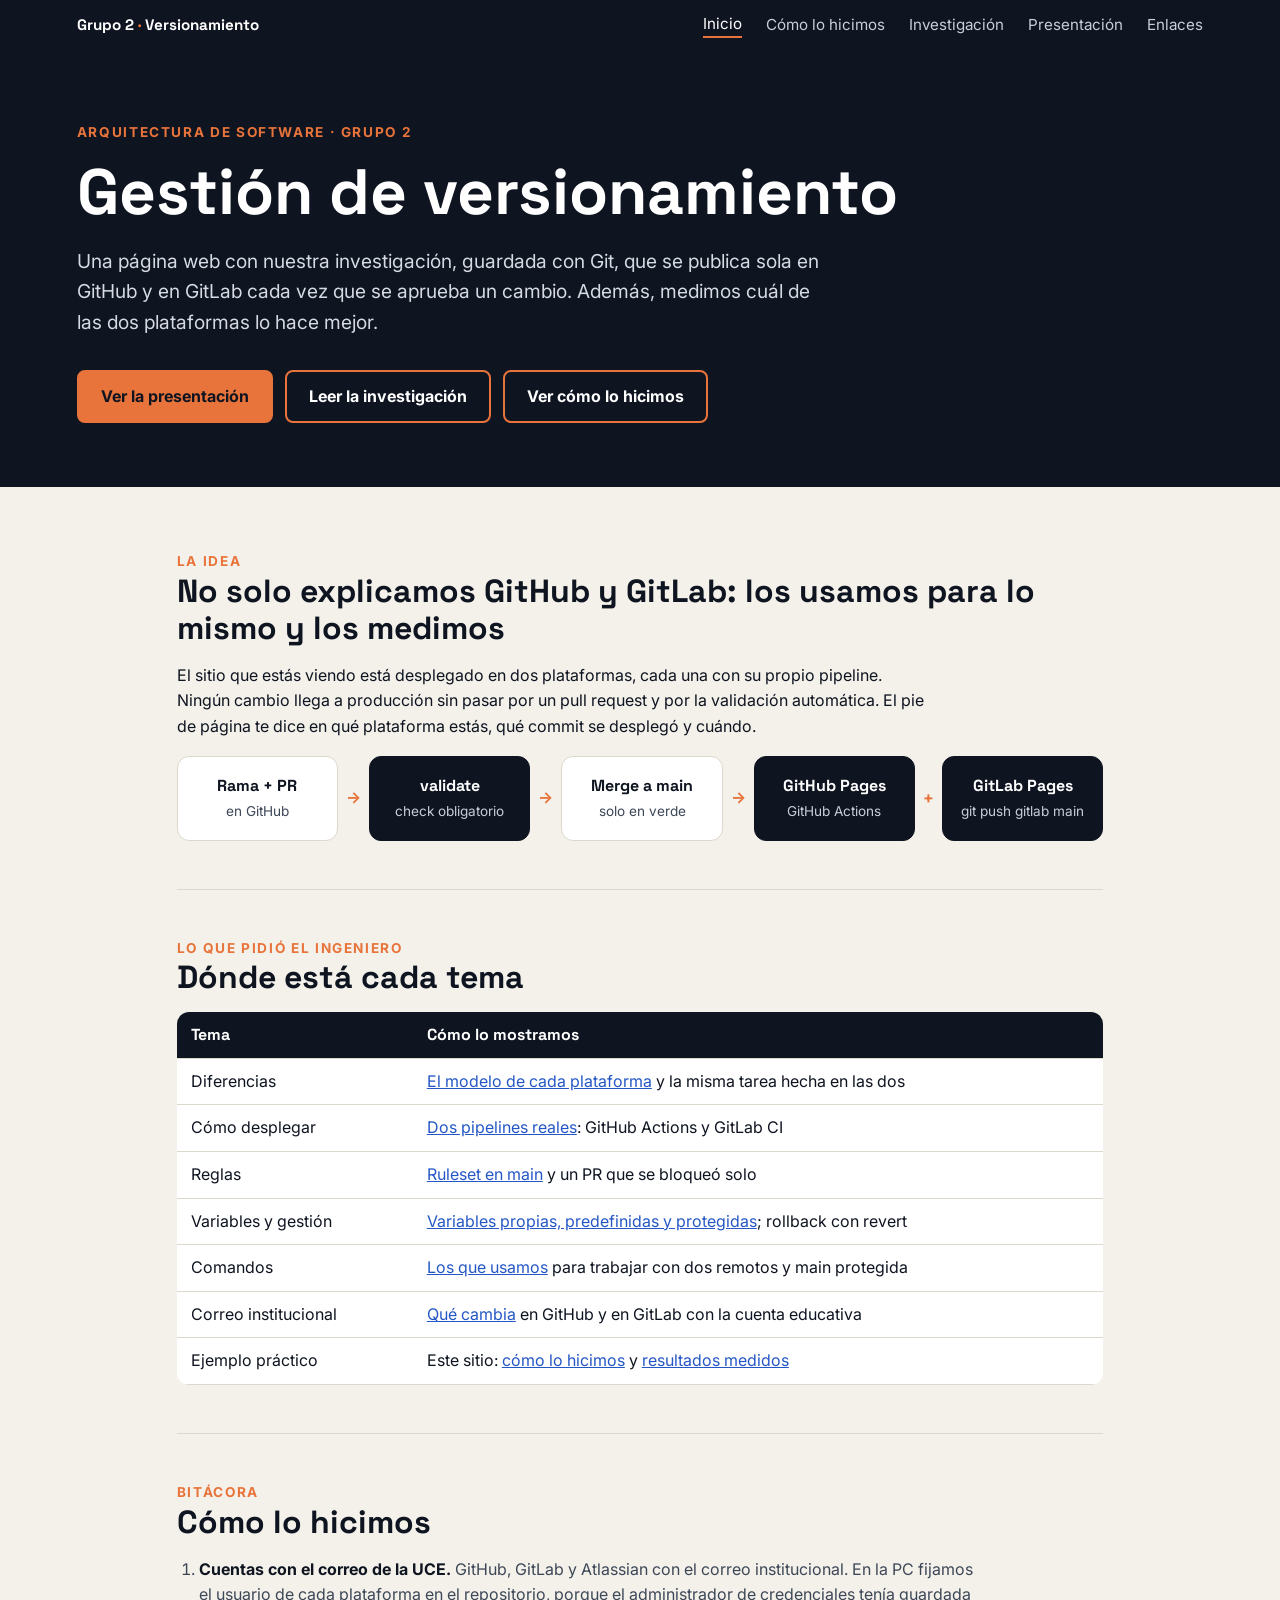
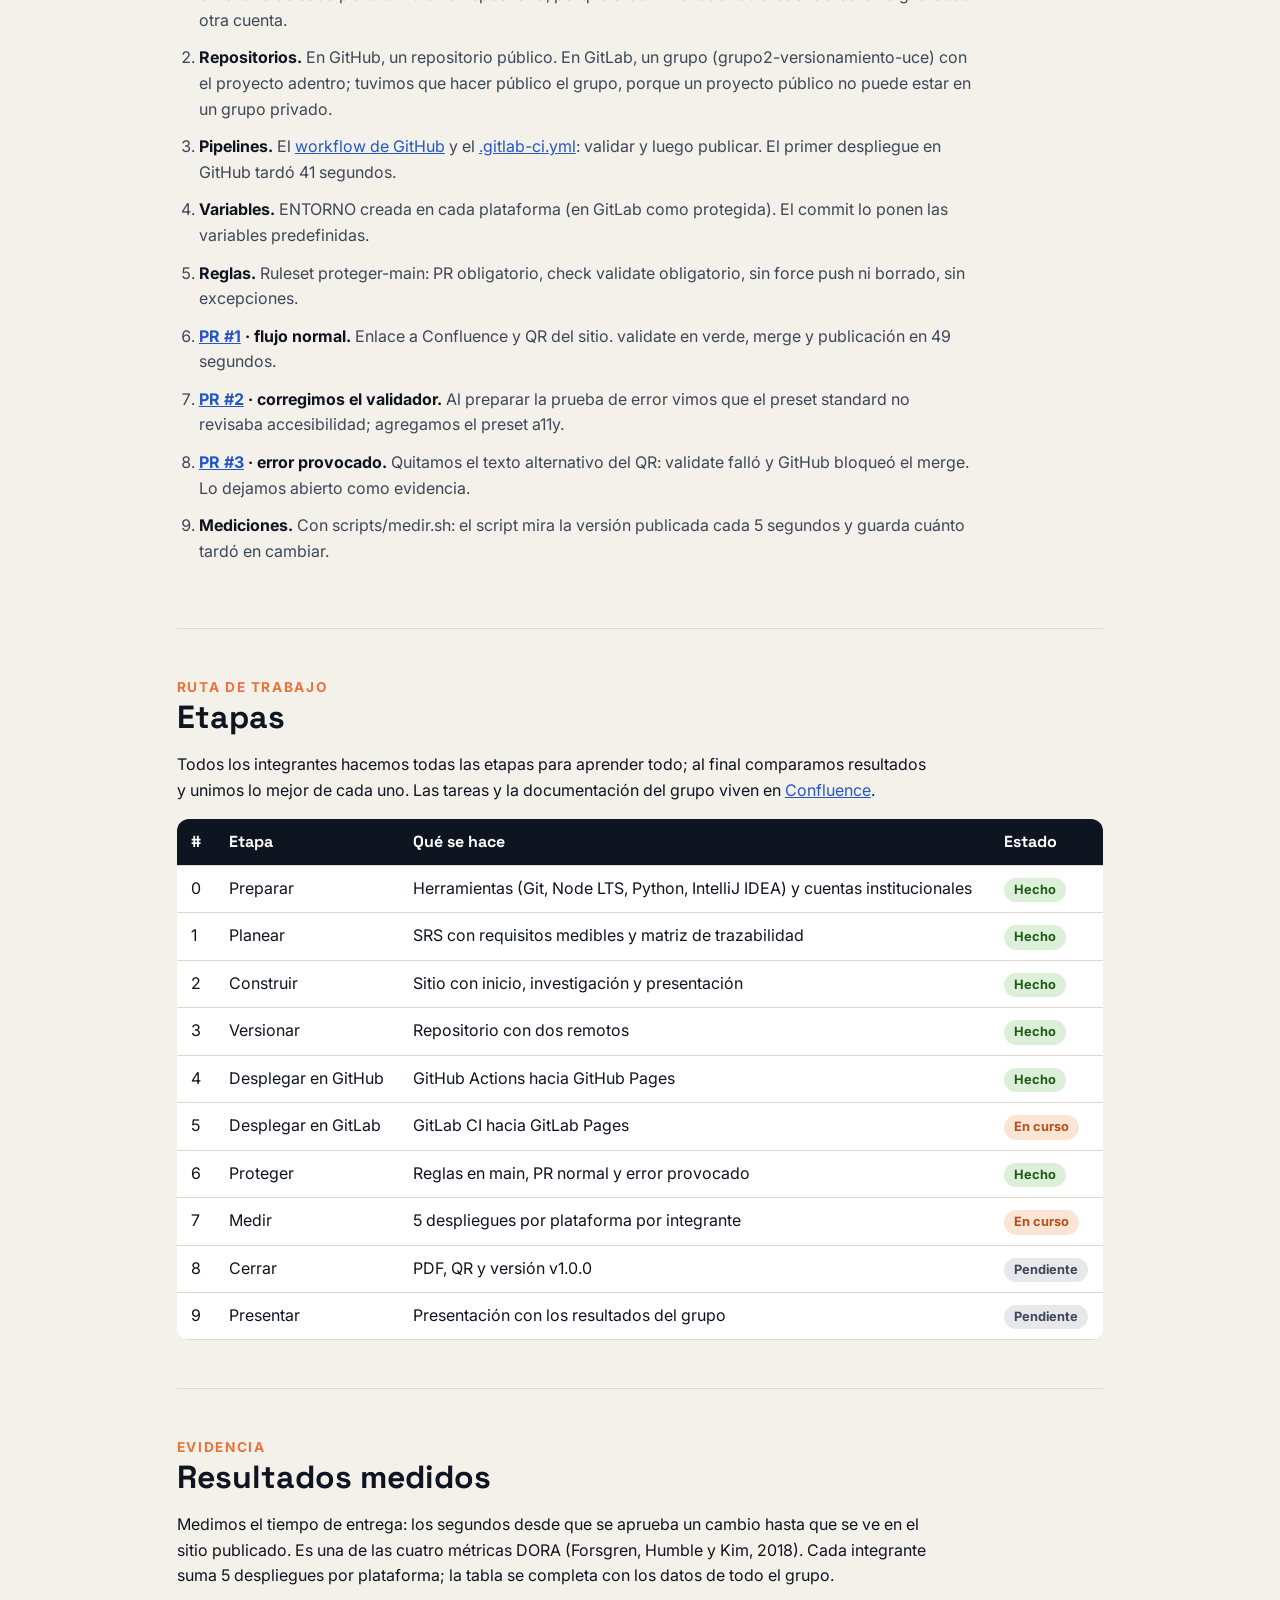
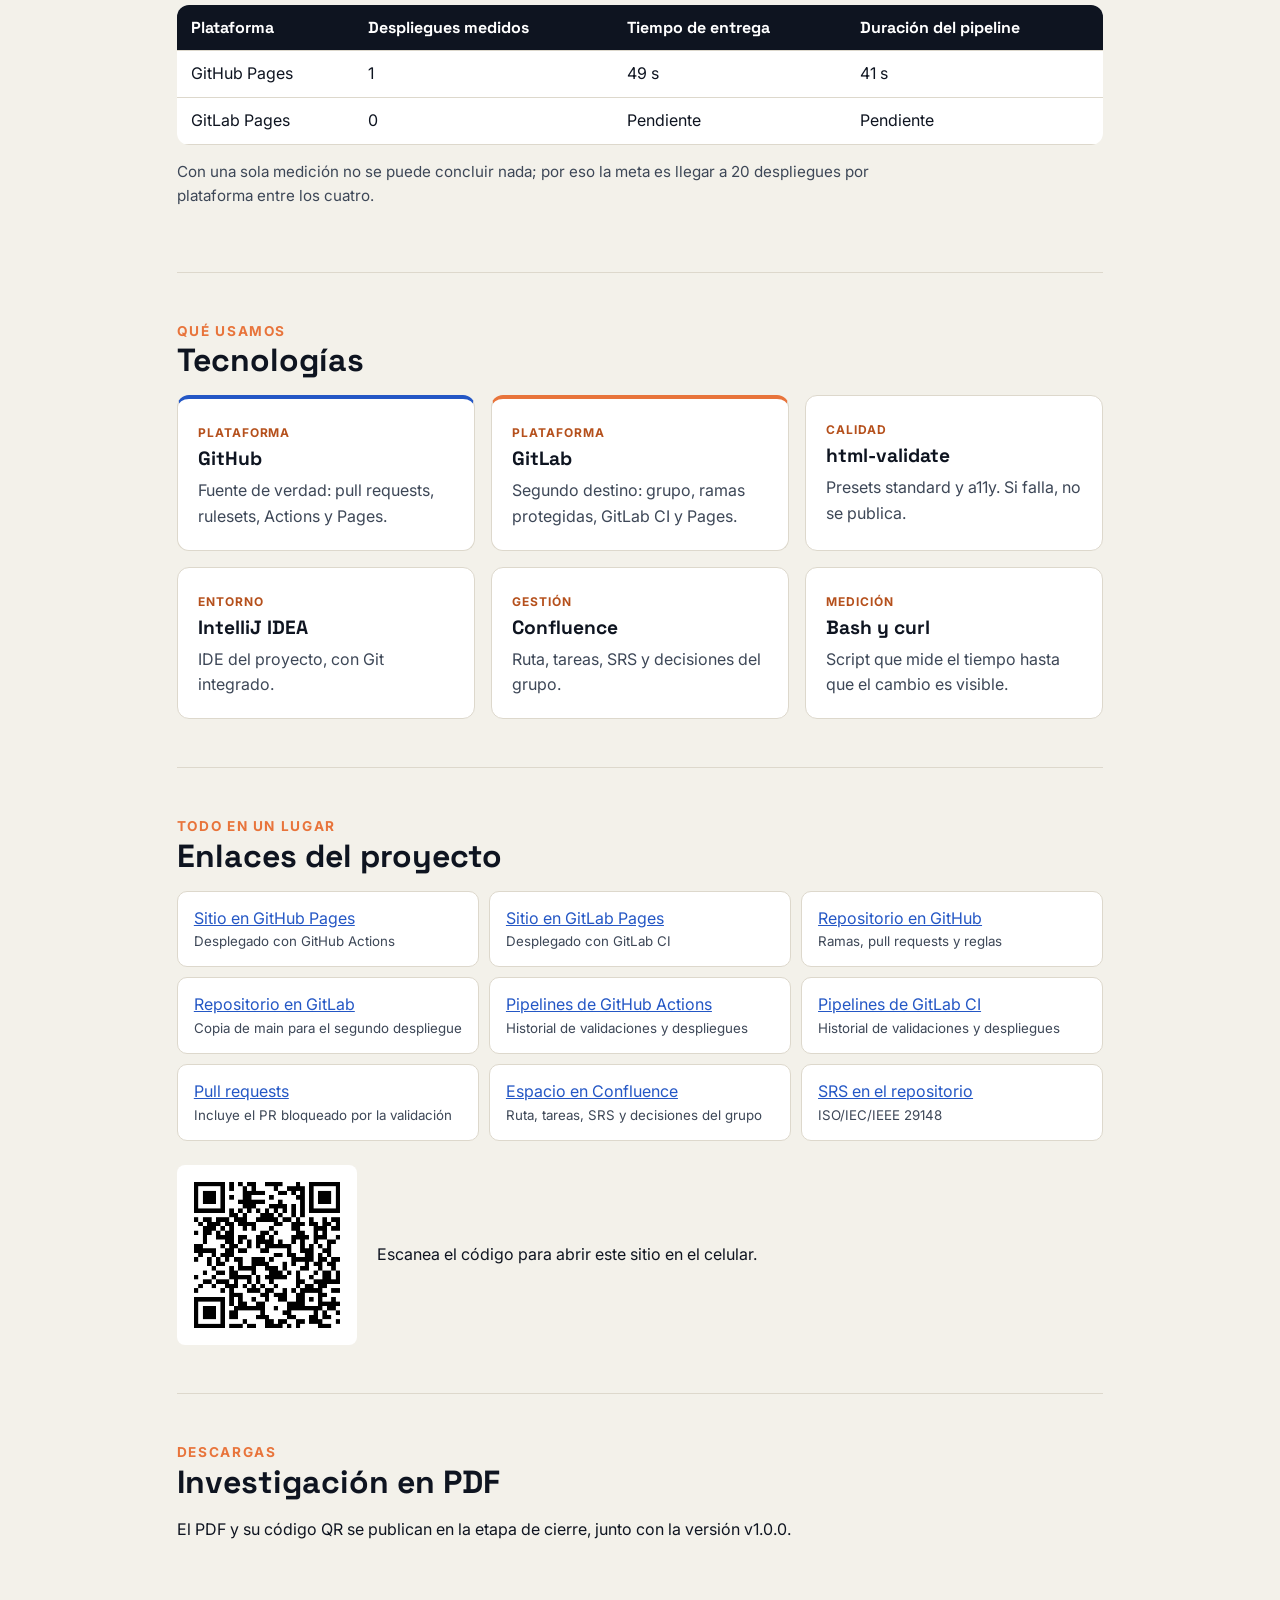
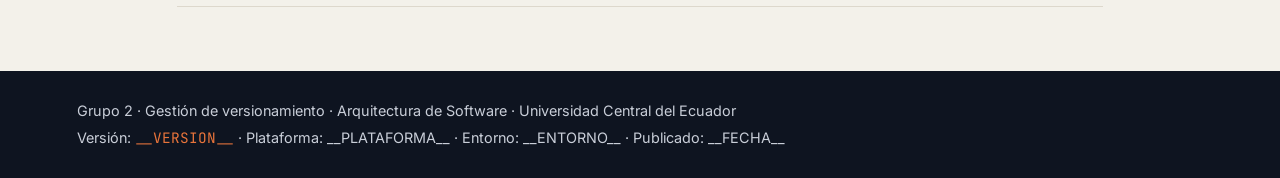
==== public/index.html @ 67936c71 "docs: enfoca la investigación y la presentación en GitHub frente a GitLab" ====
<!DOCTYPE html>
<html lang="es">
<head>
  <meta charset="utf-8">
  <meta name="viewport" content="width=device-width, initial-scale=1">
  <title>Gestión de versionamiento · Grupo 2</title>
  <meta name="description" content="Proyecto del Grupo 2: GitHub frente a GitLab con un sitio real desplegado, protegido y medido en ambas plataformas.">
  <link rel="preconnect" href="https://fonts.googleapis.com">
  <link rel="stylesheet" href="https://fonts.googleapis.com/css2?family=Inter:wght@400;600;700&amp;family=JetBrains+Mono:wght@400;600&amp;family=Space+Grotesk:wght@500;700&amp;display=swap">
  <link rel="stylesheet" href="styles.css">
</head>
<body>
  <nav class="barra" aria-label="Navegación principal">
    <a class="marca" href="index.html">Grupo 2 <span>·</span> Versionamiento</a>
    <a href="index.html" aria-current="page">Inicio</a>
    <a href="#como-lo-hicimos">Cómo lo hicimos</a>
    <a href="investigacion.html">Investigación</a>
    <a href="presentacion.html">Presentación</a>
    <a href="#enlaces">Enlaces</a>
  </nav>

  <header class="hero">
    <p class="eyebrow">Arquitectura de Software · Grupo 2</p>
    <h1>Gestión de versionamiento</h1>
    <p class="lead">Una página web con nuestra investigación, guardada con Git, que se publica sola en GitHub y en GitLab cada vez que se aprueba un cambio. Además, medimos cuál de las dos plataformas lo hace mejor.</p>
    <div class="acciones">
      <a class="boton principal" href="presentacion.html">Ver la presentación</a>
      <a class="boton" href="investigacion.html">Leer la investigación</a>
      <a class="boton" href="#como-lo-hicimos">Ver cómo lo hicimos</a>
    </div>
  </header>

  <main>
    <section class="bloque" id="idea">
      <p class="eyebrow">La idea</p>
      <h2>No solo explicamos GitHub y GitLab: los usamos para lo mismo y los medimos</h2>
      <p>El sitio que estás viendo está desplegado en dos plataformas, cada una con su propio pipeline. Ningún cambio llega a producción sin pasar por un pull request y por la validación automática. El pie de página te dice en qué plataforma estás, qué commit se desplegó y cuándo.</p>
      <div class="flujo">
        <div class="paso"><strong>Rama + PR</strong><span>en GitHub</span></div>
        <div class="flecha" aria-hidden="true">→</div>
        <div class="paso destacado"><strong>validate</strong><span>check obligatorio</span></div>
        <div class="flecha" aria-hidden="true">→</div>
        <div class="paso"><strong>Merge a main</strong><span>solo en verde</span></div>
        <div class="flecha" aria-hidden="true">→</div>
        <div class="paso destacado"><strong>GitHub Pages</strong><span>GitHub Actions</span></div>
        <div class="flecha" aria-hidden="true">+</div>
        <div class="paso destacado"><strong>GitLab Pages</strong><span>git push gitlab main</span></div>
      </div>
    </section>

    <section class="bloque" id="enfoque">
      <p class="eyebrow">Lo que pidió el ingeniero</p>
      <h2>Dónde está cada tema</h2>
      <div class="tabla">
        <table>
          <thead>
            <tr><th scope="col">Tema</th><th scope="col">Cómo lo mostramos</th></tr>
          </thead>
          <tbody>
            <tr><td>Diferencias</td><td><a href="investigacion.html#diferencias">El modelo de cada plataforma</a> y la misma tarea hecha en las dos</td></tr>
            <tr><td>Cómo desplegar</td><td><a href="investigacion.html#despliegue">Dos pipelines reales</a>: GitHub Actions y GitLab CI</td></tr>
            <tr><td>Reglas</td><td><a href="investigacion.html#reglas">Ruleset en main</a> y un PR que se bloqueó solo</td></tr>
            <tr><td>Variables y gestión</td><td><a href="investigacion.html#variables">Variables propias, predefinidas y protegidas</a>; rollback con revert</td></tr>
            <tr><td>Comandos</td><td><a href="investigacion.html#comandos">Los que usamos</a> para trabajar con dos remotos y main protegida</td></tr>
            <tr><td>Correo institucional</td><td><a href="investigacion.html#educacion">Qué cambia</a> en GitHub y en GitLab con la cuenta educativa</td></tr>
            <tr><td>Ejemplo práctico</td><td>Este sitio: <a href="#como-lo-hicimos">cómo lo hicimos</a> y <a href="#resultados">resultados medidos</a></td></tr>
          </tbody>
        </table>
      </div>
    </section>

    <section class="bloque" id="como-lo-hicimos">
      <p class="eyebrow">Bitácora</p>
      <h2>Cómo lo hicimos</h2>
      <ol class="pasos">
        <li><strong>Cuentas con el correo de la UCE.</strong> GitHub, GitLab y Atlassian con el correo institucional. En la PC fijamos el usuario de cada plataforma en el repositorio, porque el administrador de credenciales tenía guardada otra cuenta.</li>
        <li><strong>Repositorios.</strong> En GitHub, un repositorio público. En GitLab, un grupo (grupo2-versionamiento-uce) con el proyecto adentro; tuvimos que hacer público el grupo, porque un proyecto público no puede estar en un grupo privado.</li>
        <li><strong>Pipelines.</strong> El <a href="https://github.com/jhon-avila135/investigacion-versionamiento/blob/main/.github/workflows/deploy.yml">workflow de GitHub</a> y el <a href="https://gitlab.com/grupo2-versionamiento-uce/investigacion-versionamiento/-/blob/main/.gitlab-ci.yml">.gitlab-ci.yml</a>: validar y luego publicar. El primer despliegue en GitHub tardó 41 segundos.</li>
        <li><strong>Variables.</strong> ENTORNO creada en cada plataforma (en GitLab como protegida). El commit lo ponen las variables predefinidas.</li>
        <li><strong>Reglas.</strong> Ruleset proteger-main: PR obligatorio, check validate obligatorio, sin force push ni borrado, sin excepciones.</li>
        <li><strong><a href="https://github.com/jhon-avila135/investigacion-versionamiento/pull/1">PR #1</a> · flujo normal.</strong> Enlace a Confluence y QR del sitio. validate en verde, merge y publicación en 49 segundos.</li>
        <li><strong><a href="https://github.com/jhon-avila135/investigacion-versionamiento/pull/2">PR #2</a> · corregimos el validador.</strong> Al preparar la prueba de error vimos que el preset standard no revisaba accesibilidad; agregamos el preset a11y.</li>
        <li><strong><a href="https://github.com/jhon-avila135/investigacion-versionamiento/pull/3">PR #3</a> · error provocado.</strong> Quitamos el texto alternativo del QR: validate falló y GitHub bloqueó el merge. Lo dejamos abierto como evidencia.</li>
        <li><strong>Mediciones.</strong> Con scripts/medir.sh: el script mira la versión publicada cada 5 segundos y guarda cuánto tardó en cambiar.</li>
      </ol>
    </section>

    <section class="bloque" id="ruta">
      <p class="eyebrow">Ruta de trabajo</p>
      <h2>Etapas</h2>
      <p>Todos los integrantes hacemos todas las etapas para aprender todo; al final comparamos resultados y unimos lo mejor de cada uno. Las tareas y la documentación del grupo viven en <a href="https://jhonavilat105.atlassian.net/wiki/spaces/G2V">Confluence</a>.</p>
      <div class="tabla">
        <table>
          <thead>
            <tr><th scope="col">#</th><th scope="col">Etapa</th><th scope="col">Qué se hace</th><th scope="col">Estado</th></tr>
          </thead>
          <tbody>
            <tr><td>0</td><td>Preparar</td><td>Herramientas (Git, Node LTS, Python, IntelliJ IDEA) y cuentas institucionales</td><td><span class="estado hecho">Hecho</span></td></tr>
            <tr><td>1</td><td>Planear</td><td>SRS con requisitos medibles y matriz de trazabilidad</td><td><span class="estado hecho">Hecho</span></td></tr>
            <tr><td>2</td><td>Construir</td><td>Sitio con inicio, investigación y presentación</td><td><span class="estado hecho">Hecho</span></td></tr>
            <tr><td>3</td><td>Versionar</td><td>Repositorio con dos remotos</td><td><span class="estado hecho">Hecho</span></td></tr>
            <tr><td>4</td><td>Desplegar en GitHub</td><td>GitHub Actions hacia GitHub Pages</td><td><span class="estado hecho">Hecho</span></td></tr>
            <tr><td>5</td><td>Desplegar en GitLab</td><td>GitLab CI hacia GitLab Pages</td><td><span class="estado curso">En curso</span></td></tr>
            <tr><td>6</td><td>Proteger</td><td>Reglas en main, PR normal y error provocado</td><td><span class="estado hecho">Hecho</span></td></tr>
            <tr><td>7</td><td>Medir</td><td>5 despliegues por plataforma por integrante</td><td><span class="estado curso">En curso</span></td></tr>
            <tr><td>8</td><td>Cerrar</td><td>PDF, QR y versión v1.0.0</td><td><span class="estado pendiente">Pendiente</span></td></tr>
            <tr><td>9</td><td>Presentar</td><td>Presentación con los resultados del grupo</td><td><span class="estado pendiente">Pendiente</span></td></tr>
          </tbody>
        </table>
      </div>
    </section>

    <section class="bloque" id="resultados">
      <p class="eyebrow">Evidencia</p>
      <h2>Resultados medidos</h2>
      <p>Medimos el tiempo de entrega: los segundos desde que se aprueba un cambio hasta que se ve en el sitio publicado. Es una de las cuatro métricas DORA (Forsgren, Humble y Kim, 2018). Cada integrante suma 5 despliegues por plataforma; la tabla se completa con los datos de todo el grupo.</p>
      <div class="tabla">
        <table>
          <thead>
            <tr><th scope="col">Plataforma</th><th scope="col">Despliegues medidos</th><th scope="col">Tiempo de entrega</th><th scope="col">Duración del pipeline</th></tr>
          </thead>
          <tbody>
            <tr><td>GitHub Pages</td><td>1</td><td>49 s</td><td>41 s</td></tr>
            <tr><td>GitLab Pages</td><td>0</td><td>Pendiente</td><td>Pendiente</td></tr>
          </tbody>
        </table>
      </div>
      <p class="nota">Con una sola medición no se puede concluir nada; por eso la meta es llegar a 20 despliegues por plataforma entre los cuatro.</p>
    </section>

    <section class="bloque" id="tecnologias">
      <p class="eyebrow">Qué usamos</p>
      <h2>Tecnologías</h2>
      <div class="grid">
        <article class="tarjeta github"><span class="etiqueta">Plataforma</span><h3>GitHub</h3><p>Fuente de verdad: pull requests, rulesets, Actions y Pages.</p></article>
        <article class="tarjeta gitlab"><span class="etiqueta">Plataforma</span><h3>GitLab</h3><p>Segundo destino: grupo, ramas protegidas, GitLab CI y Pages.</p></article>
        <article class="tarjeta"><span class="etiqueta">Calidad</span><h3>html-validate</h3><p>Presets standard y a11y. Si falla, no se publica.</p></article>
        <article class="tarjeta"><span class="etiqueta">Entorno</span><h3>IntelliJ IDEA</h3><p>IDE del proyecto, con Git integrado.</p></article>
        <article class="tarjeta"><span class="etiqueta">Gestión</span><h3>Confluence</h3><p>Ruta, tareas, SRS y decisiones del grupo.</p></article>
        <article class="tarjeta"><span class="etiqueta">Medición</span><h3>Bash y curl</h3><p>Script que mide el tiempo hasta que el cambio es visible.</p></article>
      </div>
    </section>

    <section class="bloque" id="enlaces">
      <p class="eyebrow">Todo en un lugar</p>
      <h2>Enlaces del proyecto</h2>
      <ul class="lista-enlaces">
        <li><a href="https://jhon-avila135.github.io/investigacion-versionamiento/">Sitio en GitHub Pages</a><small>Desplegado con GitHub Actions</small></li>
        <li><a href="https://grupo2-versionamiento-uce.gitlab.io/investigacion-versionamiento/">Sitio en GitLab Pages</a><small>Desplegado con GitLab CI</small></li>
        <li><a href="https://github.com/jhon-avila135/investigacion-versionamiento">Repositorio en GitHub</a><small>Ramas, pull requests y reglas</small></li>
        <li><a href="https://gitlab.com/grupo2-versionamiento-uce/investigacion-versionamiento">Repositorio en GitLab</a><small>Copia de main para el segundo despliegue</small></li>
        <li><a href="https://github.com/jhon-avila135/investigacion-versionamiento/actions">Pipelines de GitHub Actions</a><small>Historial de validaciones y despliegues</small></li>
        <li><a href="https://gitlab.com/grupo2-versionamiento-uce/investigacion-versionamiento/-/pipelines">Pipelines de GitLab CI</a><small>Historial de validaciones y despliegues</small></li>
        <li><a href="https://github.com/jhon-avila135/investigacion-versionamiento/pulls?q=is%3Apr">Pull requests</a><small>Incluye el PR bloqueado por la validación</small></li>
        <li><a href="https://jhonavilat105.atlassian.net/wiki/spaces/G2V">Espacio en Confluence</a><small>Ruta, tareas, SRS y decisiones del grupo</small></li>
        <li><a href="https://github.com/jhon-avila135/investigacion-versionamiento/blob/main/docs/SRS.md">SRS en el repositorio</a><small>ISO/IEC/IEEE 29148</small></li>
      </ul>
      <div class="qr">
        <img src="qr-sitio.png" alt="Código QR que abre este sitio en GitHub Pages" width="180" height="180">
        <p>Escanea el código para abrir este sitio en el celular.</p>
      </div>
    </section>

    <section class="bloque" id="descargas">
      <p class="eyebrow">Descargas</p>
      <h2>Investigación en PDF</h2>
      <p>El PDF y su código QR se publican en la etapa de cierre, junto con la versión v1.0.0.</p>
    </section>
  </main>

  <footer>
    <p>Grupo 2 · Gestión de versionamiento · Arquitectura de Software · Universidad Central del Ecuador</p>
    <p>Versión: <code id="version" data-version="__VERSION__">__VERSION__</code> · Plataforma: __PLATAFORMA__ · Entorno: __ENTORNO__ · Publicado: __FECHA__</p>
  </footer>
</body>
</html>
---- public/styles.css ----
/* Paleta compartida con la presentación */
:root {
  --fondo: #F3F1EA;
  --tinta: #0E1420;
  --gris: #3D4757;
  --linea: #DDD8CC;
  --naranja: #E8743B;
  --naranja-osc: #B5501C;
  --azul: #2457C5;
  --blanco: #FFFFFF;
  --titulos: "Space Grotesk", system-ui, sans-serif;
  --texto: "Inter", system-ui, "Segoe UI", sans-serif;
  --mono: "JetBrains Mono", Consolas, monospace;
}

* { box-sizing: border-box; }

body {
  margin: 0;
  font-family: var(--texto);
  background: var(--fondo);
  color: var(--tinta);
  line-height: 1.6;
}

h1, h2, h3 { font-family: var(--titulos); line-height: 1.15; }
h2 { font-size: 2rem; margin: 0 0 16px; }
h3 { font-size: 1.2rem; margin: 0 0 8px; }
a { color: var(--azul); }
code, pre { font-family: var(--mono); }

/* Barra superior */
.barra {
  position: sticky; top: 0; z-index: 10;
  display: flex; flex-wrap: wrap; align-items: center; gap: 8px 24px;
  padding: 12px 6vw;
  background: var(--tinta);
}
.barra .marca { color: var(--blanco); font-family: var(--titulos); font-weight: 700; text-decoration: none; margin-right: auto; }
.barra .marca span { color: var(--naranja); }
.barra a { color: #C9CED8; text-decoration: none; font-size: .95rem; }
.barra a:hover, .barra a[aria-current="page"] { color: var(--blanco); border-bottom: 2px solid var(--naranja); }

/* Portada */
.hero { background: var(--tinta); color: var(--blanco); padding: 72px 6vw 64px; }
.eyebrow { color: var(--naranja); text-transform: uppercase; letter-spacing: .12em; font-weight: 700; font-size: .85rem; margin: 0; }
.hero h1 { font-size: clamp(2.2rem, 6vw, 4rem); margin: 12px 0 16px; }
.lead { font-size: 1.2rem; max-width: 62ch; color: #D6DAE2; margin: 0; }
.acciones { display: flex; flex-wrap: wrap; gap: 12px; margin-top: 32px; }
.boton { display: inline-block; padding: 12px 22px; border-radius: 8px; font-weight: 700; text-decoration: none; border: 2px solid var(--naranja); color: var(--blanco); }
.boton.principal { background: var(--naranja); color: var(--tinta); }

/* Contenido */
main { max-width: 1080px; margin: 0 auto; padding: 16px 6vw 64px; }
.bloque { padding: 48px 0; border-bottom: 1px solid var(--linea); }
.bloque > p { max-width: 75ch; }
.nota { color: var(--gris); font-size: .95rem; }

.grid { display: grid; gap: 16px; grid-template-columns: repeat(auto-fit, minmax(220px, 1fr)); }
.tarjeta { background: var(--blanco); border: 1px solid var(--linea); border-radius: 12px; padding: 20px; }
.tarjeta p { margin: 0; color: var(--gris); }
.tarjeta .etiqueta { display: inline-block; font-size: .75rem; font-weight: 700; text-transform: uppercase; letter-spacing: .08em; color: var(--naranja-osc); margin-bottom: 6px; }
.tarjeta.github { border-top: 4px solid var(--azul); }
.tarjeta.gitlab { border-top: 4px solid var(--naranja); }

/* Flujo */
.flujo { display: flex; flex-wrap: wrap; align-items: stretch; gap: 8px; }
.paso { flex: 1 1 150px; background: var(--blanco); border: 1px solid var(--linea); border-radius: 12px; padding: 16px; text-align: center; }
.paso strong { display: block; font-family: var(--titulos); }
.paso span { font-size: .85rem; color: var(--gris); }
.paso.destacado { background: var(--tinta); color: var(--blanco); border-color: var(--tinta); }
.paso.destacado span { color: #C9CED8; }
.flecha { align-self: center; color: var(--naranja); font-weight: 700; }

/* Tablas */
.tabla { overflow-x: auto; }
table { width: 100%; border-collapse: collapse; background: var(--blanco); border-radius: 12px; overflow: hidden; }
th, td { text-align: left; padding: 10px 14px; border-bottom: 1px solid var(--linea); vertical-align: top; }
thead th { background: var(--tinta); color: var(--blanco); font-family: var(--titulos); }

.estado { display: inline-block; padding: 2px 10px; border-radius: 999px; font-size: .8rem; font-weight: 700; }
.estado.hecho { background: #DCEFD9; color: #1E5B16; }
.estado.curso { background: #FDE5D6; color: var(--naranja-osc); }
.estado.pendiente { background: #E6E8EC; color: var(--gris); }

pre { background: var(--tinta); color: #E6E6E6; padding: 18px; border-radius: 10px; overflow-x: auto; font-size: .9rem; line-height: 1.5; }
.lista-enlaces { list-style: none; padding: 0; margin: 0; display: grid; gap: 10px; grid-template-columns: repeat(auto-fit, minmax(280px, 1fr)); }
.lista-enlaces li { background: var(--blanco); border: 1px solid var(--linea); border-radius: 10px; padding: 14px 16px; }
.lista-enlaces small { display: block; color: var(--gris); }

dl dt { font-weight: 700; margin-top: 14px; font-family: var(--titulos); }
dl dd { margin: 0; color: var(--gris); max-width: 75ch; }

.indice { columns: 2; padding-left: 20px; }

footer { background: var(--tinta); color: #C9CED8; padding: 24px 6vw; font-size: .9rem; }
footer code { color: var(--naranja); }
footer p { margin: 4px 0; }

@media (max-width: 640px) {
  .indice { columns: 1; }
  .flecha { display: none; }
}
.qr { display: flex; align-items: center; gap: 20px; margin-top: 24px; }
.qr img { background: var(--blanco); padding: 8px; border-radius: 8px; }
.pasos { padding-left: 22px; max-width: 80ch; }
.pasos li { margin-bottom: 12px; color: var(--gris); }
.pasos li strong { color: var(--tinta); }
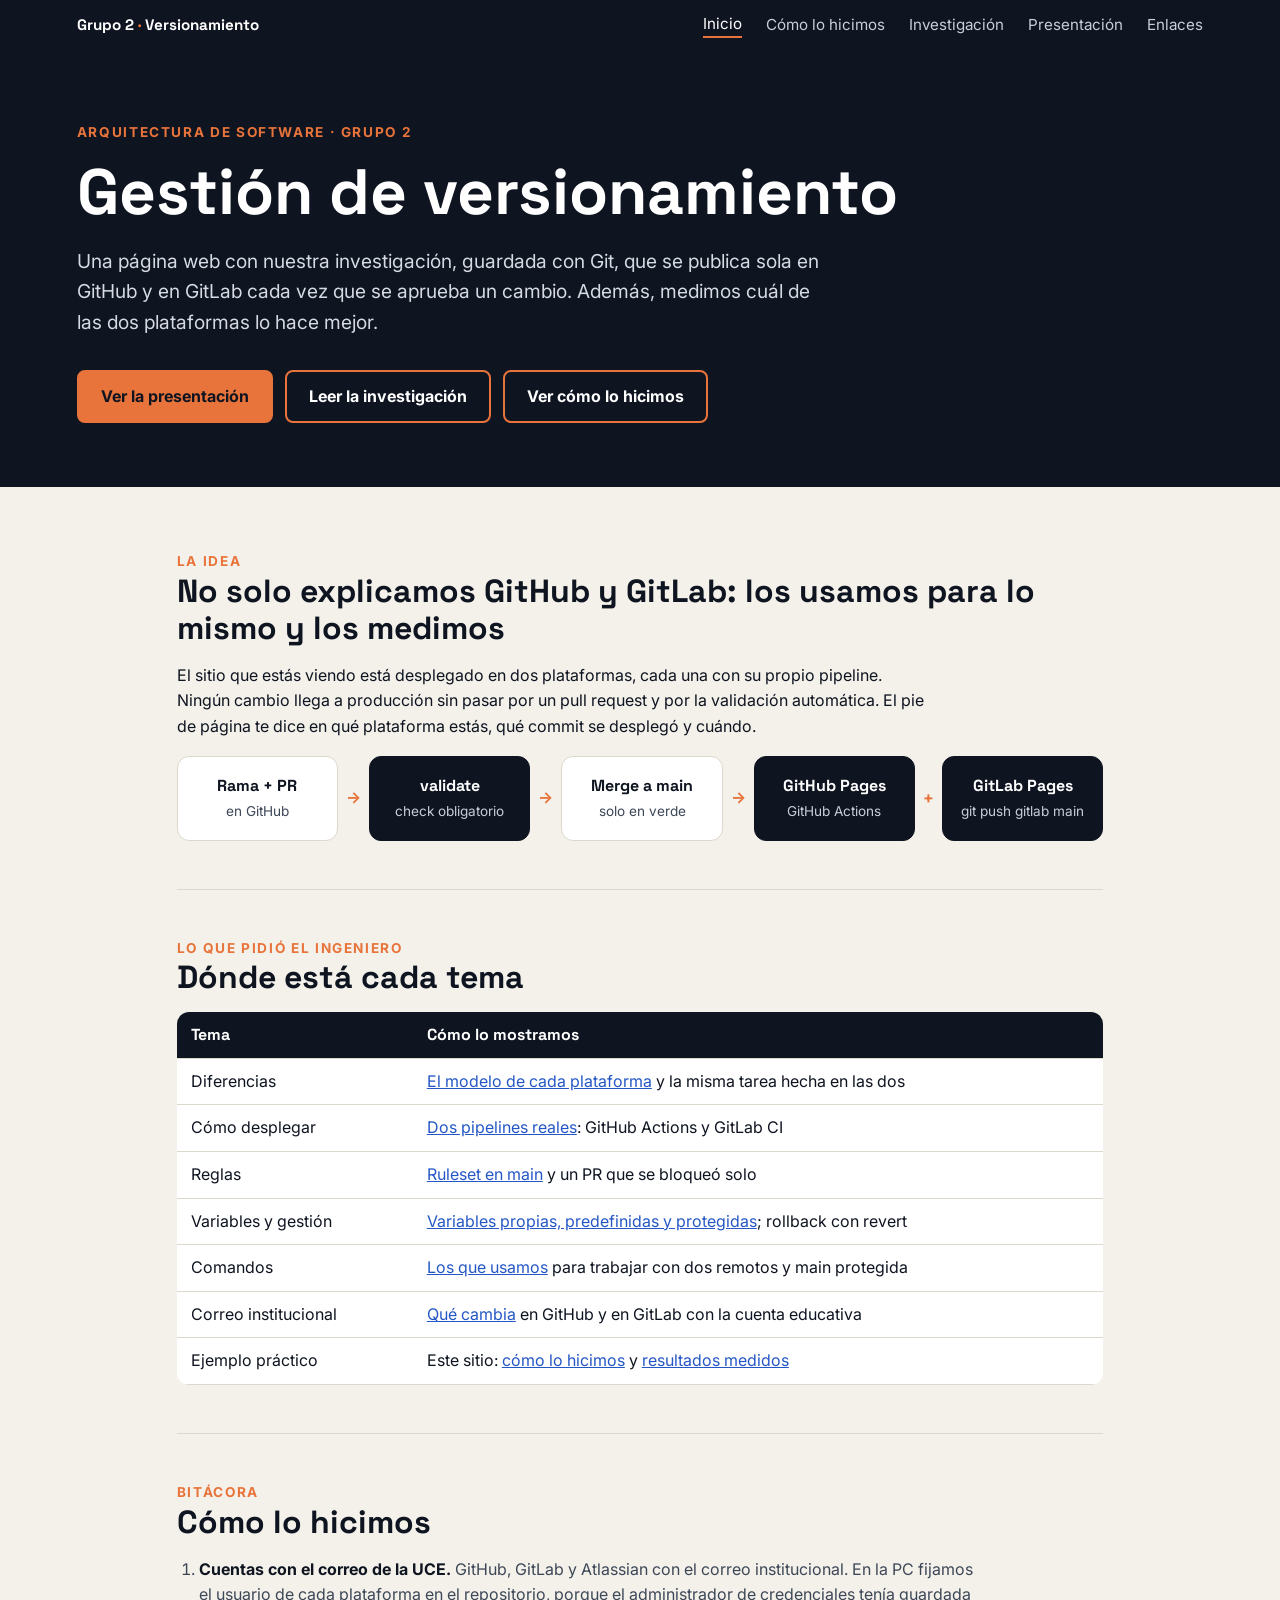
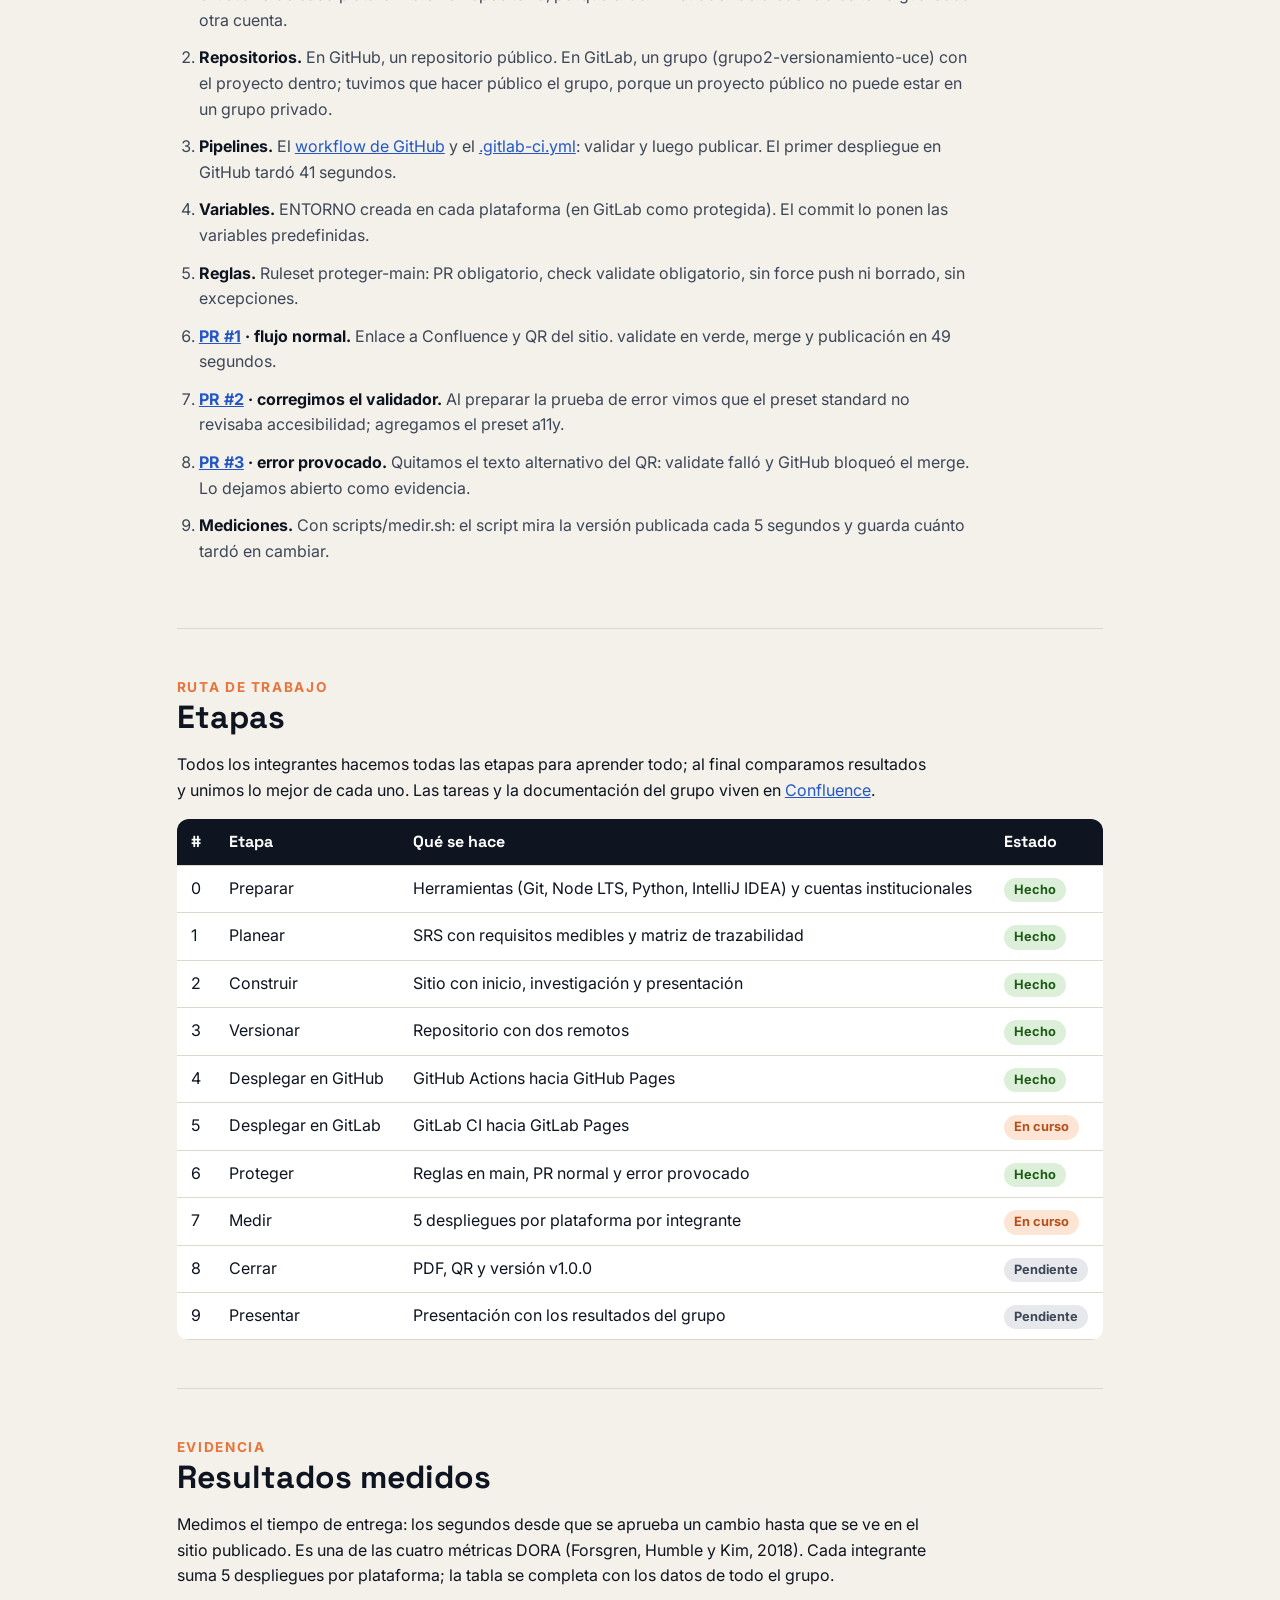
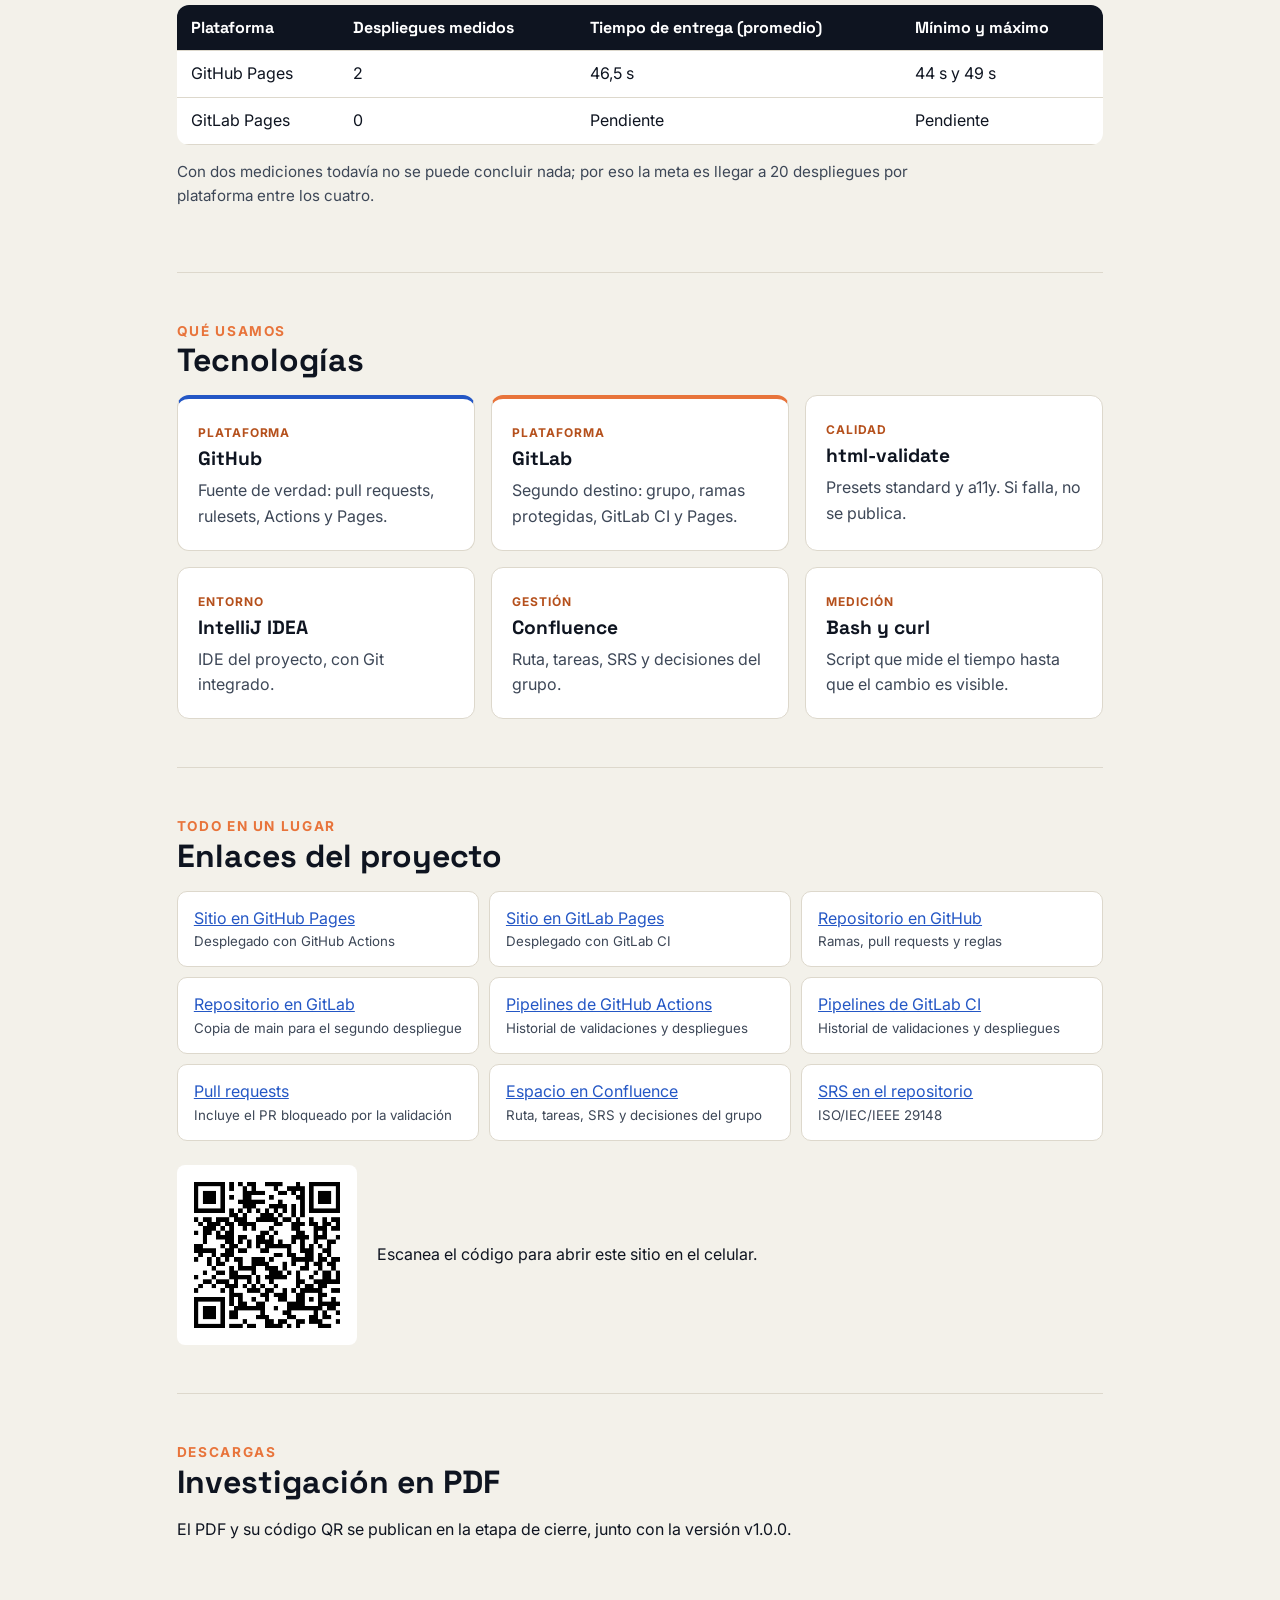
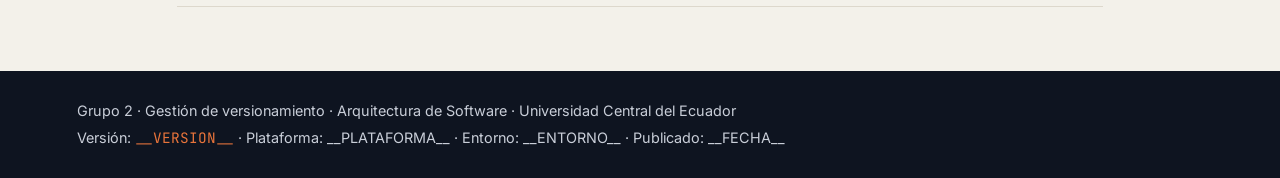
==== commit d31f8a46: "docs: corrige redacción, actualiza el SRS y agrega la segunda medición" ====
--- a/public/index.html
+++ b/public/index.html
@@ -74,7 +74,7 @@
       <h2>Cómo lo hicimos</h2>
       <ol class="pasos">
         <li><strong>Cuentas con el correo de la UCE.</strong> GitHub, GitLab y Atlassian con el correo institucional. En la PC fijamos el usuario de cada plataforma en el repositorio, porque el administrador de credenciales tenía guardada otra cuenta.</li>
-        <li><strong>Repositorios.</strong> En GitHub, un repositorio público. En GitLab, un grupo (grupo2-versionamiento-uce) con el proyecto adentro; tuvimos que hacer público el grupo, porque un proyecto público no puede estar en un grupo privado.</li>
+        <li><strong>Repositorios.</strong> En GitHub, un repositorio público. En GitLab, un grupo (grupo2-versionamiento-uce) con el proyecto dentro; tuvimos que hacer público el grupo, porque un proyecto público no puede estar en un grupo privado.</li>
         <li><strong>Pipelines.</strong> El <a href="https://github.com/jhon-avila135/investigacion-versionamiento/blob/main/.github/workflows/deploy.yml">workflow de GitHub</a> y el <a href="https://gitlab.com/grupo2-versionamiento-uce/investigacion-versionamiento/-/blob/main/.gitlab-ci.yml">.gitlab-ci.yml</a>: validar y luego publicar. El primer despliegue en GitHub tardó 41 segundos.</li>
         <li><strong>Variables.</strong> ENTORNO creada en cada plataforma (en GitLab como protegida). El commit lo ponen las variables predefinidas.</li>
         <li><strong>Reglas.</strong> Ruleset proteger-main: PR obligatorio, check validate obligatorio, sin force push ni borrado, sin excepciones.</li>
@@ -117,15 +117,15 @@
       <div class="tabla">
         <table>
           <thead>
-            <tr><th scope="col">Plataforma</th><th scope="col">Despliegues medidos</th><th scope="col">Tiempo de entrega</th><th scope="col">Duración del pipeline</th></tr>
+            <tr><th scope="col">Plataforma</th><th scope="col">Despliegues medidos</th><th scope="col">Tiempo de entrega (promedio)</th><th scope="col">Mínimo y máximo</th></tr>
           </thead>
           <tbody>
-            <tr><td>GitHub Pages</td><td>1</td><td>49 s</td><td>41 s</td></tr>
+            <tr><td>GitHub Pages</td><td>2</td><td>46,5 s</td><td>44 s y 49 s</td></tr>
             <tr><td>GitLab Pages</td><td>0</td><td>Pendiente</td><td>Pendiente</td></tr>
           </tbody>
         </table>
       </div>
-      <p class="nota">Con una sola medición no se puede concluir nada; por eso la meta es llegar a 20 despliegues por plataforma entre los cuatro.</p>
+      <p class="nota">Con dos mediciones todavía no se puede concluir nada; por eso la meta es llegar a 20 despliegues por plataforma entre los cuatro.</p>
     </section>
 
     <section class="bloque" id="tecnologias">
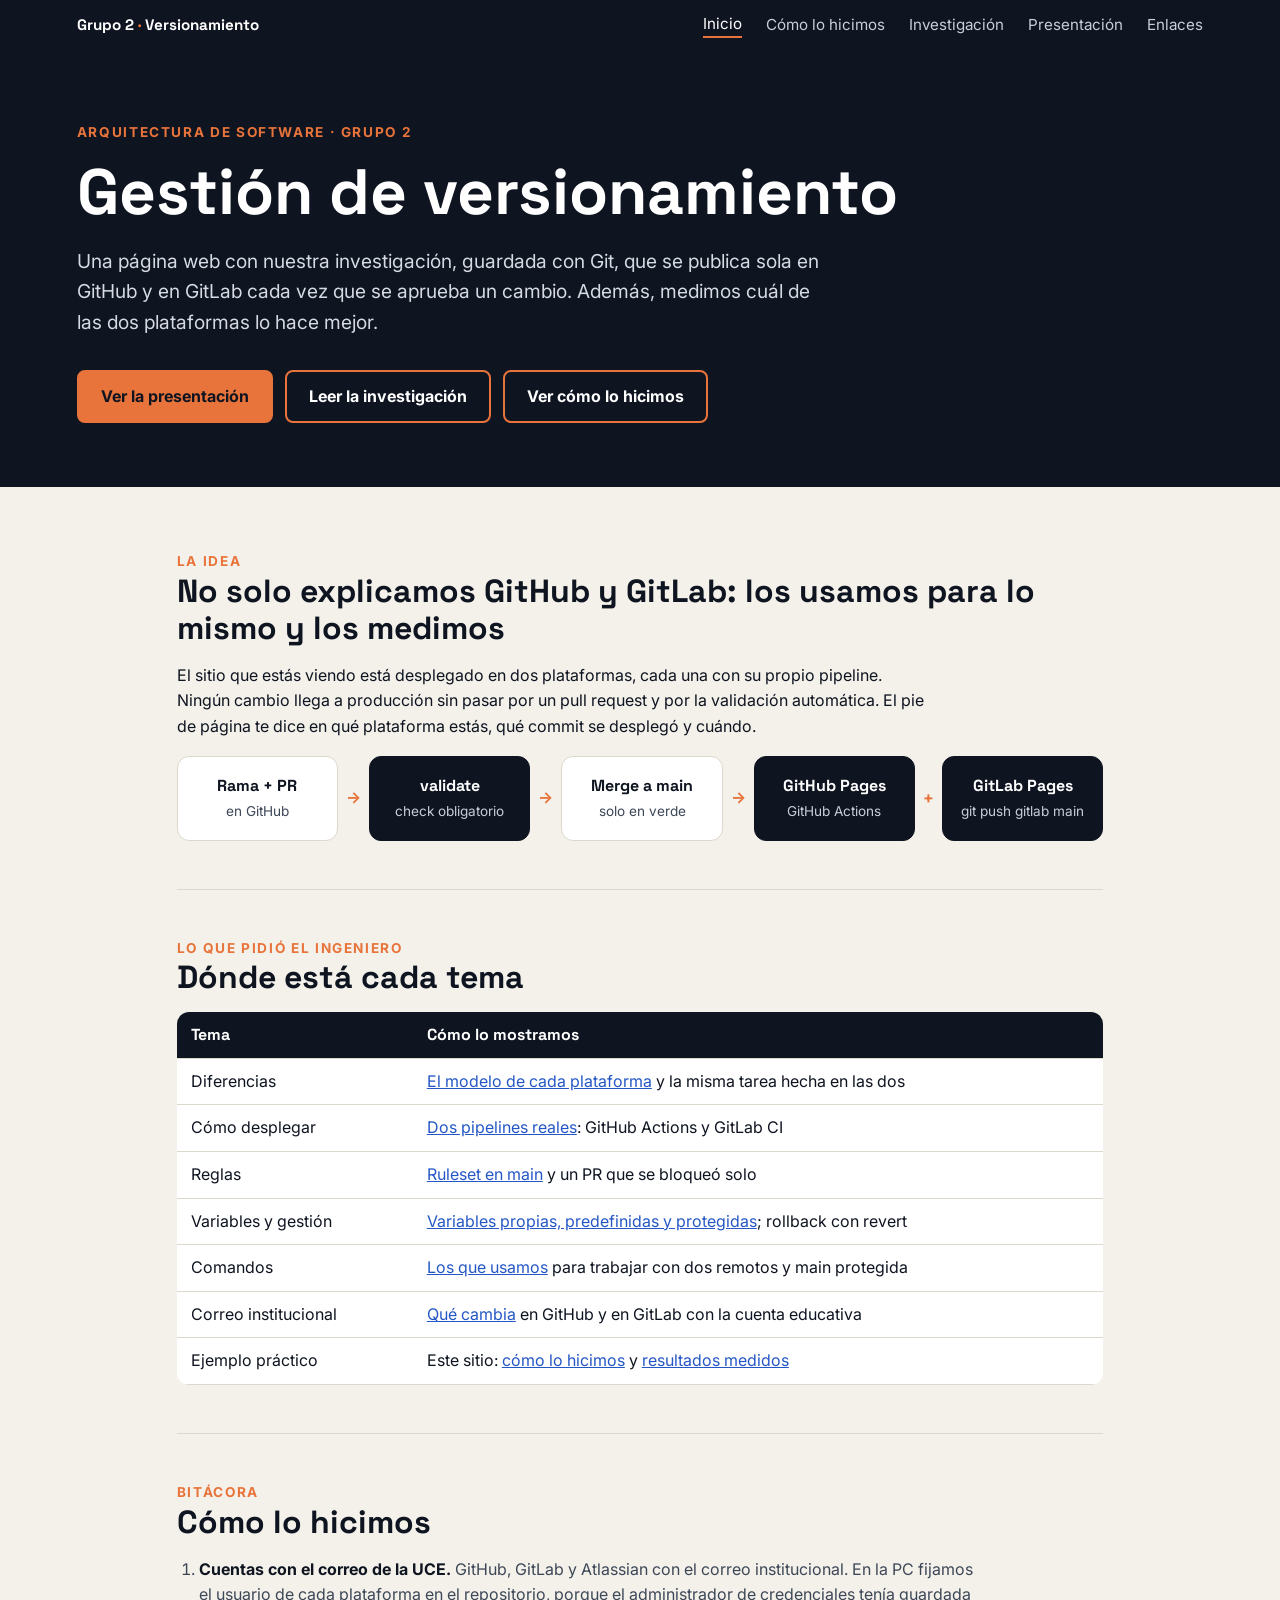
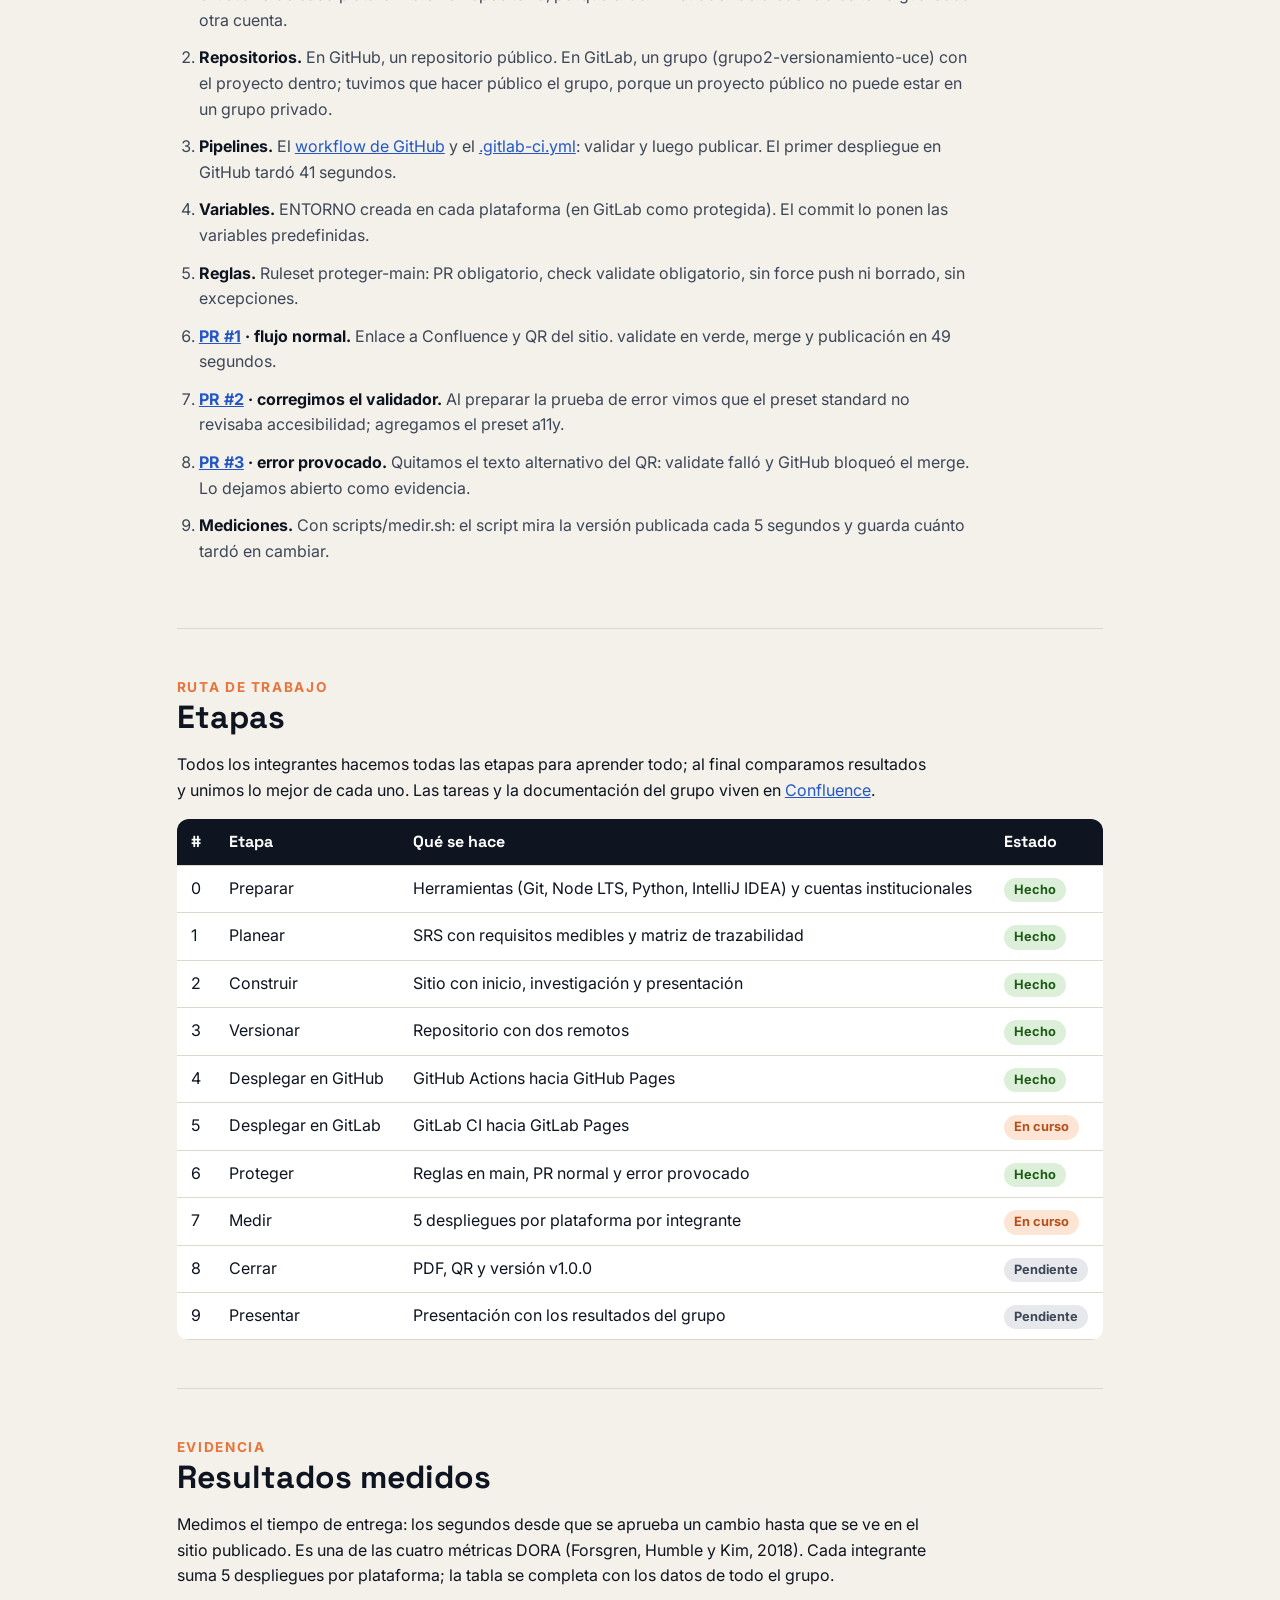
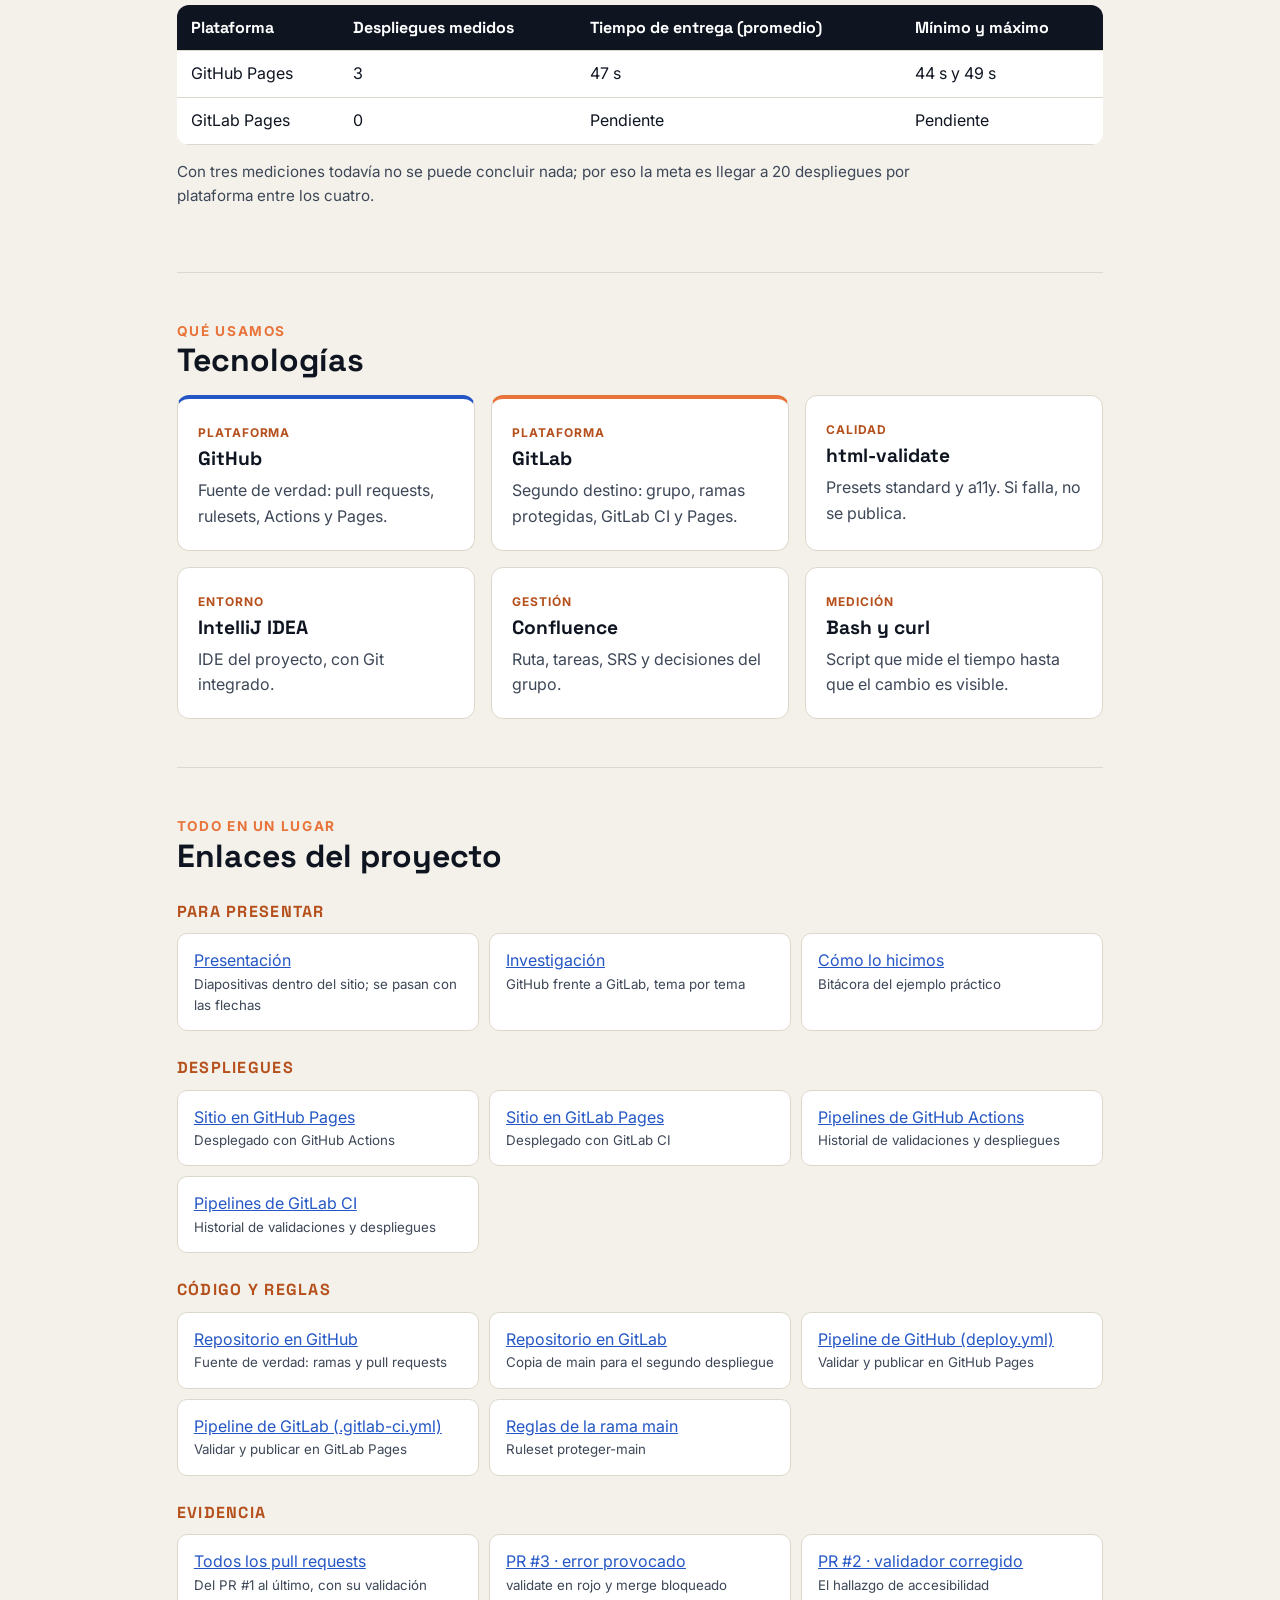
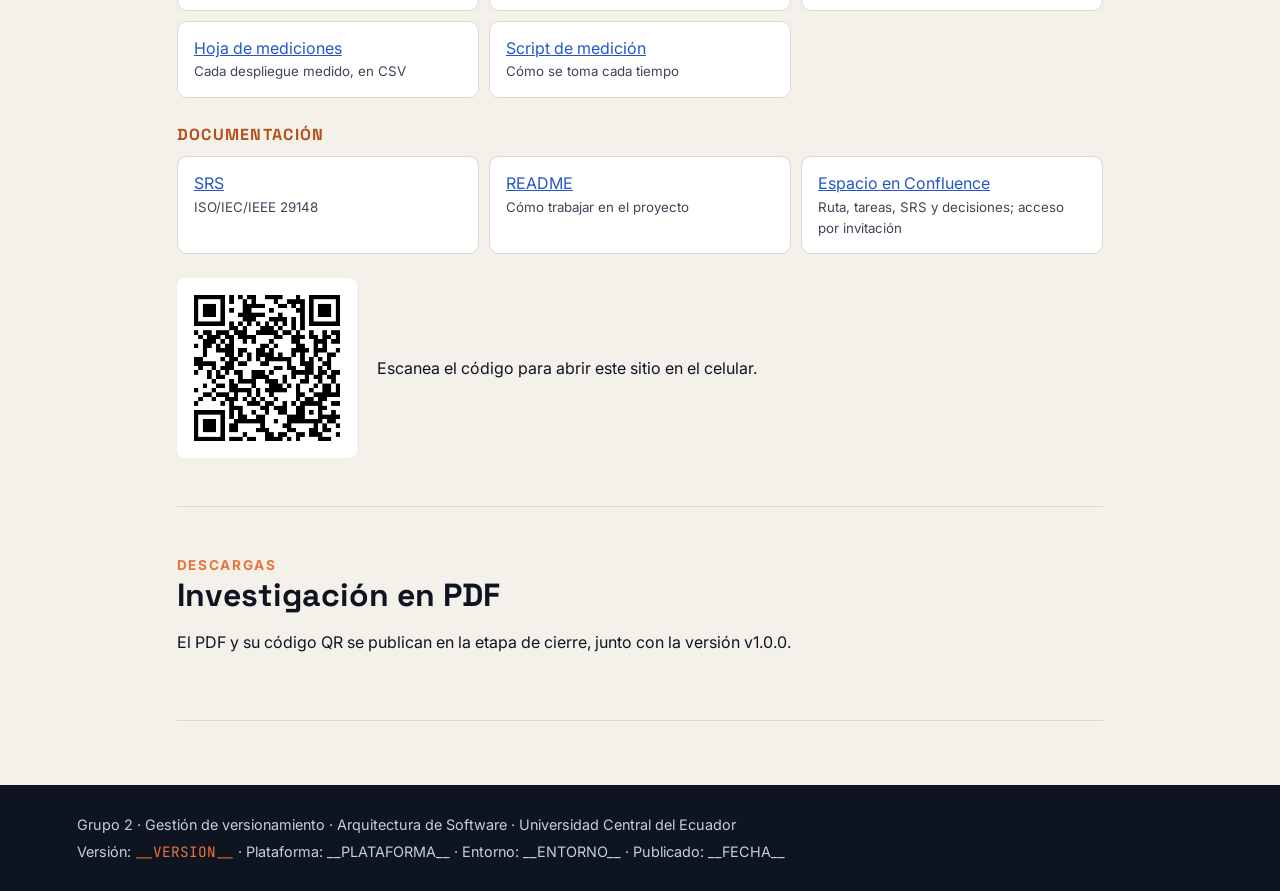
==== commit 5ea4f800: "docs: agrupa los enlaces del proyecto y agrega la evidencia" ====
--- a/public/index.html
+++ b/public/index.html
@@ -120,12 +120,12 @@
             <tr><th scope="col">Plataforma</th><th scope="col">Despliegues medidos</th><th scope="col">Tiempo de entrega (promedio)</th><th scope="col">Mínimo y máximo</th></tr>
           </thead>
           <tbody>
-            <tr><td>GitHub Pages</td><td>2</td><td>46,5 s</td><td>44 s y 49 s</td></tr>
+            <tr><td>GitHub Pages</td><td>3</td><td>47 s</td><td>44 s y 49 s</td></tr>
             <tr><td>GitLab Pages</td><td>0</td><td>Pendiente</td><td>Pendiente</td></tr>
           </tbody>
         </table>
       </div>
-      <p class="nota">Con dos mediciones todavía no se puede concluir nada; por eso la meta es llegar a 20 despliegues por plataforma entre los cuatro.</p>
+      <p class="nota">Con tres mediciones todavía no se puede concluir nada; por eso la meta es llegar a 20 despliegues por plataforma entre los cuatro.</p>
     </section>
 
     <section class="bloque" id="tecnologias">
@@ -144,16 +144,45 @@
     <section class="bloque" id="enlaces">
       <p class="eyebrow">Todo en un lugar</p>
       <h2>Enlaces del proyecto</h2>
+
+      <h3 class="grupo-enlaces">Para presentar</h3>
+      <ul class="lista-enlaces">
+        <li><a href="presentacion.html">Presentación</a><small>Diapositivas dentro del sitio; se pasan con las flechas</small></li>
+        <li><a href="investigacion.html">Investigación</a><small>GitHub frente a GitLab, tema por tema</small></li>
+        <li><a href="#como-lo-hicimos">Cómo lo hicimos</a><small>Bitácora del ejemplo práctico</small></li>
+      </ul>
+
+      <h3 class="grupo-enlaces">Despliegues</h3>
       <ul class="lista-enlaces">
         <li><a href="https://jhon-avila135.github.io/investigacion-versionamiento/">Sitio en GitHub Pages</a><small>Desplegado con GitHub Actions</small></li>
         <li><a href="https://grupo2-versionamiento-uce.gitlab.io/investigacion-versionamiento/">Sitio en GitLab Pages</a><small>Desplegado con GitLab CI</small></li>
-        <li><a href="https://github.com/jhon-avila135/investigacion-versionamiento">Repositorio en GitHub</a><small>Ramas, pull requests y reglas</small></li>
-        <li><a href="https://gitlab.com/grupo2-versionamiento-uce/investigacion-versionamiento">Repositorio en GitLab</a><small>Copia de main para el segundo despliegue</small></li>
         <li><a href="https://github.com/jhon-avila135/investigacion-versionamiento/actions">Pipelines de GitHub Actions</a><small>Historial de validaciones y despliegues</small></li>
         <li><a href="https://gitlab.com/grupo2-versionamiento-uce/investigacion-versionamiento/-/pipelines">Pipelines de GitLab CI</a><small>Historial de validaciones y despliegues</small></li>
-        <li><a href="https://github.com/jhon-avila135/investigacion-versionamiento/pulls?q=is%3Apr">Pull requests</a><small>Incluye el PR bloqueado por la validación</small></li>
-        <li><a href="https://jhonavilat105.atlassian.net/wiki/spaces/G2V">Espacio en Confluence</a><small>Ruta, tareas, SRS y decisiones del grupo</small></li>
-        <li><a href="https://github.com/jhon-avila135/investigacion-versionamiento/blob/main/docs/SRS.md">SRS en el repositorio</a><small>ISO/IEC/IEEE 29148</small></li>
+      </ul>
+
+      <h3 class="grupo-enlaces">Código y reglas</h3>
+      <ul class="lista-enlaces">
+        <li><a href="https://github.com/jhon-avila135/investigacion-versionamiento">Repositorio en GitHub</a><small>Fuente de verdad: ramas y pull requests</small></li>
+        <li><a href="https://gitlab.com/grupo2-versionamiento-uce/investigacion-versionamiento">Repositorio en GitLab</a><small>Copia de main para el segundo despliegue</small></li>
+        <li><a href="https://github.com/jhon-avila135/investigacion-versionamiento/blob/main/.github/workflows/deploy.yml">Pipeline de GitHub (deploy.yml)</a><small>Validar y publicar en GitHub Pages</small></li>
+        <li><a href="https://gitlab.com/grupo2-versionamiento-uce/investigacion-versionamiento/-/blob/main/.gitlab-ci.yml">Pipeline de GitLab (.gitlab-ci.yml)</a><small>Validar y publicar en GitLab Pages</small></li>
+        <li><a href="https://github.com/jhon-avila135/investigacion-versionamiento/rules">Reglas de la rama main</a><small>Ruleset proteger-main</small></li>
+      </ul>
+
+      <h3 class="grupo-enlaces">Evidencia</h3>
+      <ul class="lista-enlaces">
+        <li><a href="https://github.com/jhon-avila135/investigacion-versionamiento/pulls?q=is%3Apr">Todos los pull requests</a><small>Del PR #1 al último, con su validación</small></li>
+        <li><a href="https://github.com/jhon-avila135/investigacion-versionamiento/pull/3">PR #3 · error provocado</a><small>validate en rojo y merge bloqueado</small></li>
+        <li><a href="https://github.com/jhon-avila135/investigacion-versionamiento/pull/2">PR #2 · validador corregido</a><small>El hallazgo de accesibilidad</small></li>
+        <li><a href="https://github.com/jhon-avila135/investigacion-versionamiento/blob/main/mediciones.csv">Hoja de mediciones</a><small>Cada despliegue medido, en CSV</small></li>
+        <li><a href="https://github.com/jhon-avila135/investigacion-versionamiento/blob/main/scripts/medir.sh">Script de medición</a><small>Cómo se toma cada tiempo</small></li>
+      </ul>
+
+      <h3 class="grupo-enlaces">Documentación</h3>
+      <ul class="lista-enlaces">
+        <li><a href="https://github.com/jhon-avila135/investigacion-versionamiento/blob/main/docs/SRS.md">SRS</a><small>ISO/IEC/IEEE 29148</small></li>
+        <li><a href="https://github.com/jhon-avila135/investigacion-versionamiento#readme">README</a><small>Cómo trabajar en el proyecto</small></li>
+        <li><a href="https://jhonavilat105.atlassian.net/wiki/spaces/G2V">Espacio en Confluence</a><small>Ruta, tareas, SRS y decisiones; acceso por invitación</small></li>
       </ul>
       <div class="qr">
         <img src="qr-sitio.png" alt="Código QR que abre este sitio en GitHub Pages" width="180" height="180">
--- a/public/styles.css
+++ b/public/styles.css
@@ -106,3 +106,4 @@
 .pasos { padding-left: 22px; max-width: 80ch; }
 .pasos li { margin-bottom: 12px; color: var(--gris); }
 .pasos li strong { color: var(--tinta); }
+.grupo-enlaces { margin: 28px 0 12px; font-size: 1rem; text-transform: uppercase; letter-spacing: .08em; color: var(--naranja-osc); }
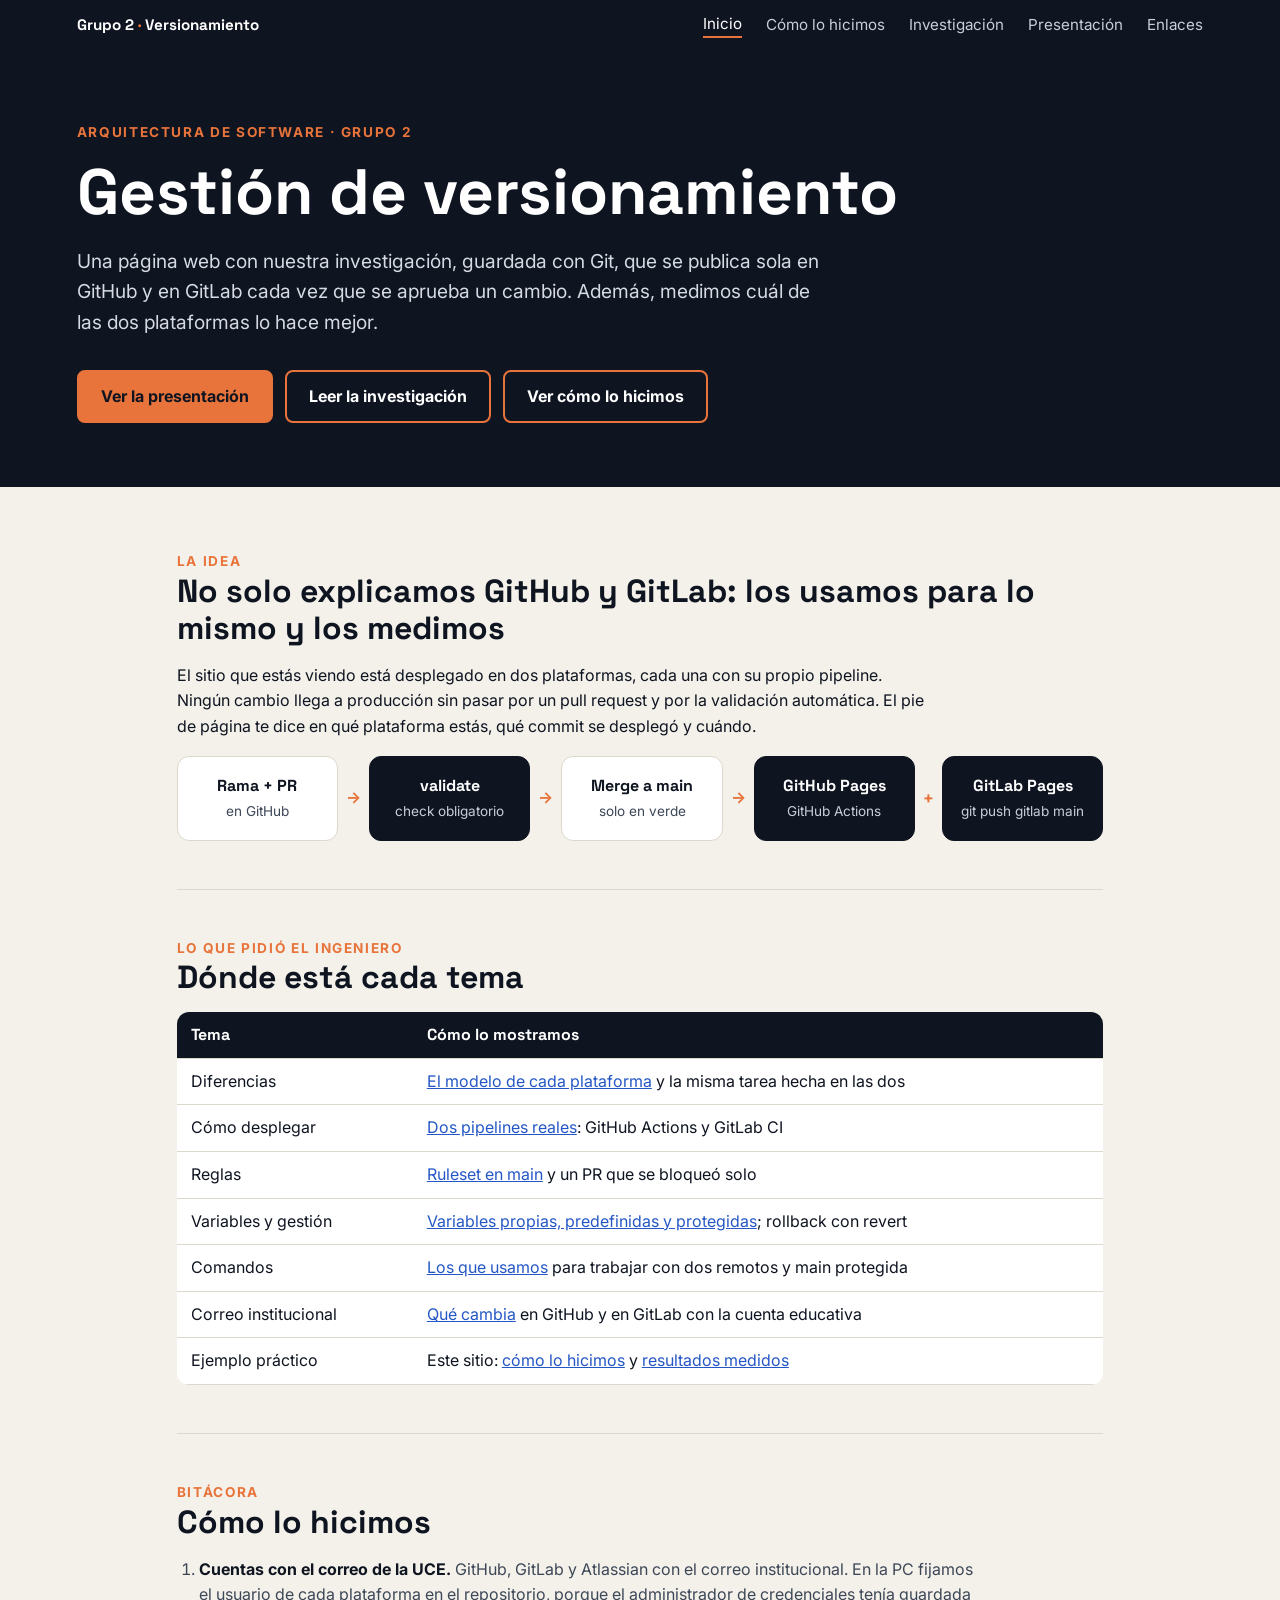
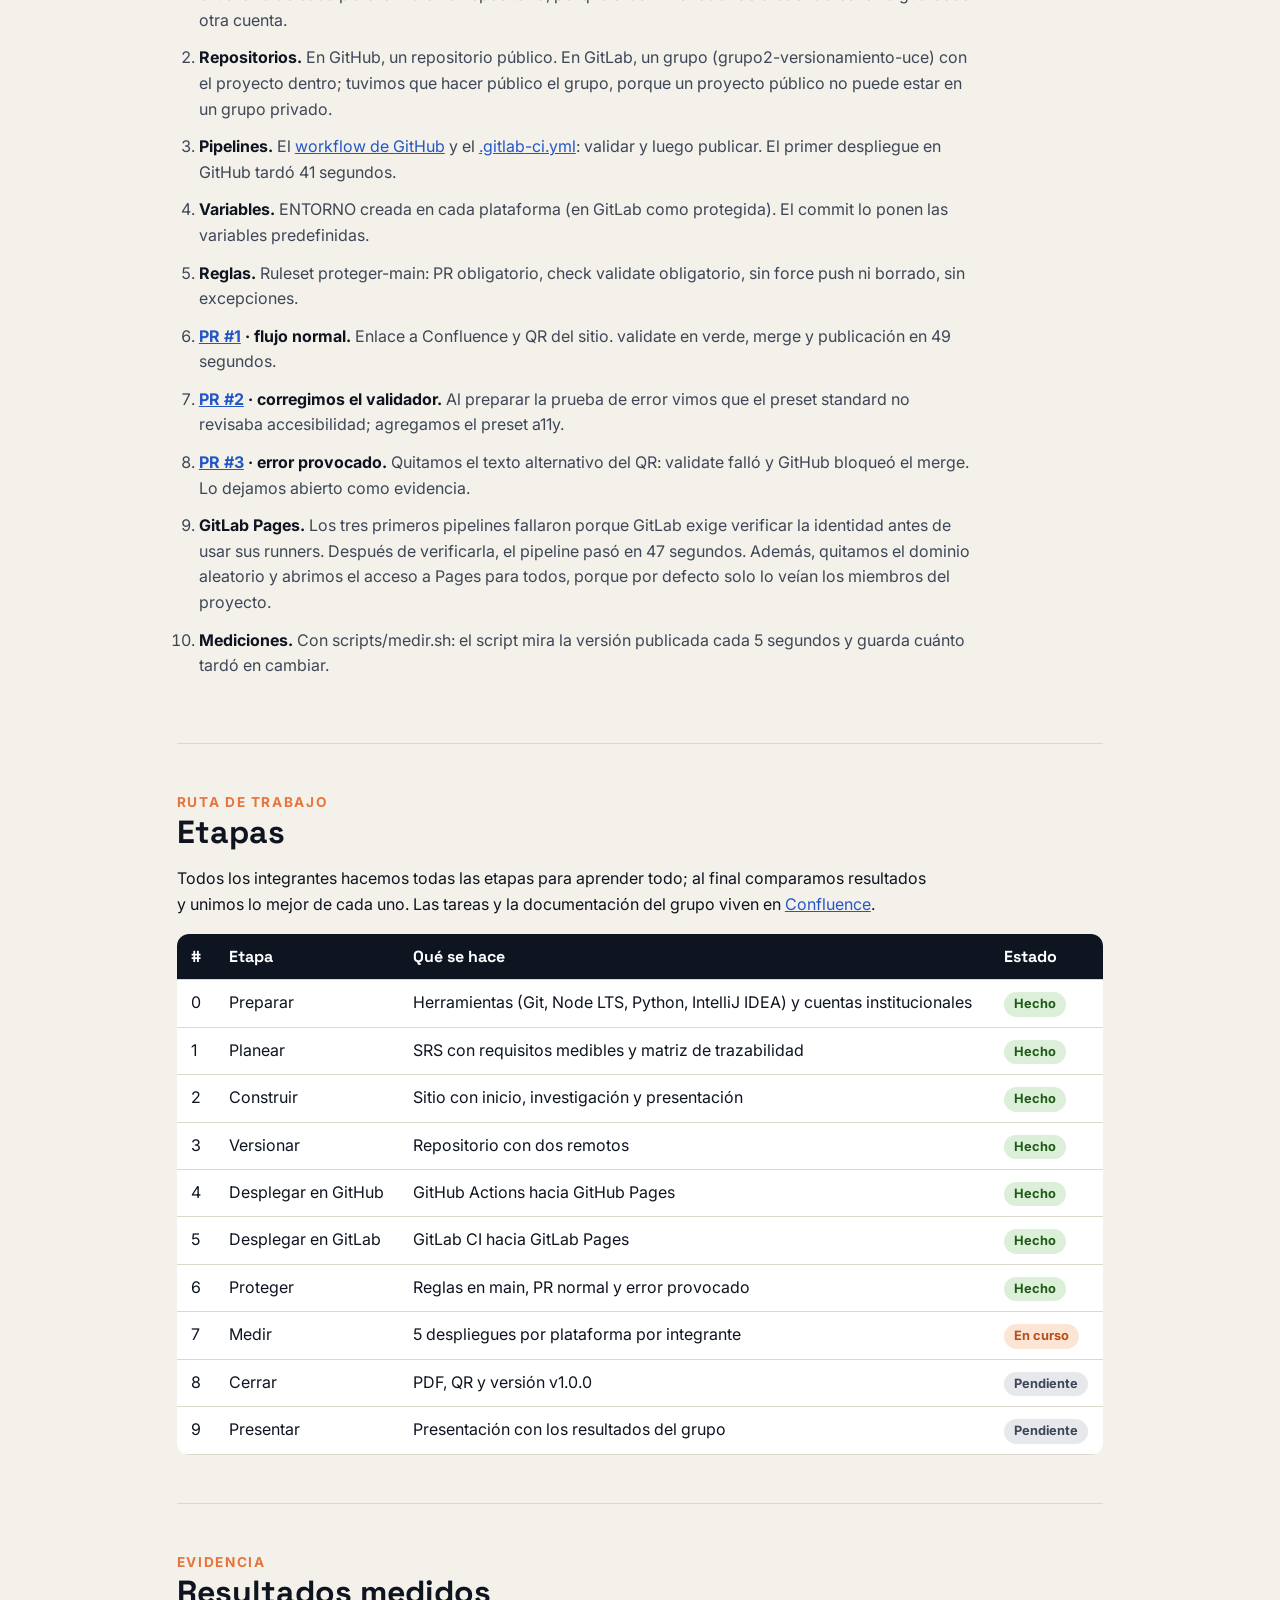
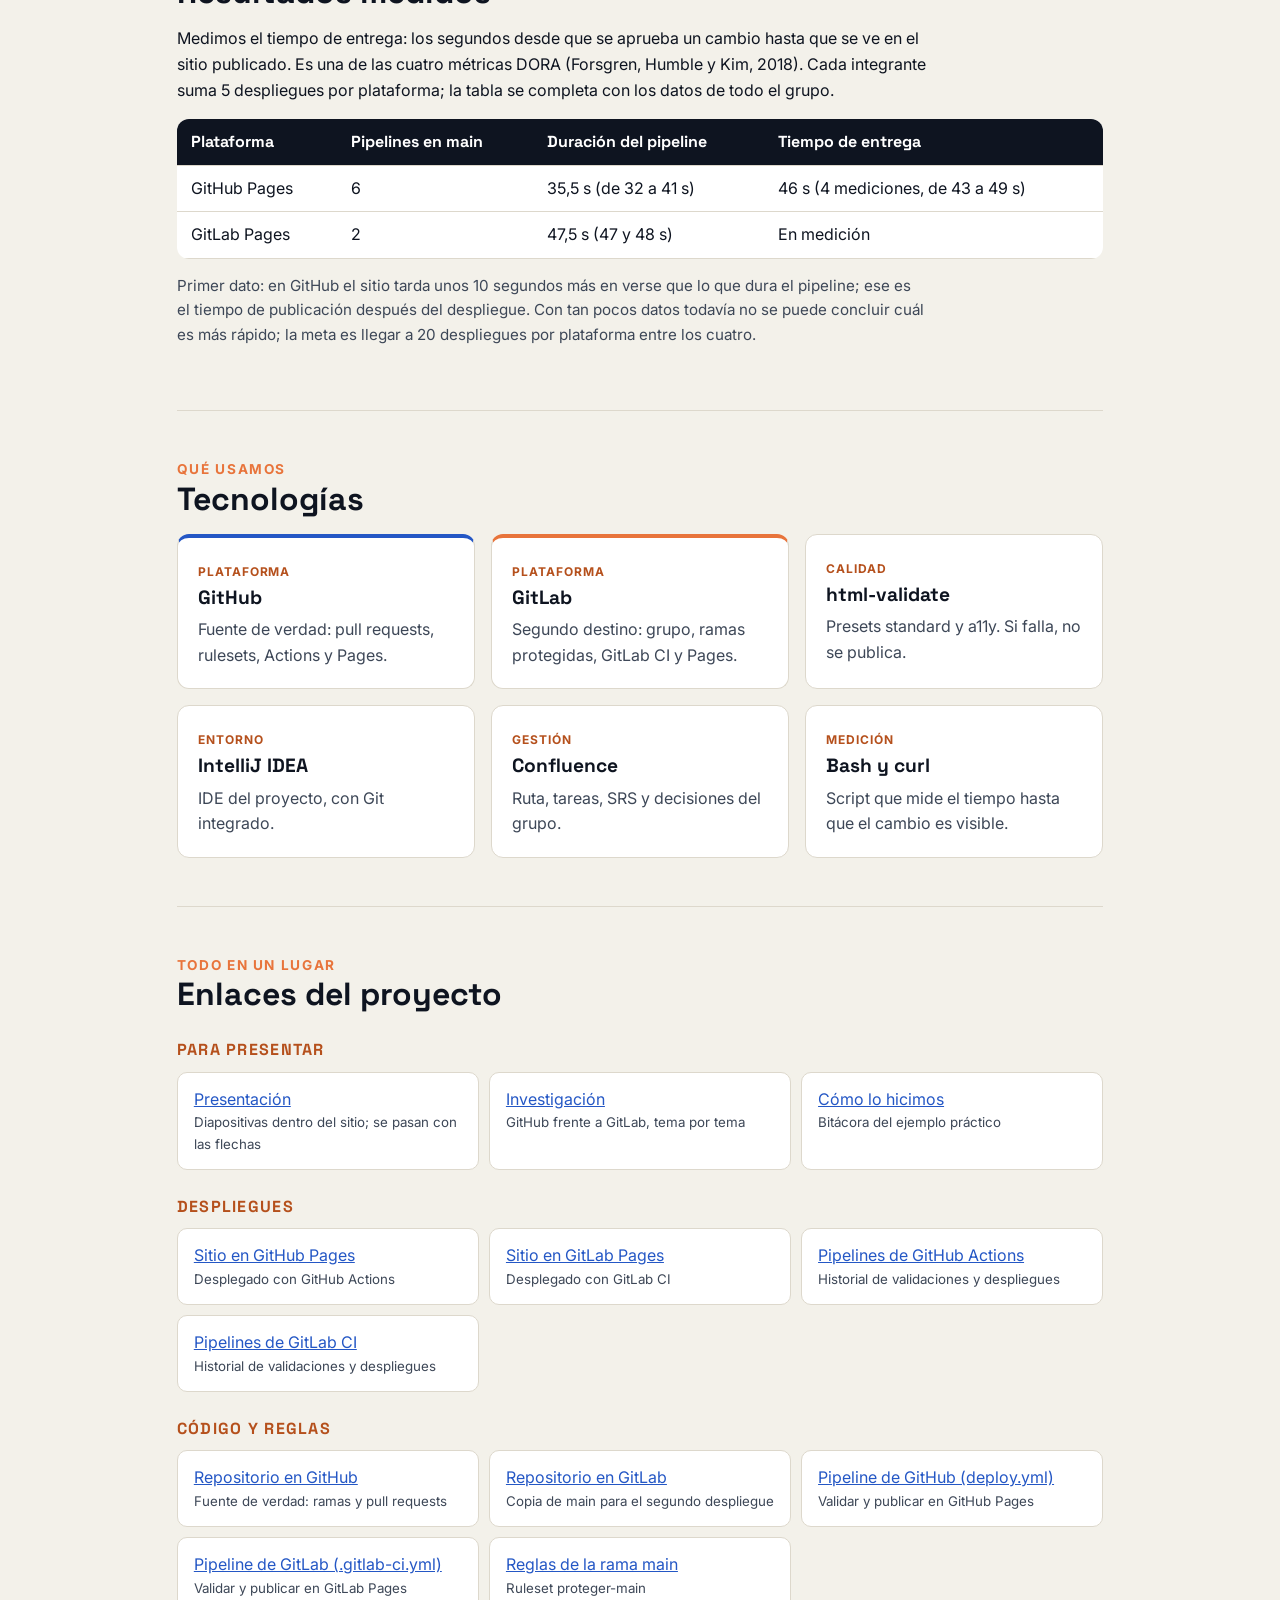
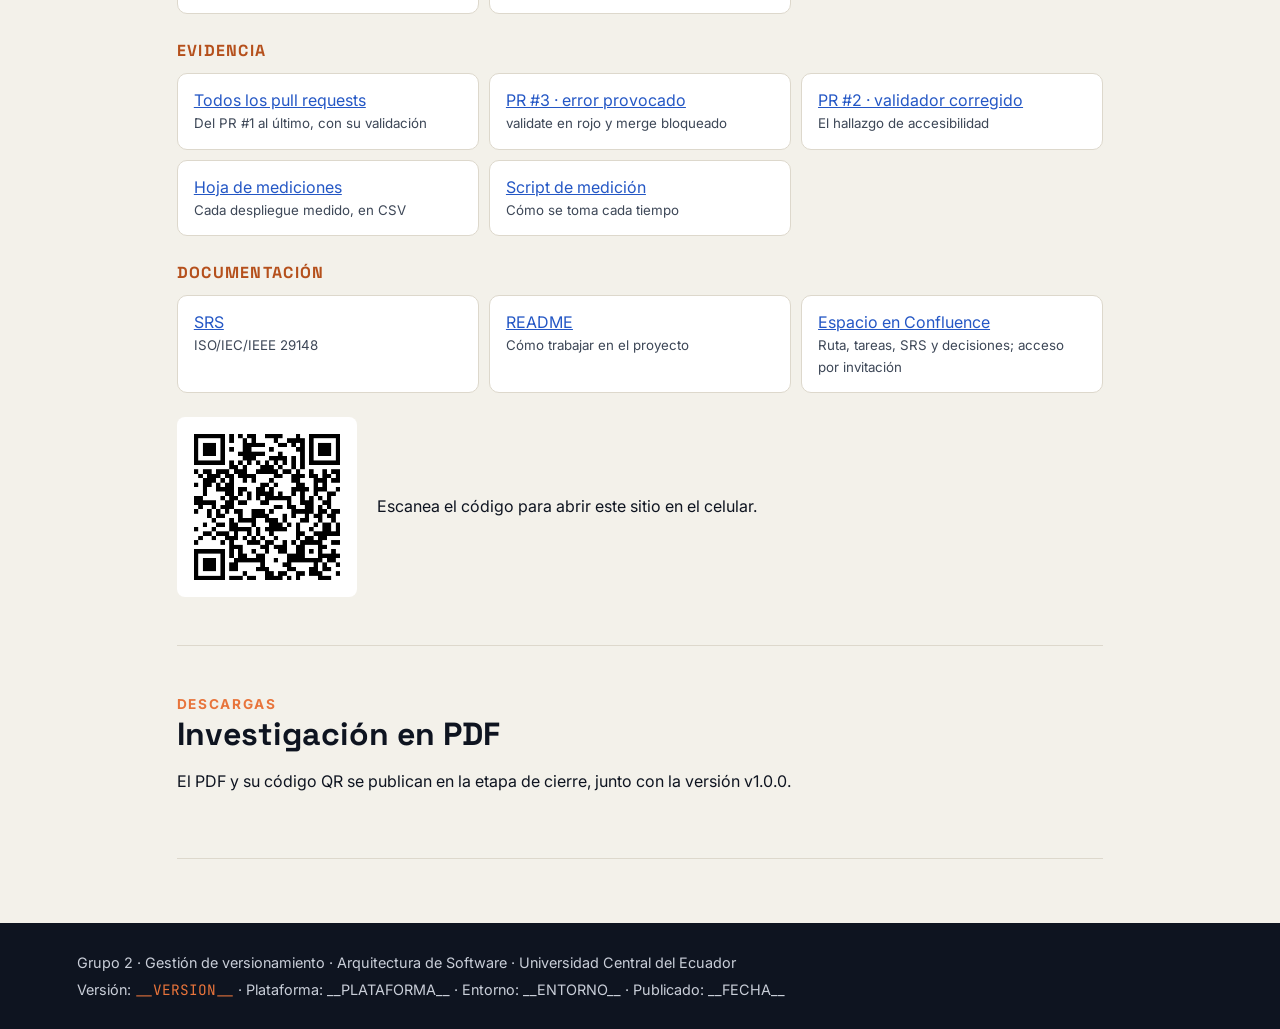
==== commit 79d613dd: "docs: agrega los resultados de GitLab Pages y cierra la etapa 5" ====
--- a/public/index.html
+++ b/public/index.html
@@ -81,6 +81,7 @@
         <li><strong><a href="https://github.com/jhon-avila135/investigacion-versionamiento/pull/1">PR #1</a> · flujo normal.</strong> Enlace a Confluence y QR del sitio. validate en verde, merge y publicación en 49 segundos.</li>
         <li><strong><a href="https://github.com/jhon-avila135/investigacion-versionamiento/pull/2">PR #2</a> · corregimos el validador.</strong> Al preparar la prueba de error vimos que el preset standard no revisaba accesibilidad; agregamos el preset a11y.</li>
         <li><strong><a href="https://github.com/jhon-avila135/investigacion-versionamiento/pull/3">PR #3</a> · error provocado.</strong> Quitamos el texto alternativo del QR: validate falló y GitHub bloqueó el merge. Lo dejamos abierto como evidencia.</li>
+        <li><strong>GitLab Pages.</strong> Los tres primeros pipelines fallaron porque GitLab exige verificar la identidad antes de usar sus runners. Después de verificarla, el pipeline pasó en 47 segundos. Además, quitamos el dominio aleatorio y abrimos el acceso a Pages para todos, porque por defecto solo lo veían los miembros del proyecto.</li>
         <li><strong>Mediciones.</strong> Con scripts/medir.sh: el script mira la versión publicada cada 5 segundos y guarda cuánto tardó en cambiar.</li>
       </ol>
     </section>
@@ -100,7 +101,7 @@
             <tr><td>2</td><td>Construir</td><td>Sitio con inicio, investigación y presentación</td><td><span class="estado hecho">Hecho</span></td></tr>
             <tr><td>3</td><td>Versionar</td><td>Repositorio con dos remotos</td><td><span class="estado hecho">Hecho</span></td></tr>
             <tr><td>4</td><td>Desplegar en GitHub</td><td>GitHub Actions hacia GitHub Pages</td><td><span class="estado hecho">Hecho</span></td></tr>
-            <tr><td>5</td><td>Desplegar en GitLab</td><td>GitLab CI hacia GitLab Pages</td><td><span class="estado curso">En curso</span></td></tr>
+            <tr><td>5</td><td>Desplegar en GitLab</td><td>GitLab CI hacia GitLab Pages</td><td><span class="estado hecho">Hecho</span></td></tr>
             <tr><td>6</td><td>Proteger</td><td>Reglas en main, PR normal y error provocado</td><td><span class="estado hecho">Hecho</span></td></tr>
             <tr><td>7</td><td>Medir</td><td>5 despliegues por plataforma por integrante</td><td><span class="estado curso">En curso</span></td></tr>
             <tr><td>8</td><td>Cerrar</td><td>PDF, QR y versión v1.0.0</td><td><span class="estado pendiente">Pendiente</span></td></tr>
@@ -117,15 +118,15 @@
       <div class="tabla">
         <table>
           <thead>
-            <tr><th scope="col">Plataforma</th><th scope="col">Despliegues medidos</th><th scope="col">Tiempo de entrega (promedio)</th><th scope="col">Mínimo y máximo</th></tr>
+            <tr><th scope="col">Plataforma</th><th scope="col">Pipelines en main</th><th scope="col">Duración del pipeline</th><th scope="col">Tiempo de entrega</th></tr>
           </thead>
           <tbody>
-            <tr><td>GitHub Pages</td><td>3</td><td>47 s</td><td>44 s y 49 s</td></tr>
-            <tr><td>GitLab Pages</td><td>0</td><td>Pendiente</td><td>Pendiente</td></tr>
+            <tr><td>GitHub Pages</td><td>6</td><td>35,5 s (de 32 a 41 s)</td><td>46 s (4 mediciones, de 43 a 49 s)</td></tr>
+            <tr><td>GitLab Pages</td><td>2</td><td>47,5 s (47 y 48 s)</td><td>En medición</td></tr>
           </tbody>
         </table>
       </div>
-      <p class="nota">Con tres mediciones todavía no se puede concluir nada; por eso la meta es llegar a 20 despliegues por plataforma entre los cuatro.</p>
+      <p class="nota">Primer dato: en GitHub el sitio tarda unos 10 segundos más en verse que lo que dura el pipeline; ese es el tiempo de publicación después del despliegue. Con tan pocos datos todavía no se puede concluir cuál es más rápido; la meta es llegar a 20 despliegues por plataforma entre los cuatro.</p>
     </section>
 
     <section class="bloque" id="tecnologias">
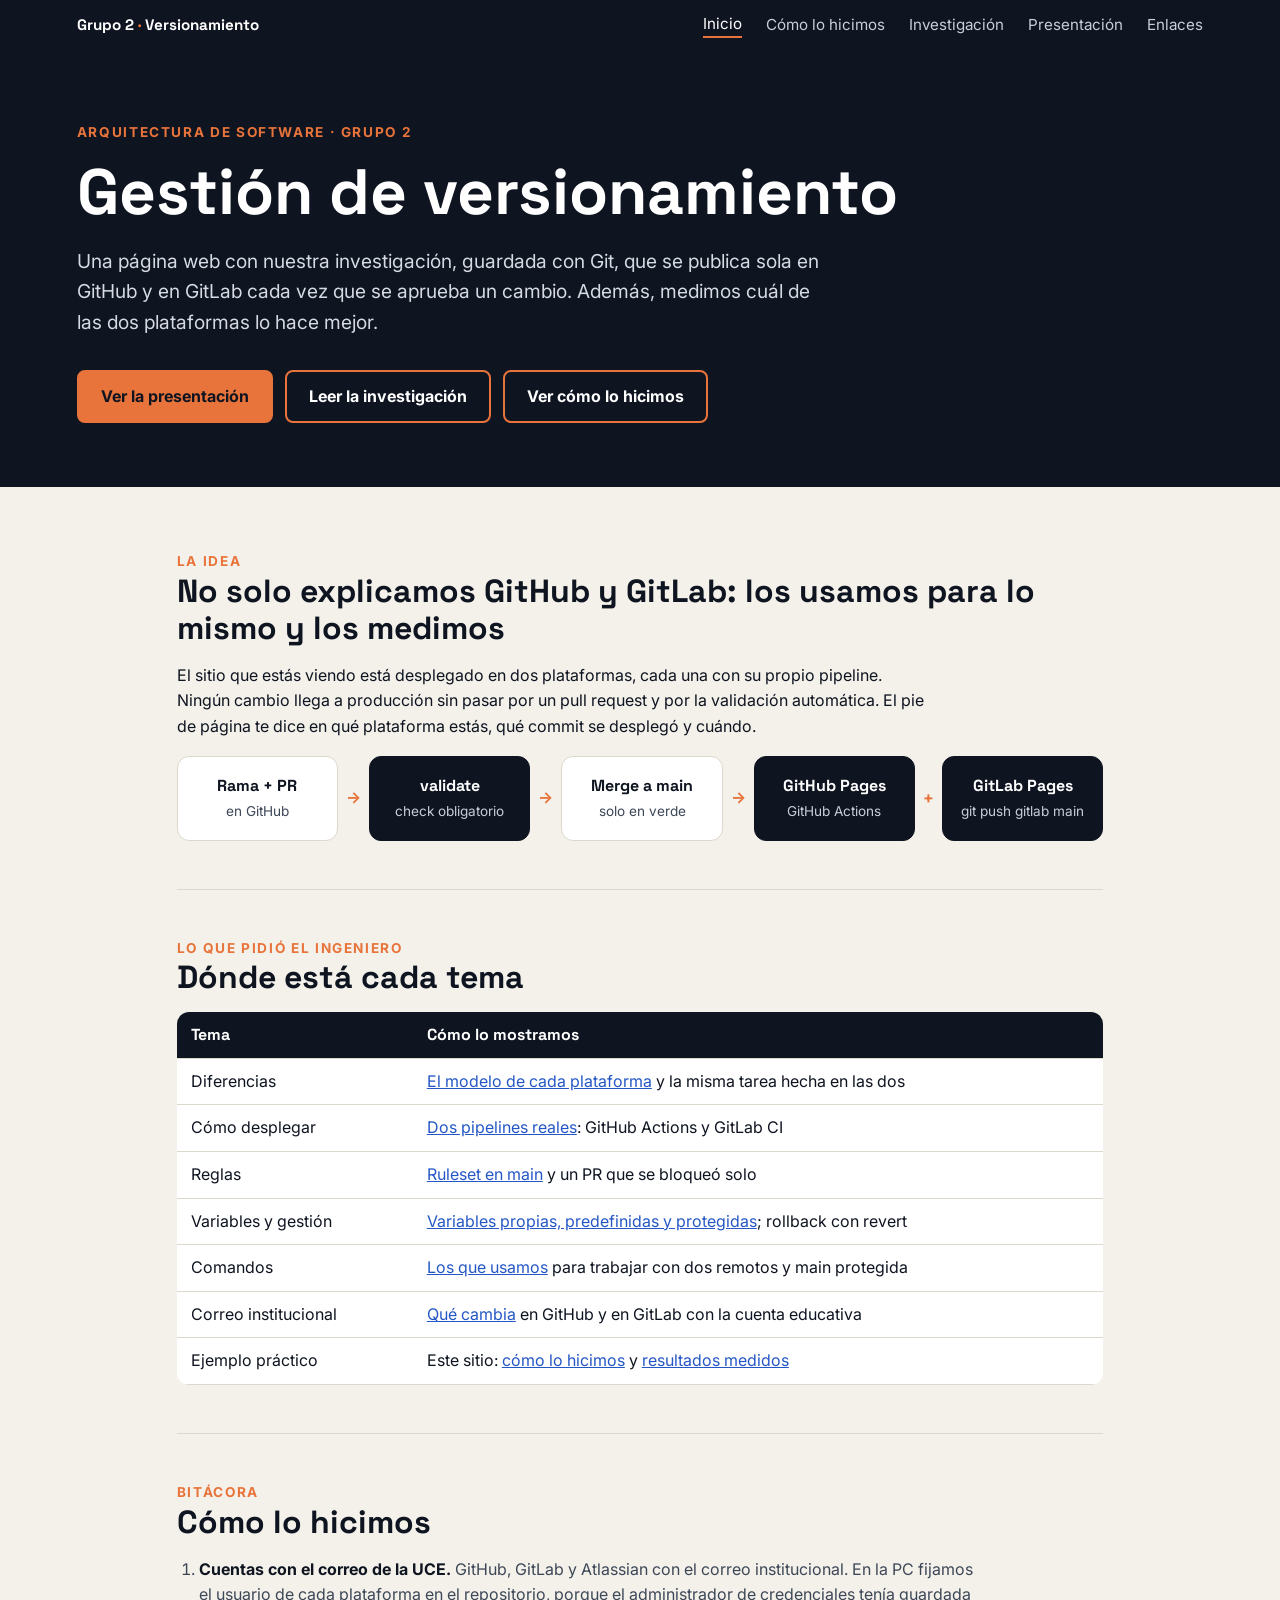
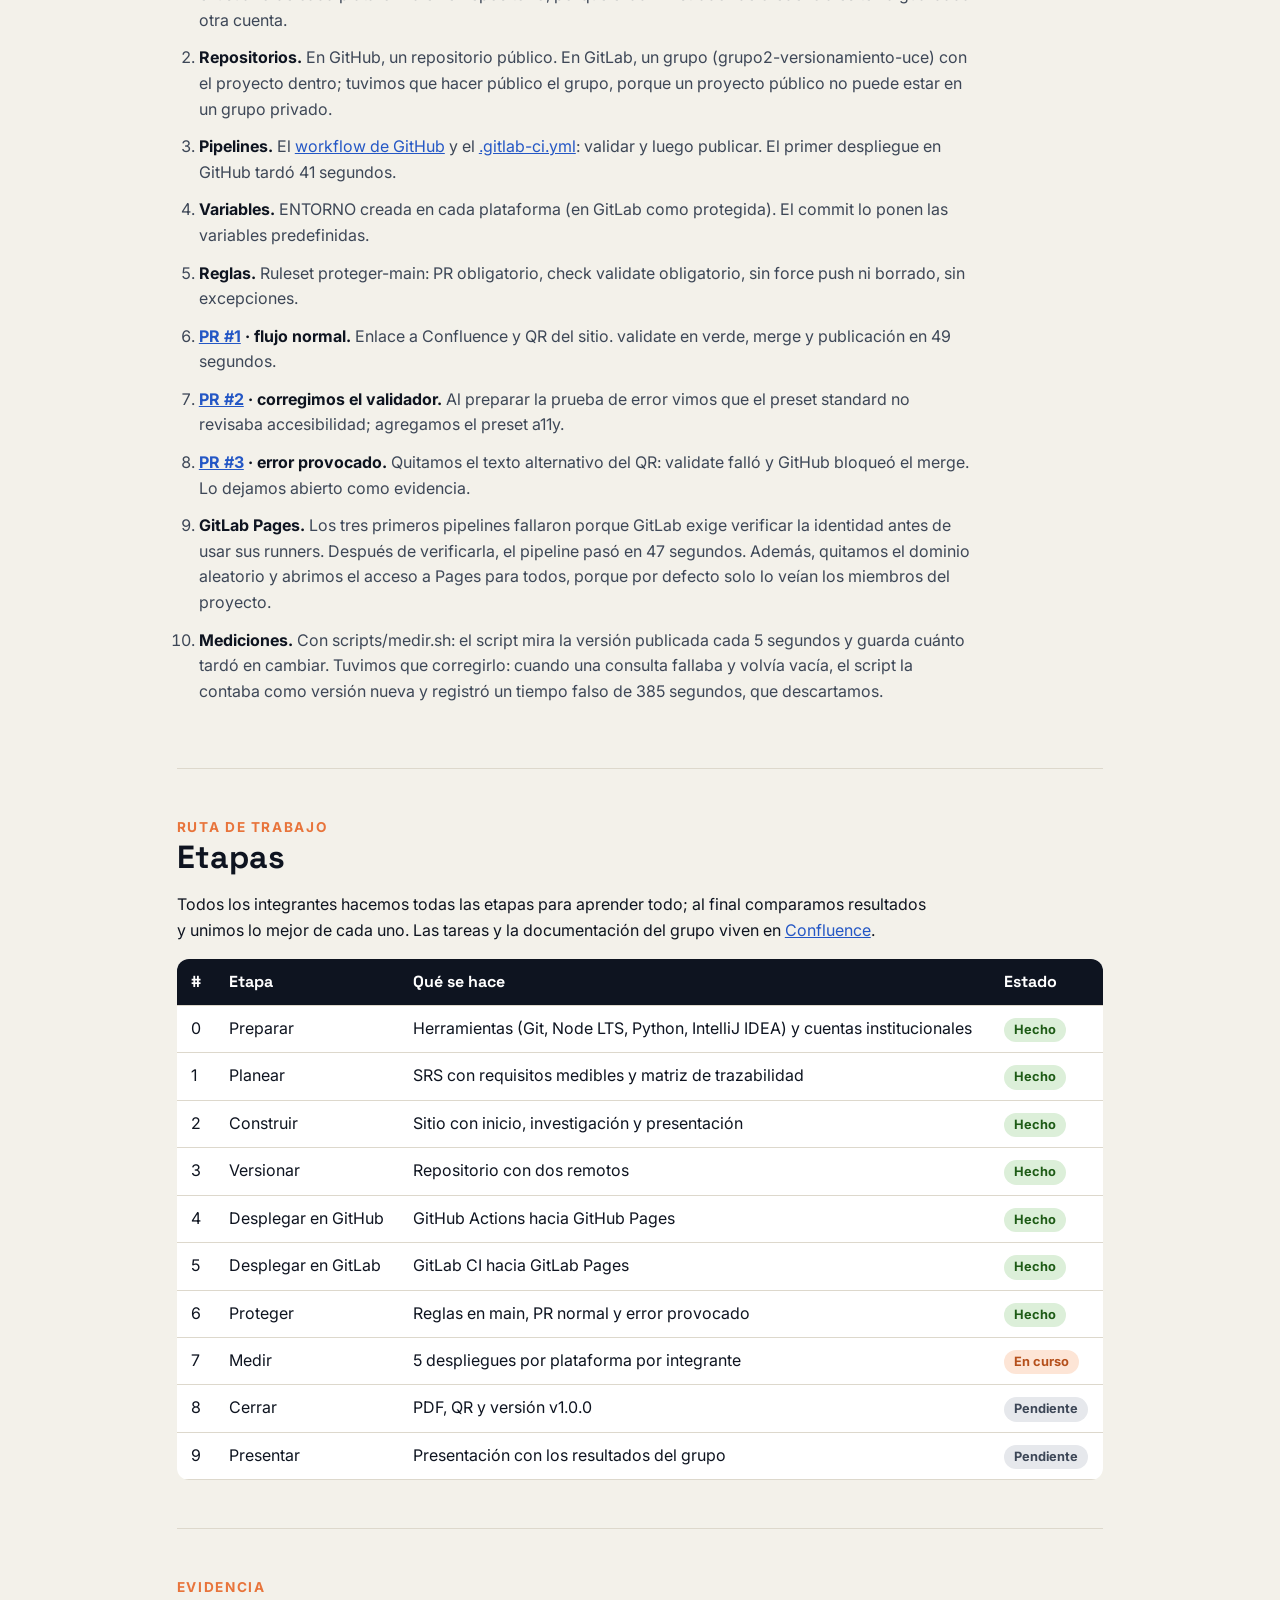
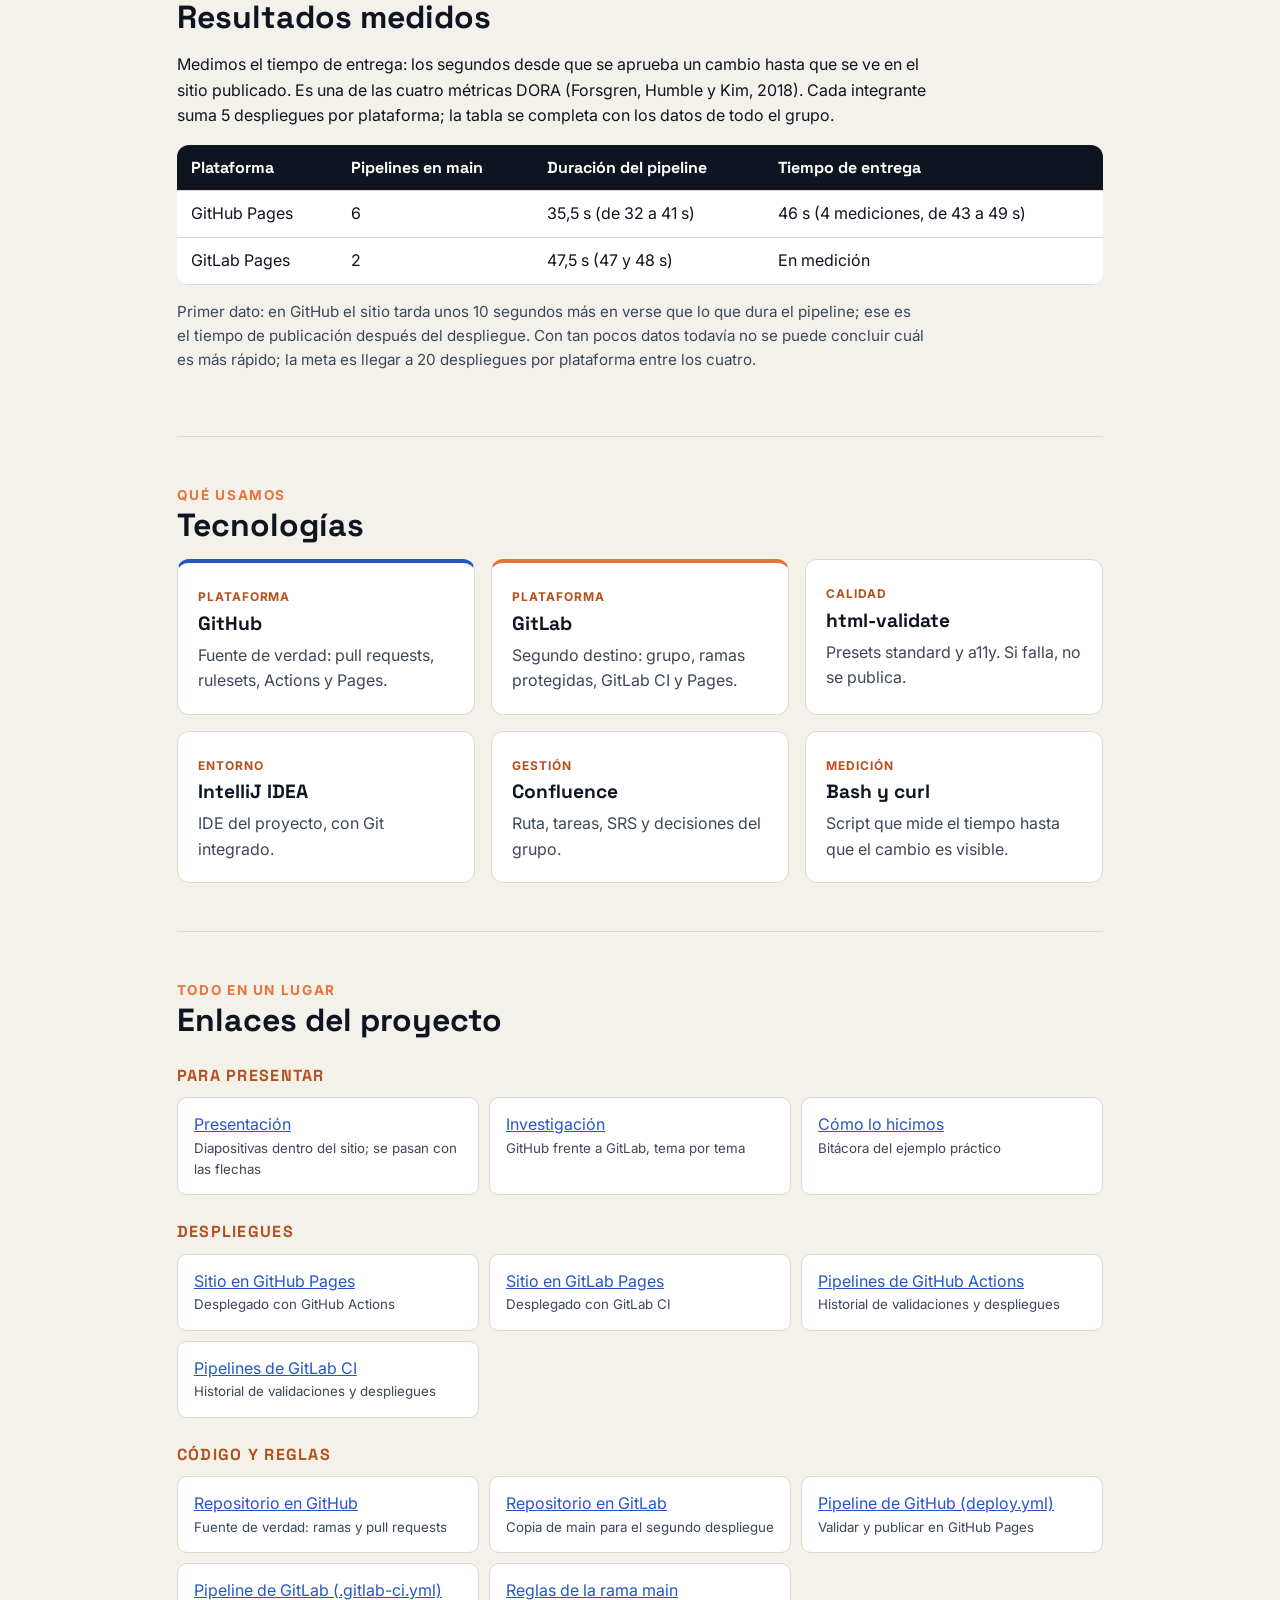
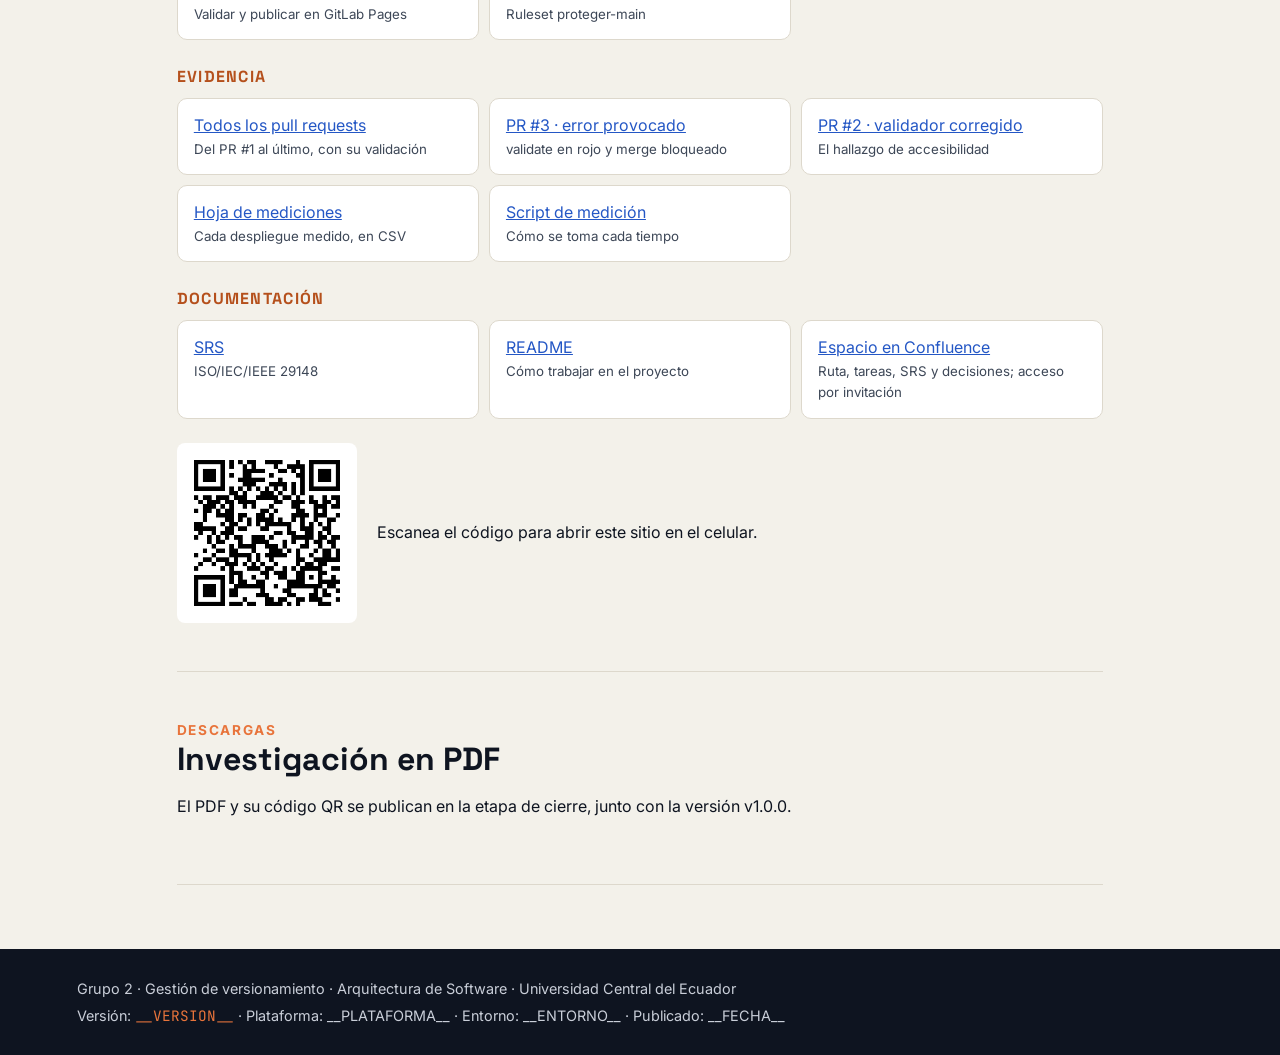
==== commit 904e3a7a: "fix: el script de medición ignora respuestas vacías" ====
--- a/public/index.html
+++ b/public/index.html
@@ -82,7 +82,7 @@
         <li><strong><a href="https://github.com/jhon-avila135/investigacion-versionamiento/pull/2">PR #2</a> · corregimos el validador.</strong> Al preparar la prueba de error vimos que el preset standard no revisaba accesibilidad; agregamos el preset a11y.</li>
         <li><strong><a href="https://github.com/jhon-avila135/investigacion-versionamiento/pull/3">PR #3</a> · error provocado.</strong> Quitamos el texto alternativo del QR: validate falló y GitHub bloqueó el merge. Lo dejamos abierto como evidencia.</li>
         <li><strong>GitLab Pages.</strong> Los tres primeros pipelines fallaron porque GitLab exige verificar la identidad antes de usar sus runners. Después de verificarla, el pipeline pasó en 47 segundos. Además, quitamos el dominio aleatorio y abrimos el acceso a Pages para todos, porque por defecto solo lo veían los miembros del proyecto.</li>
-        <li><strong>Mediciones.</strong> Con scripts/medir.sh: el script mira la versión publicada cada 5 segundos y guarda cuánto tardó en cambiar.</li>
+        <li><strong>Mediciones.</strong> Con scripts/medir.sh: el script mira la versión publicada cada 5 segundos y guarda cuánto tardó en cambiar. Tuvimos que corregirlo: cuando una consulta fallaba y volvía vacía, el script la contaba como versión nueva y registró un tiempo falso de 385 segundos, que descartamos.</li>
       </ol>
     </section>
 
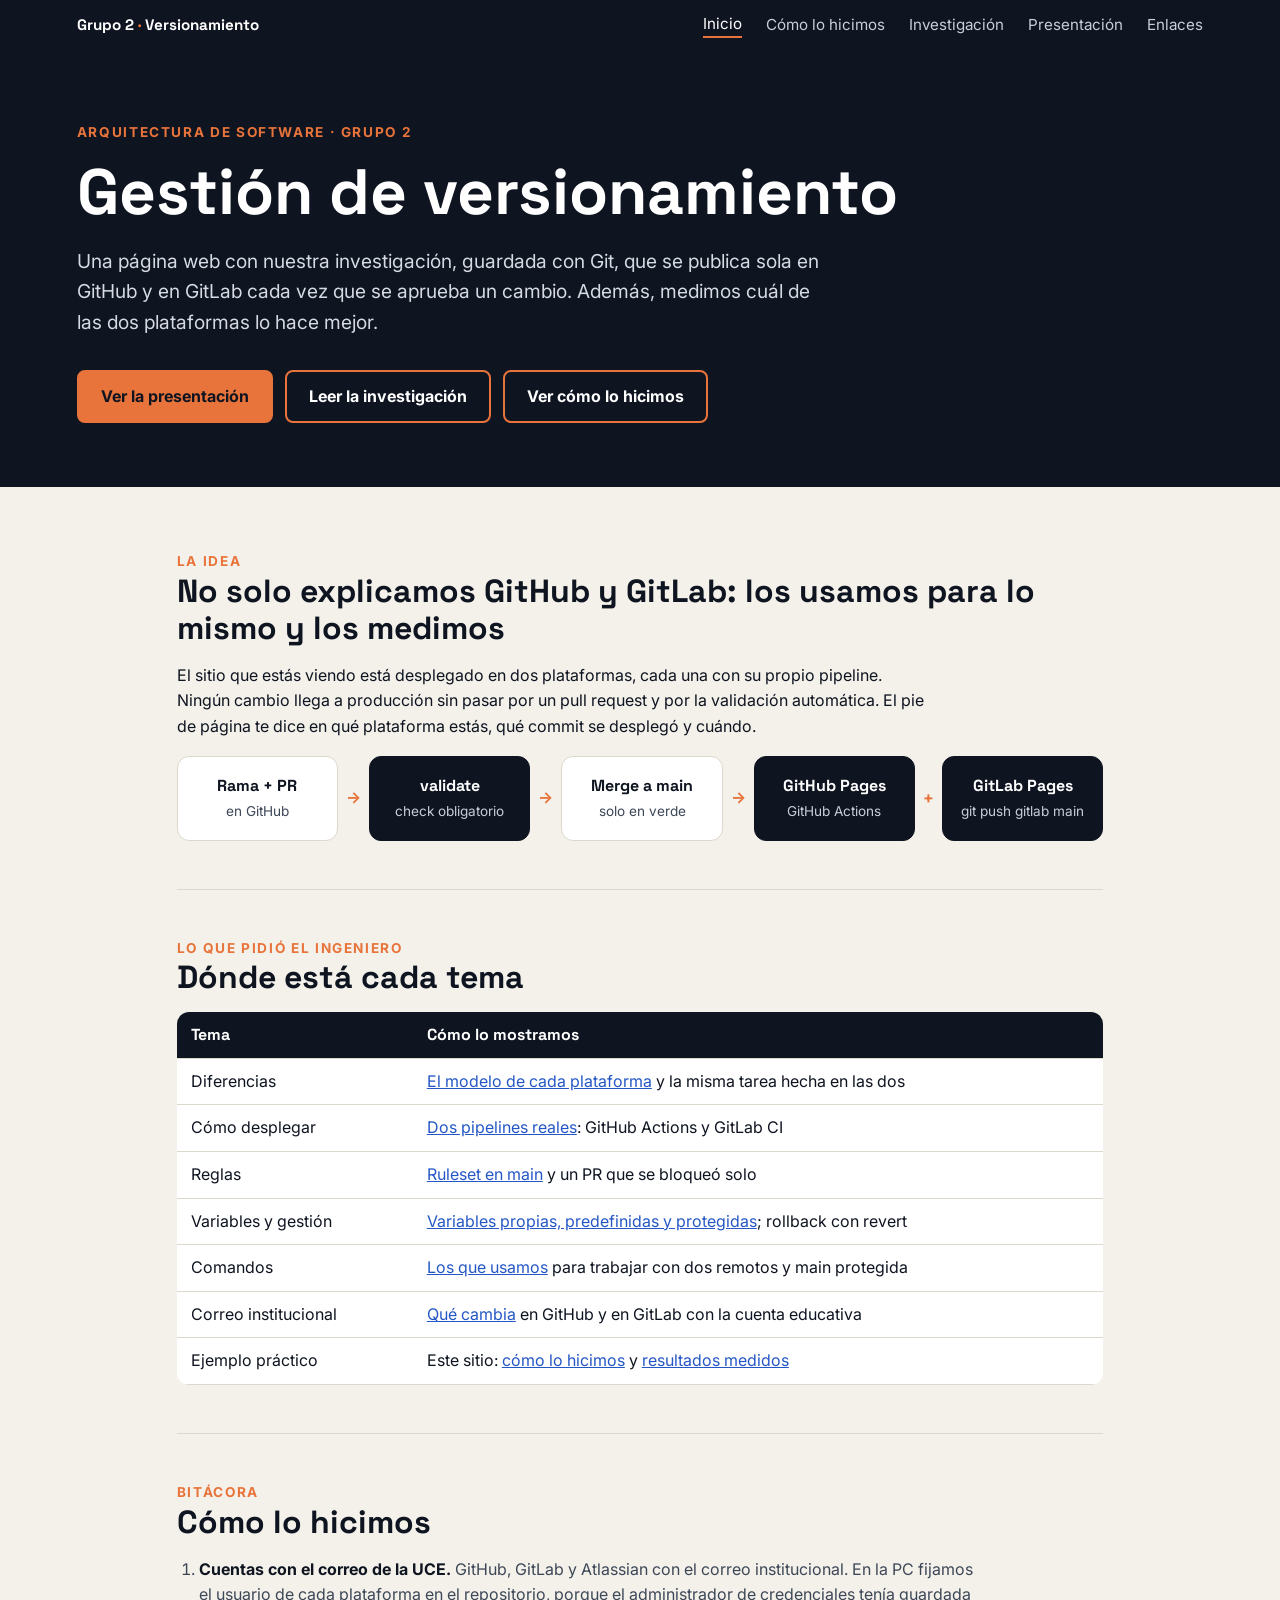
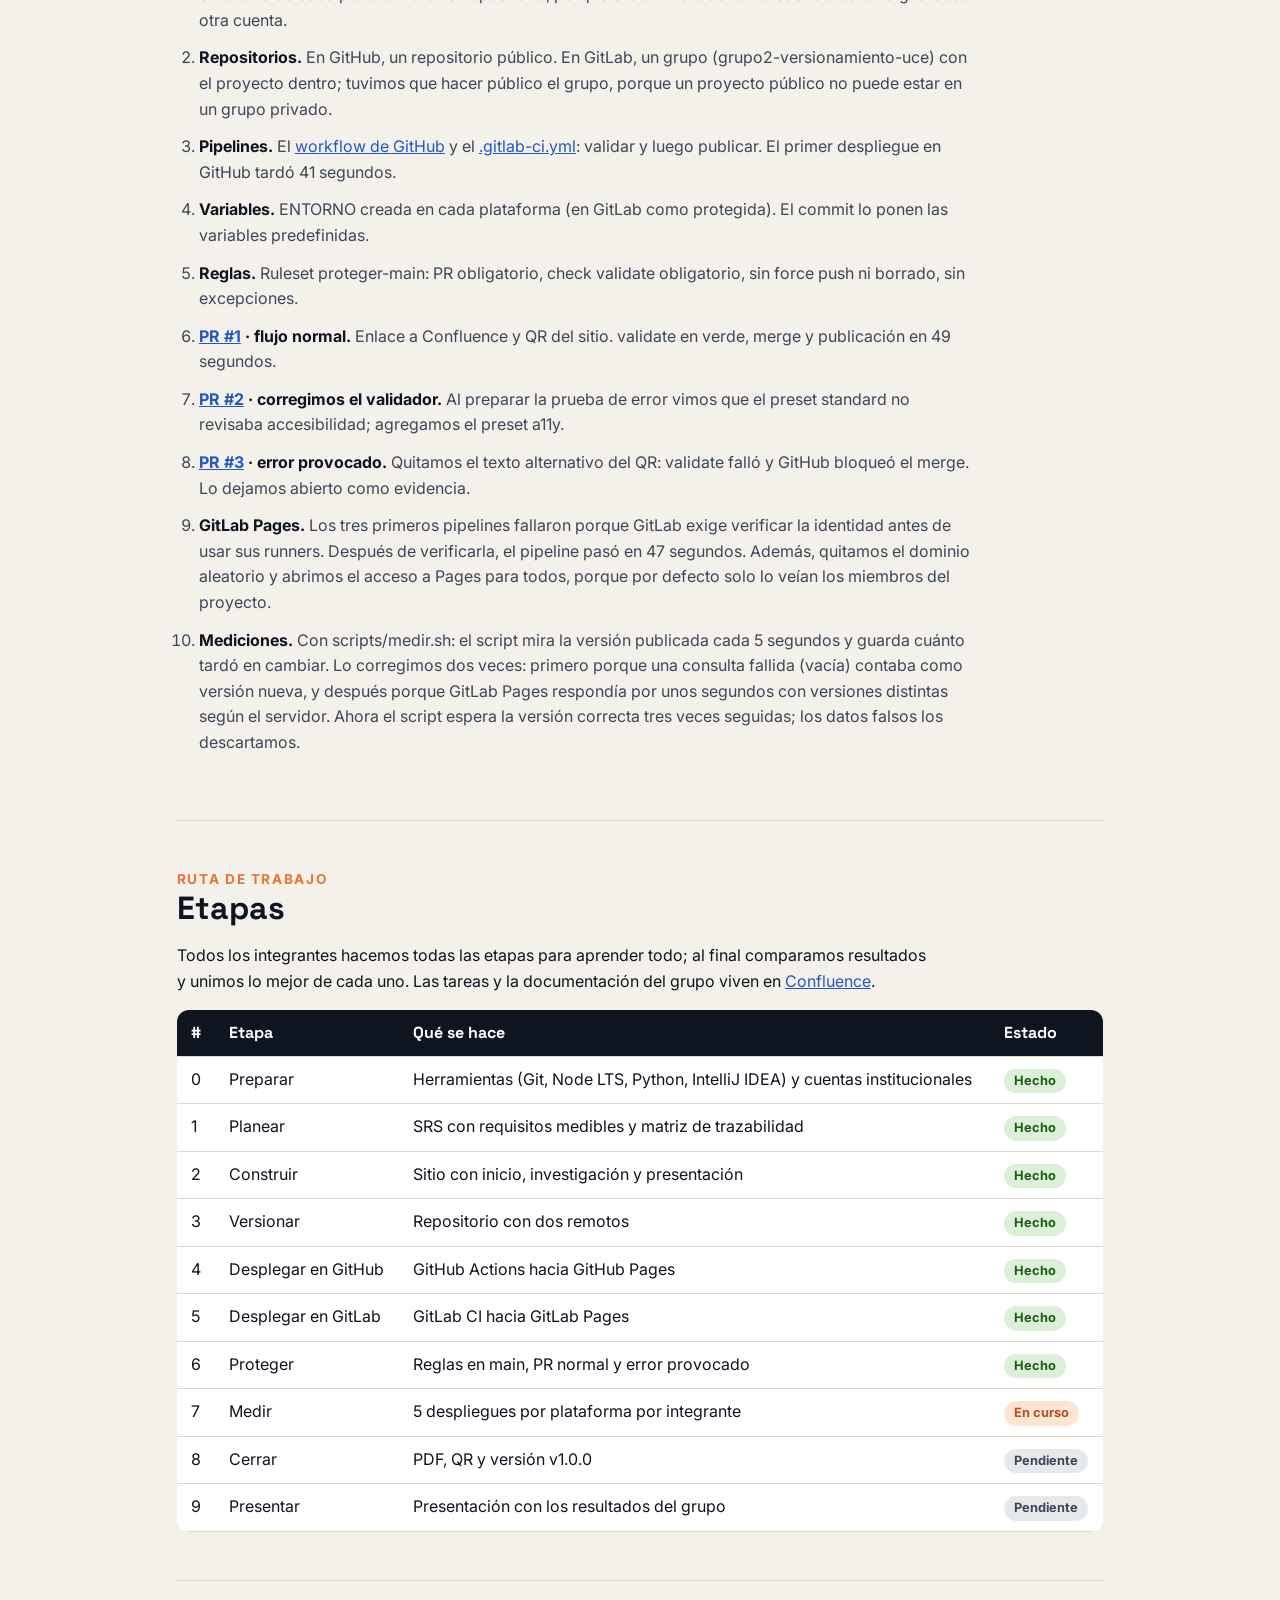
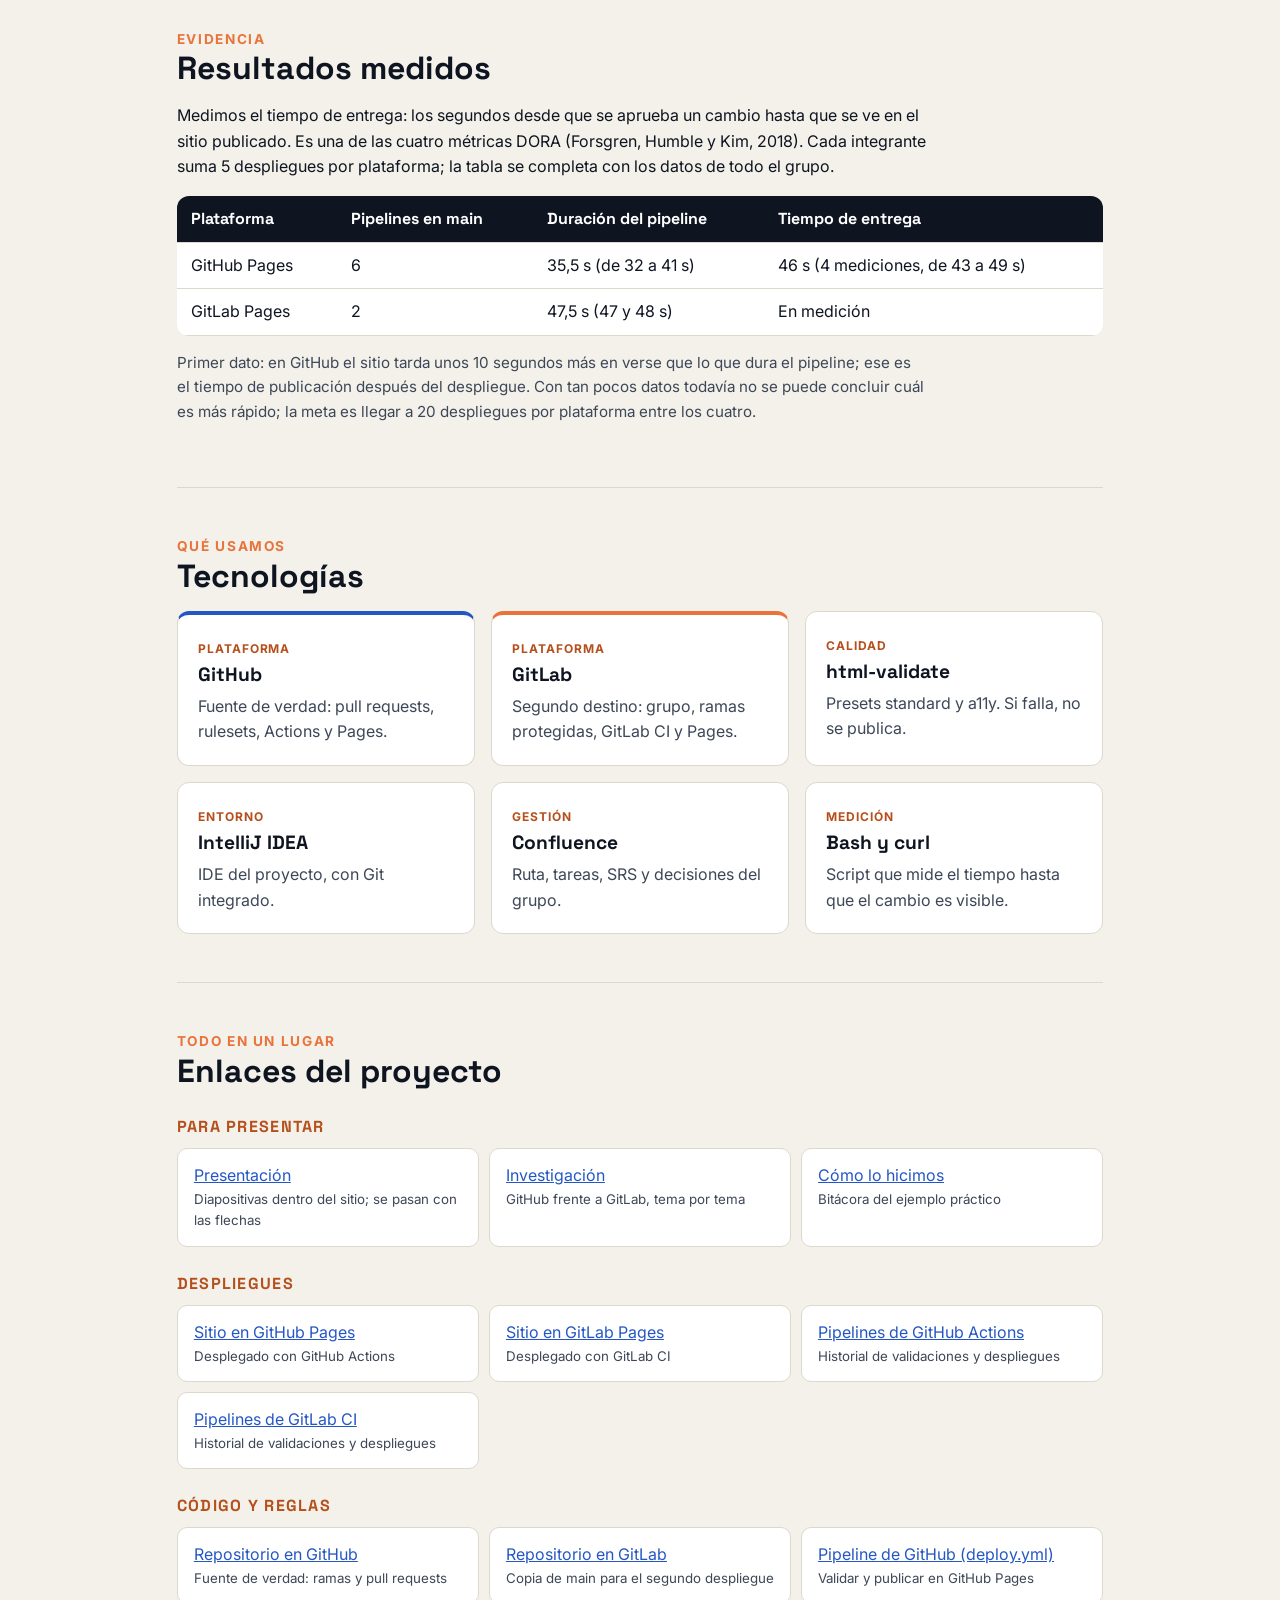
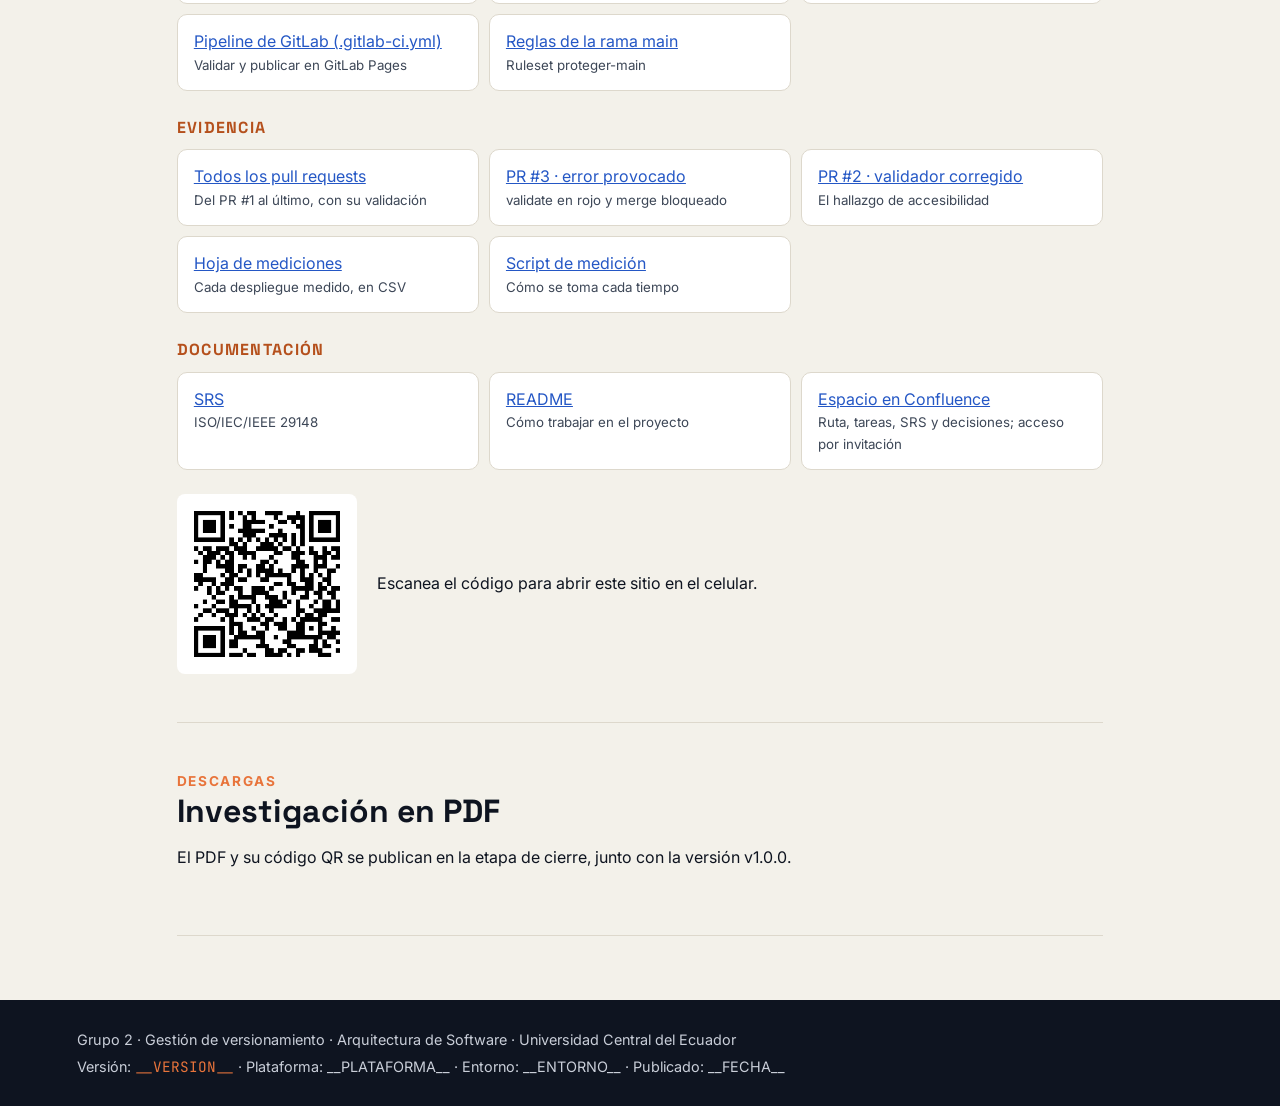
==== commit e8e8399b: "fix: el script de medición espera una versión estable" ====
--- a/public/index.html
+++ b/public/index.html
@@ -82,7 +82,7 @@
         <li><strong><a href="https://github.com/jhon-avila135/investigacion-versionamiento/pull/2">PR #2</a> · corregimos el validador.</strong> Al preparar la prueba de error vimos que el preset standard no revisaba accesibilidad; agregamos el preset a11y.</li>
         <li><strong><a href="https://github.com/jhon-avila135/investigacion-versionamiento/pull/3">PR #3</a> · error provocado.</strong> Quitamos el texto alternativo del QR: validate falló y GitHub bloqueó el merge. Lo dejamos abierto como evidencia.</li>
         <li><strong>GitLab Pages.</strong> Los tres primeros pipelines fallaron porque GitLab exige verificar la identidad antes de usar sus runners. Después de verificarla, el pipeline pasó en 47 segundos. Además, quitamos el dominio aleatorio y abrimos el acceso a Pages para todos, porque por defecto solo lo veían los miembros del proyecto.</li>
-        <li><strong>Mediciones.</strong> Con scripts/medir.sh: el script mira la versión publicada cada 5 segundos y guarda cuánto tardó en cambiar. Tuvimos que corregirlo: cuando una consulta fallaba y volvía vacía, el script la contaba como versión nueva y registró un tiempo falso de 385 segundos, que descartamos.</li>
+        <li><strong>Mediciones.</strong> Con scripts/medir.sh: el script mira la versión publicada cada 5 segundos y guarda cuánto tardó en cambiar. Lo corregimos dos veces: primero porque una consulta fallida (vacía) contaba como versión nueva, y después porque GitLab Pages respondía por unos segundos con versiones distintas según el servidor. Ahora el script espera la versión correcta tres veces seguidas; los datos falsos los descartamos.</li>
       </ol>
     </section>
 
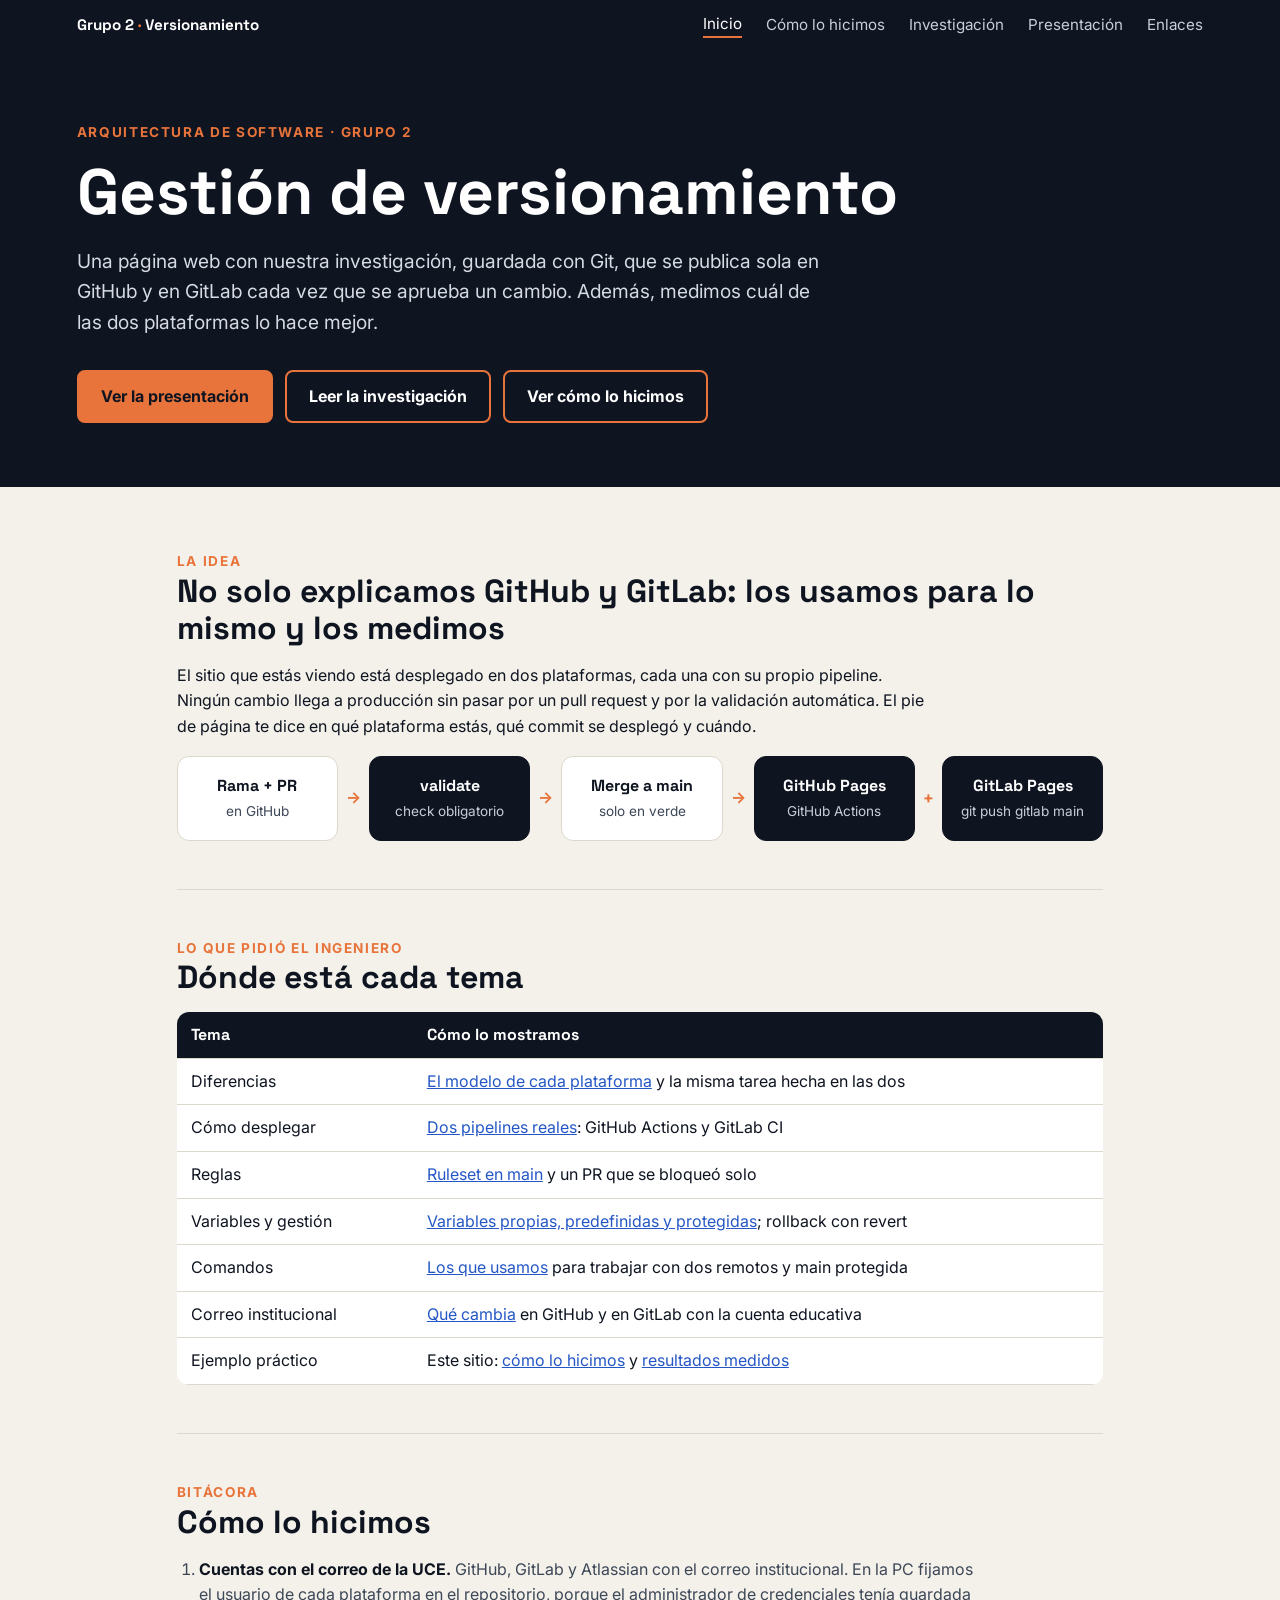
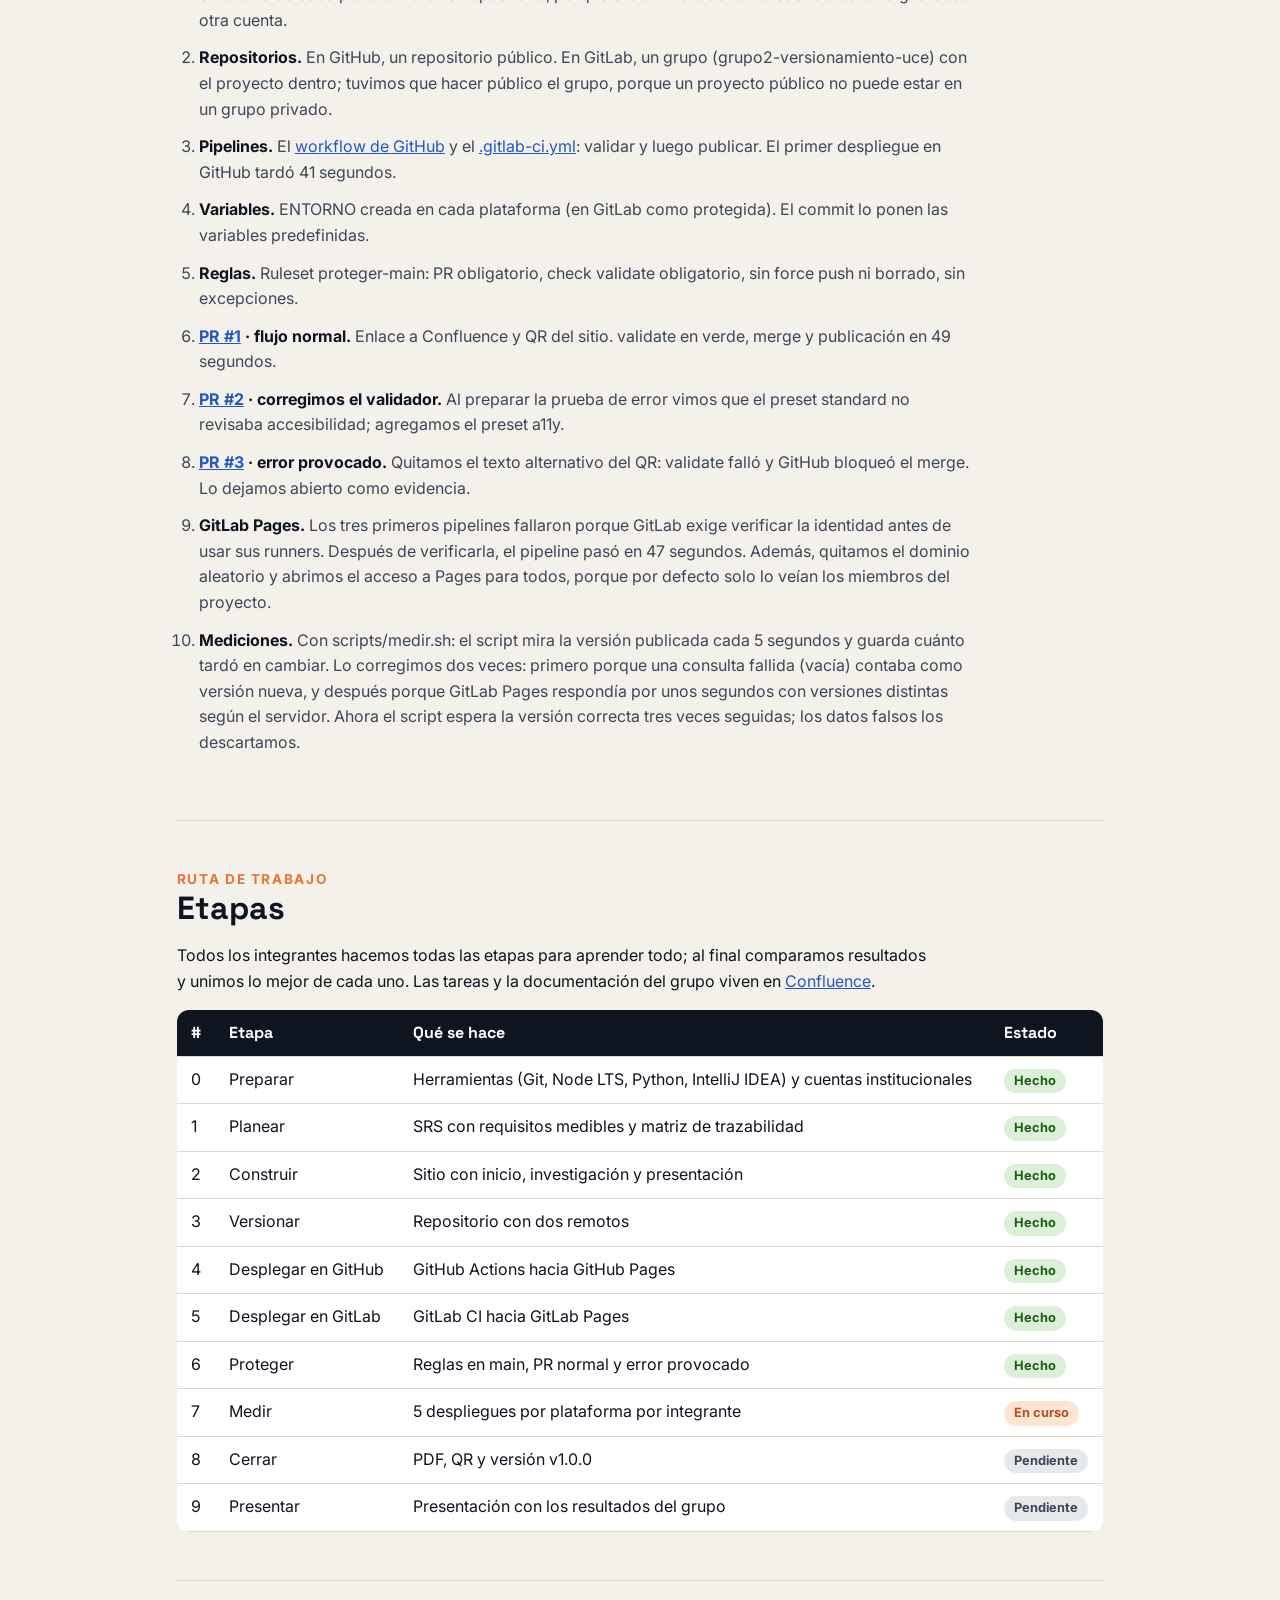
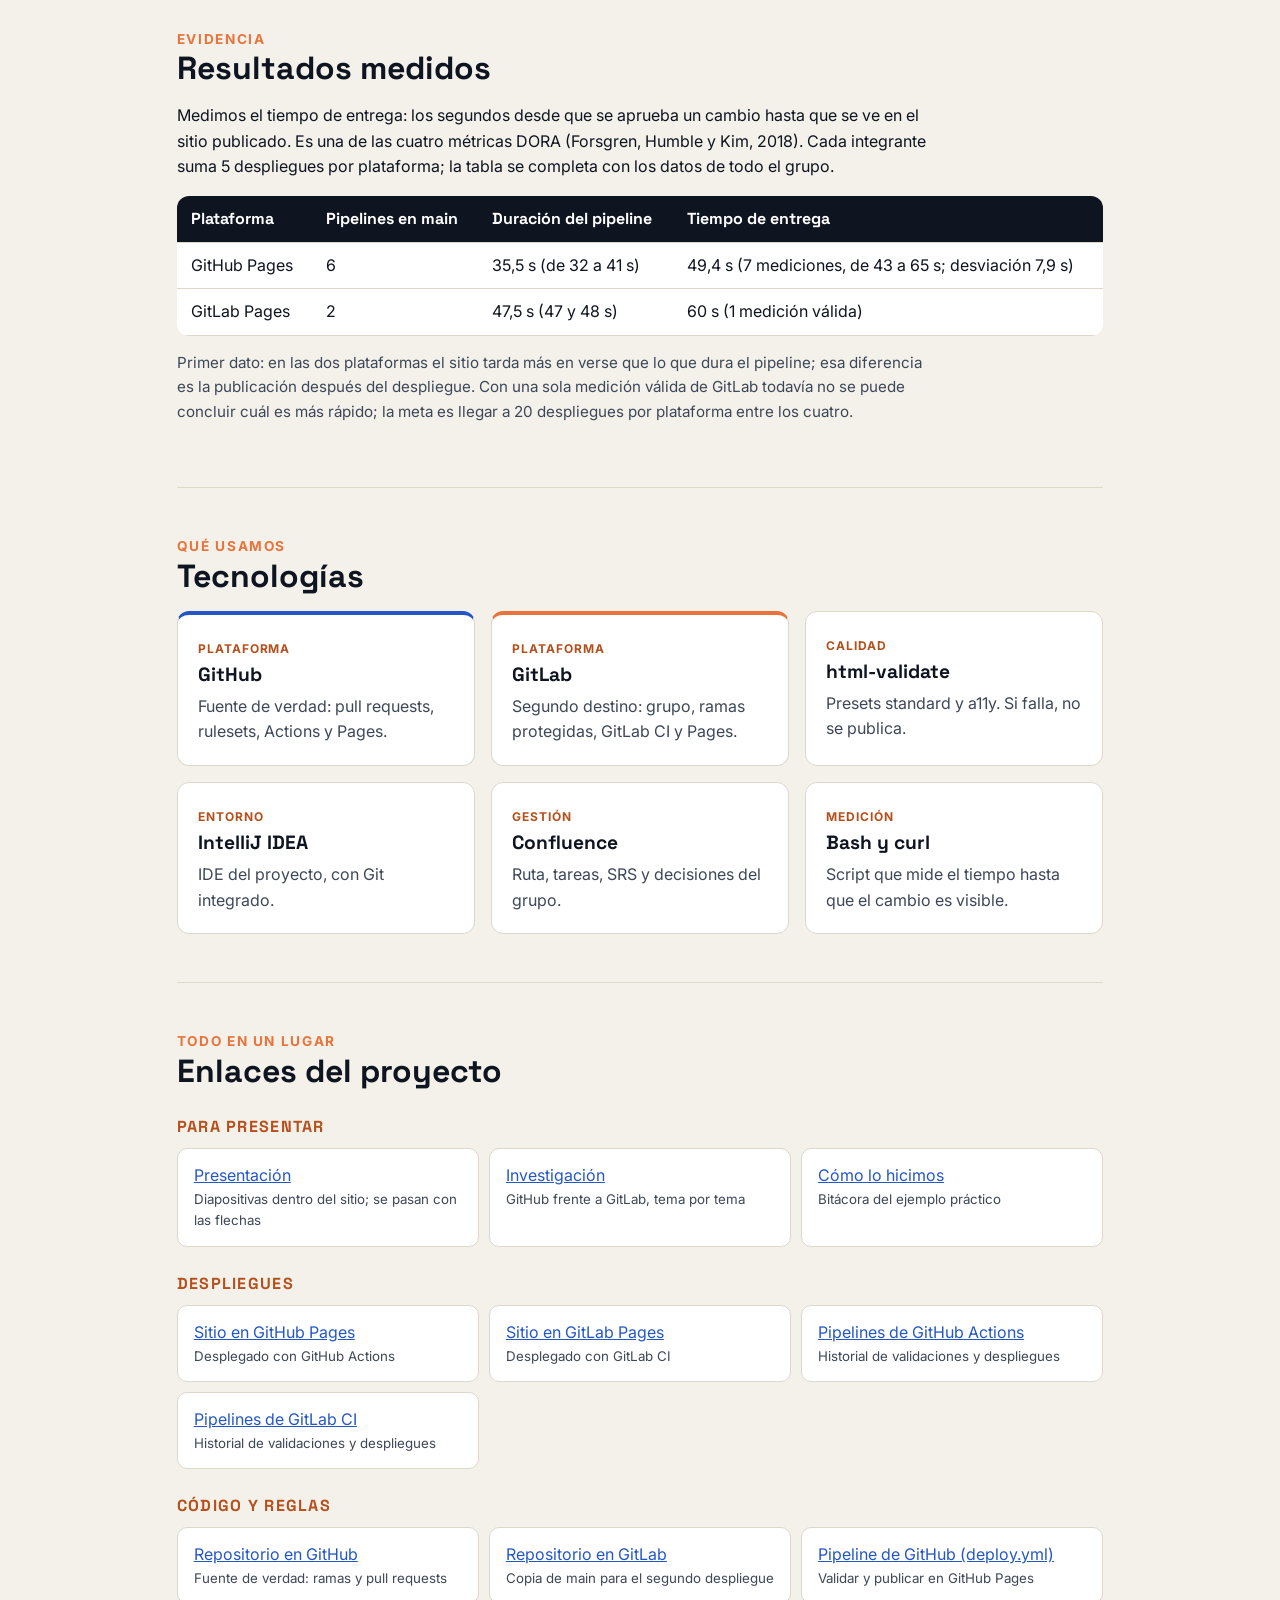
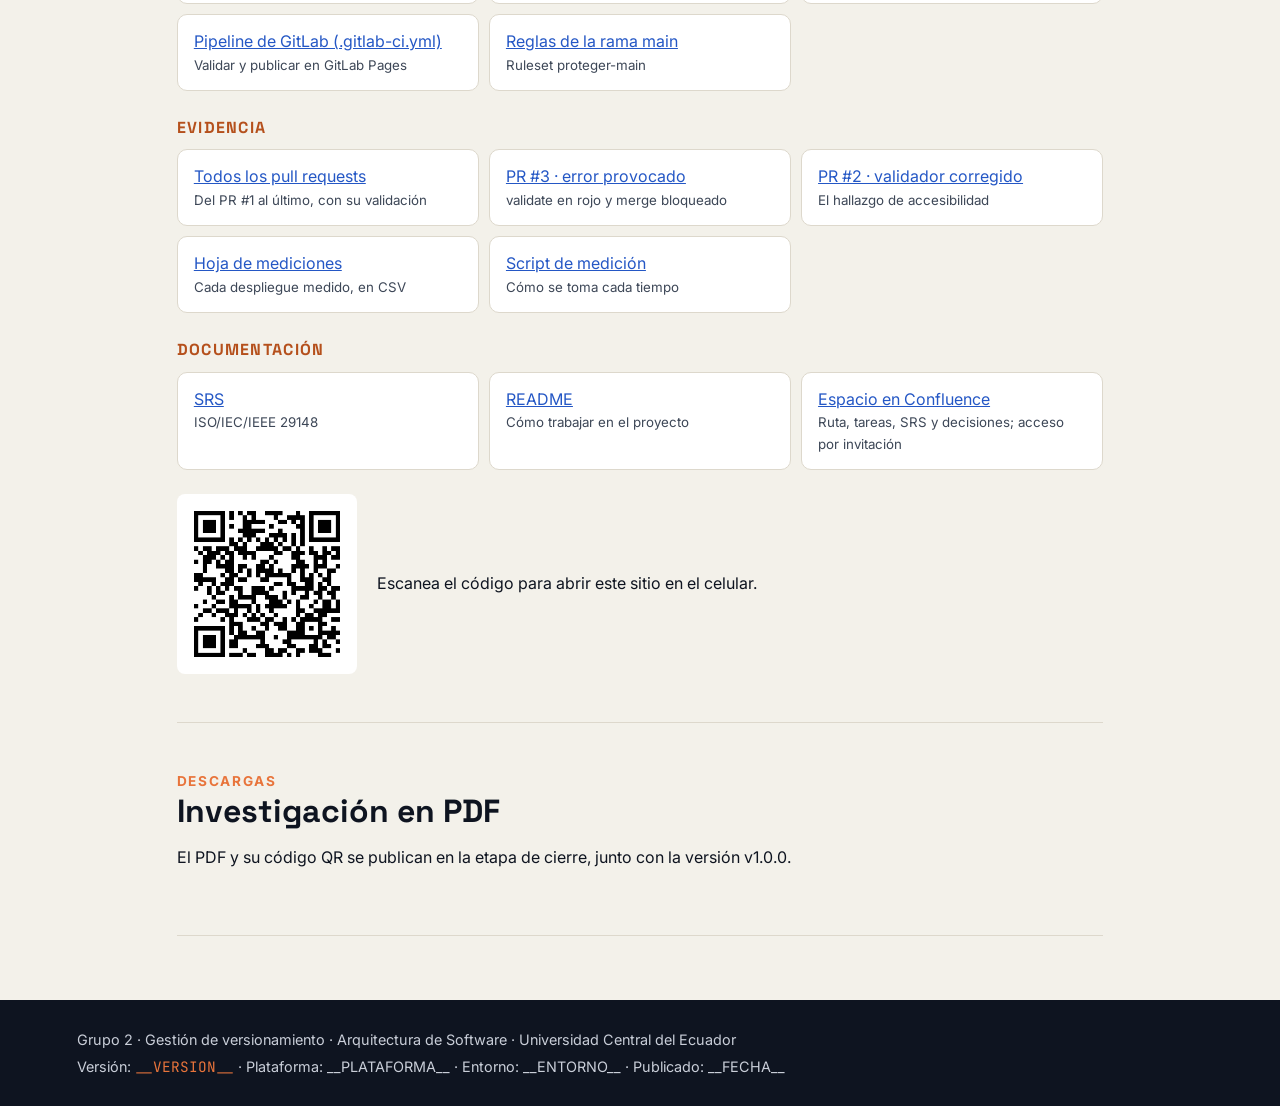
==== commit 15041e34: "docs: actualiza los resultados con la primera medición de GitLab" ====
--- a/public/index.html
+++ b/public/index.html
@@ -121,12 +121,12 @@
             <tr><th scope="col">Plataforma</th><th scope="col">Pipelines en main</th><th scope="col">Duración del pipeline</th><th scope="col">Tiempo de entrega</th></tr>
           </thead>
           <tbody>
-            <tr><td>GitHub Pages</td><td>6</td><td>35,5 s (de 32 a 41 s)</td><td>46 s (4 mediciones, de 43 a 49 s)</td></tr>
-            <tr><td>GitLab Pages</td><td>2</td><td>47,5 s (47 y 48 s)</td><td>En medición</td></tr>
+            <tr><td>GitHub Pages</td><td>6</td><td>35,5 s (de 32 a 41 s)</td><td>49,4 s (7 mediciones, de 43 a 65 s; desviación 7,9 s)</td></tr>
+            <tr><td>GitLab Pages</td><td>2</td><td>47,5 s (47 y 48 s)</td><td>60 s (1 medición válida)</td></tr>
           </tbody>
         </table>
       </div>
-      <p class="nota">Primer dato: en GitHub el sitio tarda unos 10 segundos más en verse que lo que dura el pipeline; ese es el tiempo de publicación después del despliegue. Con tan pocos datos todavía no se puede concluir cuál es más rápido; la meta es llegar a 20 despliegues por plataforma entre los cuatro.</p>
+      <p class="nota">Primer dato: en las dos plataformas el sitio tarda más en verse que lo que dura el pipeline; esa diferencia es la publicación después del despliegue. Con una sola medición válida de GitLab todavía no se puede concluir cuál es más rápido; la meta es llegar a 20 despliegues por plataforma entre los cuatro.</p>
     </section>
 
     <section class="bloque" id="tecnologias">
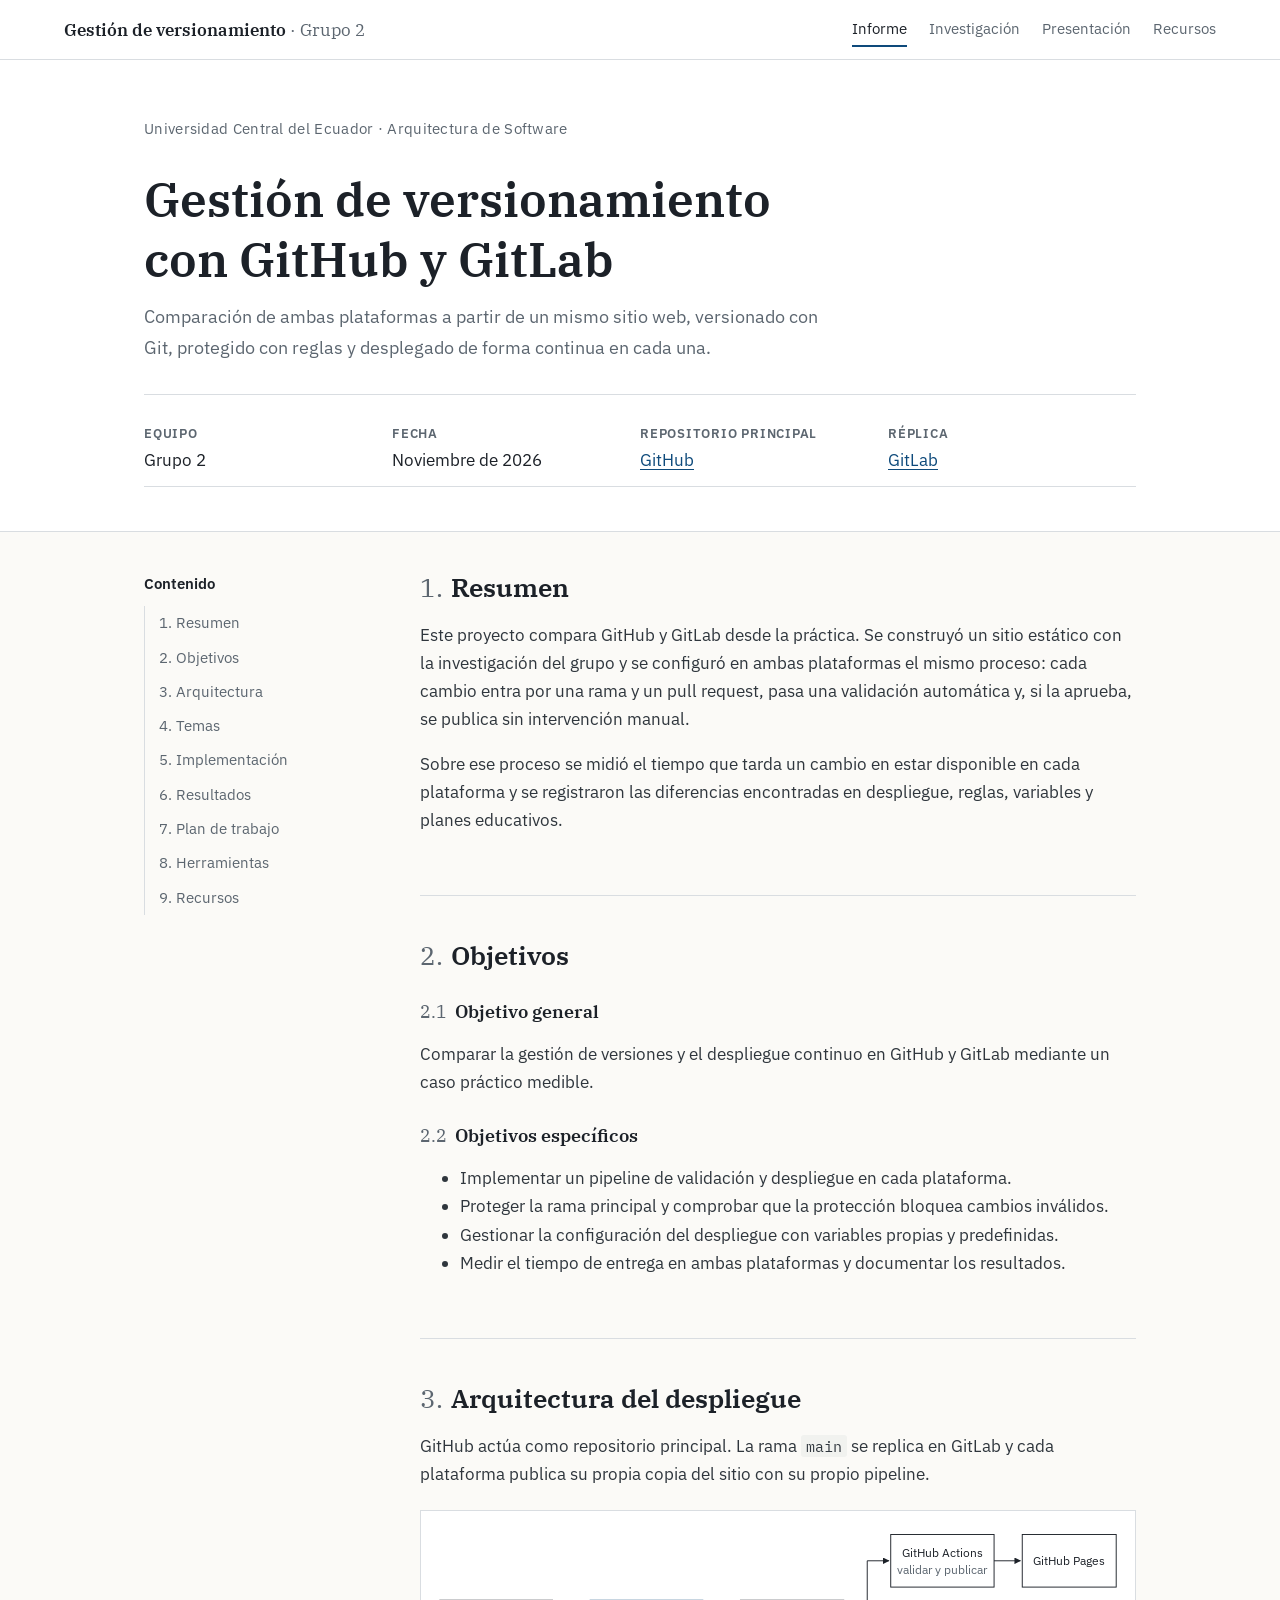
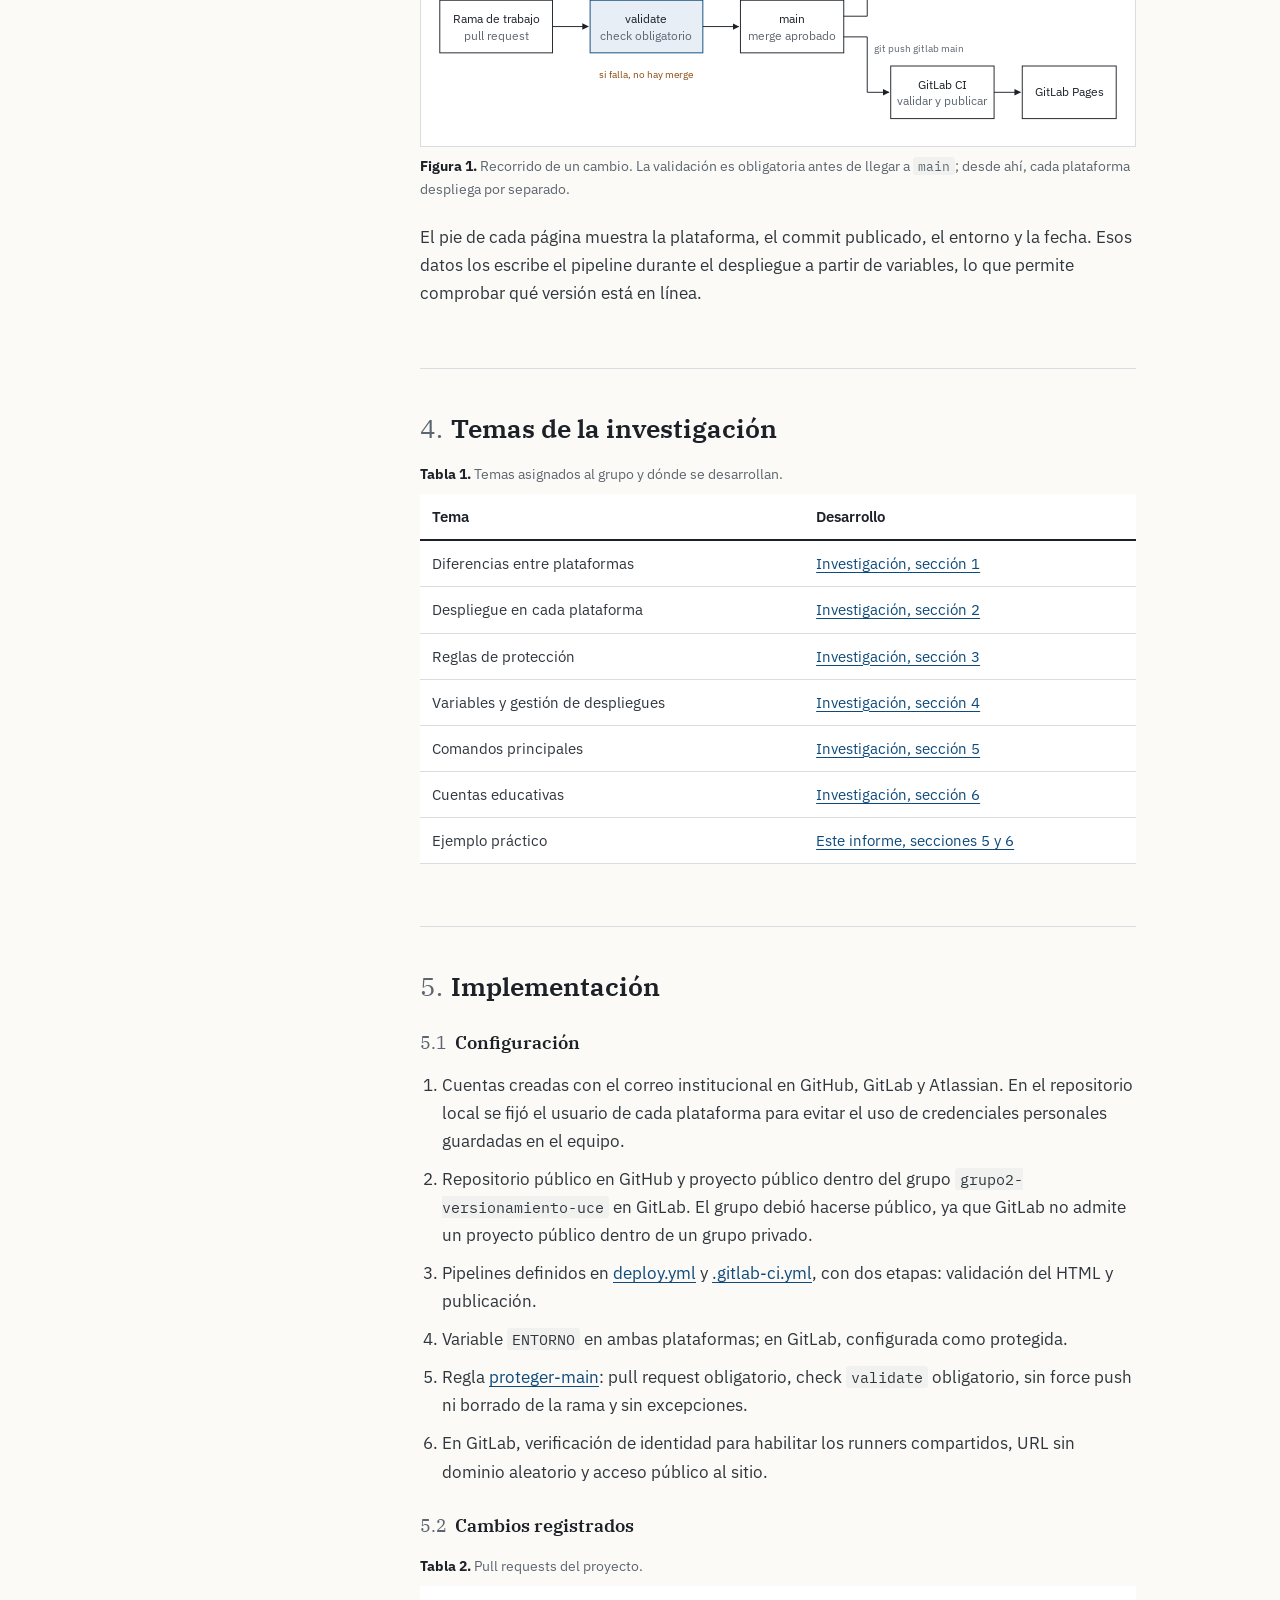
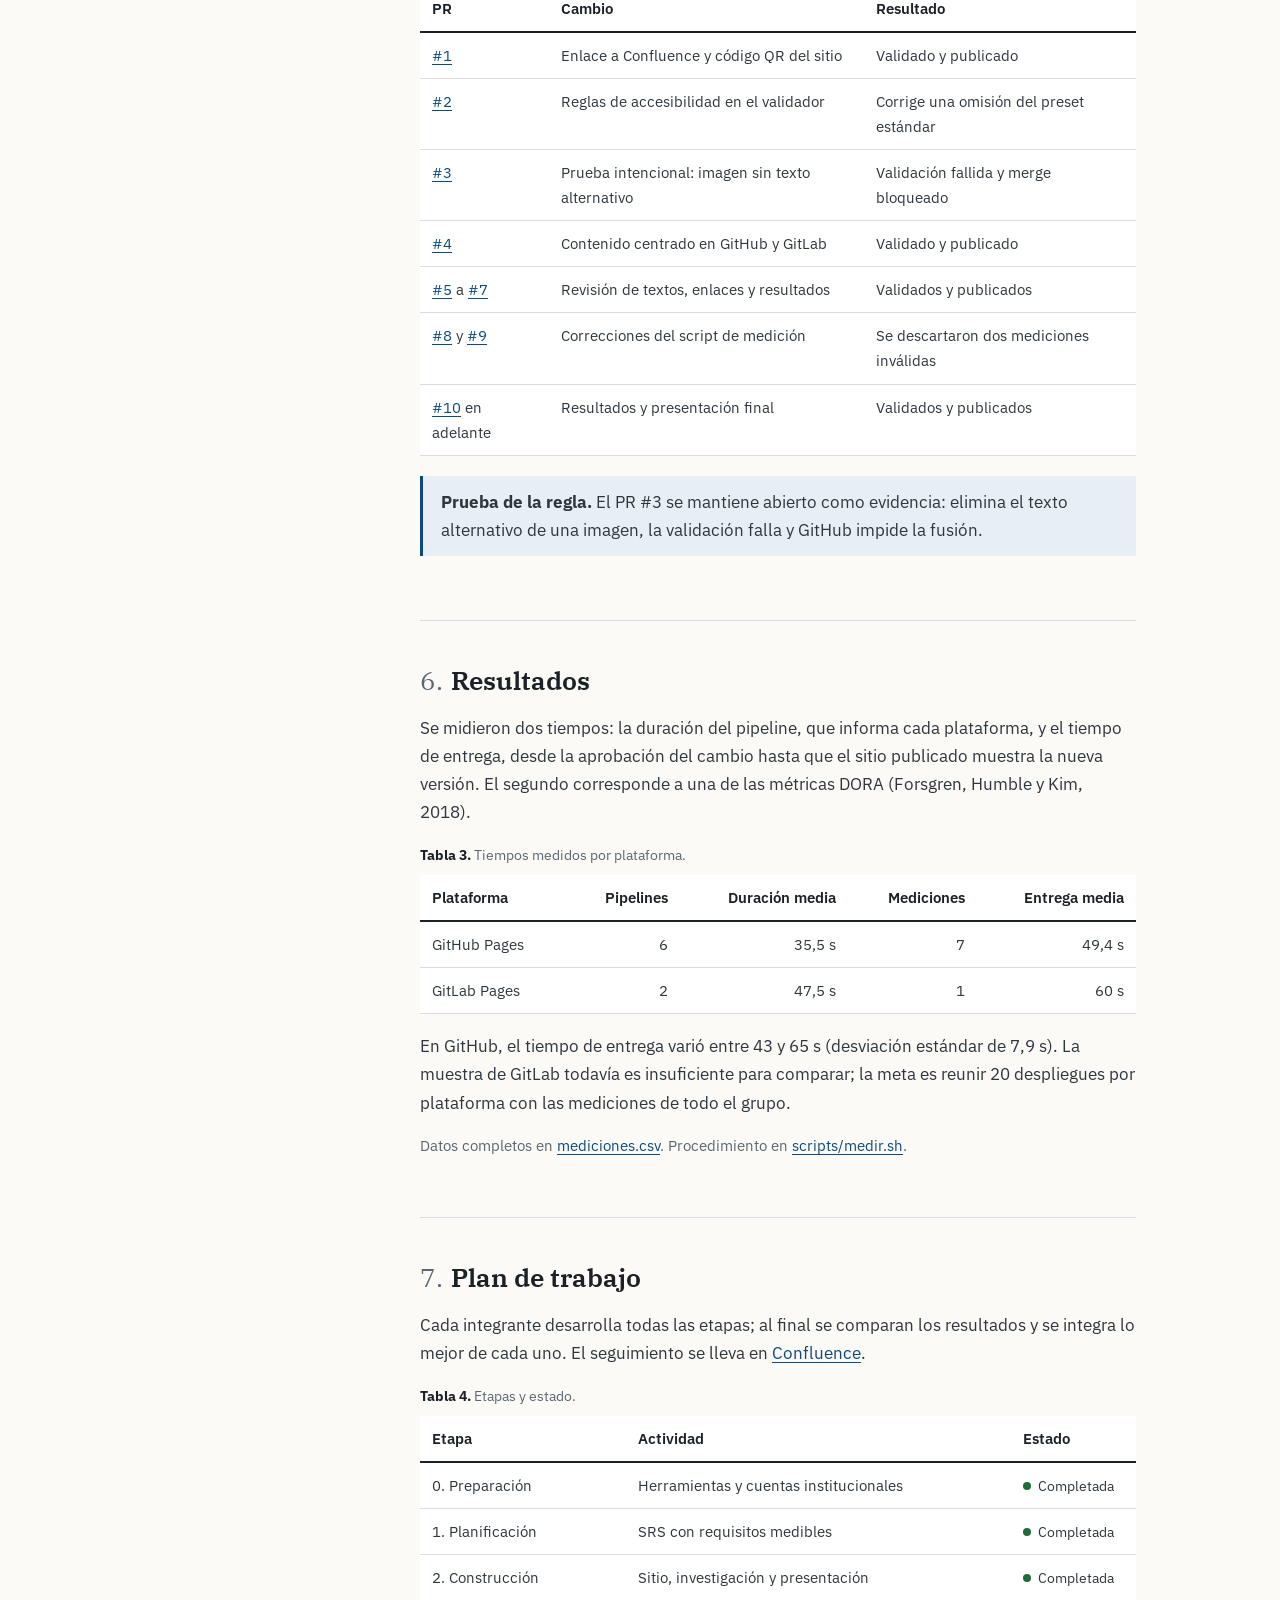
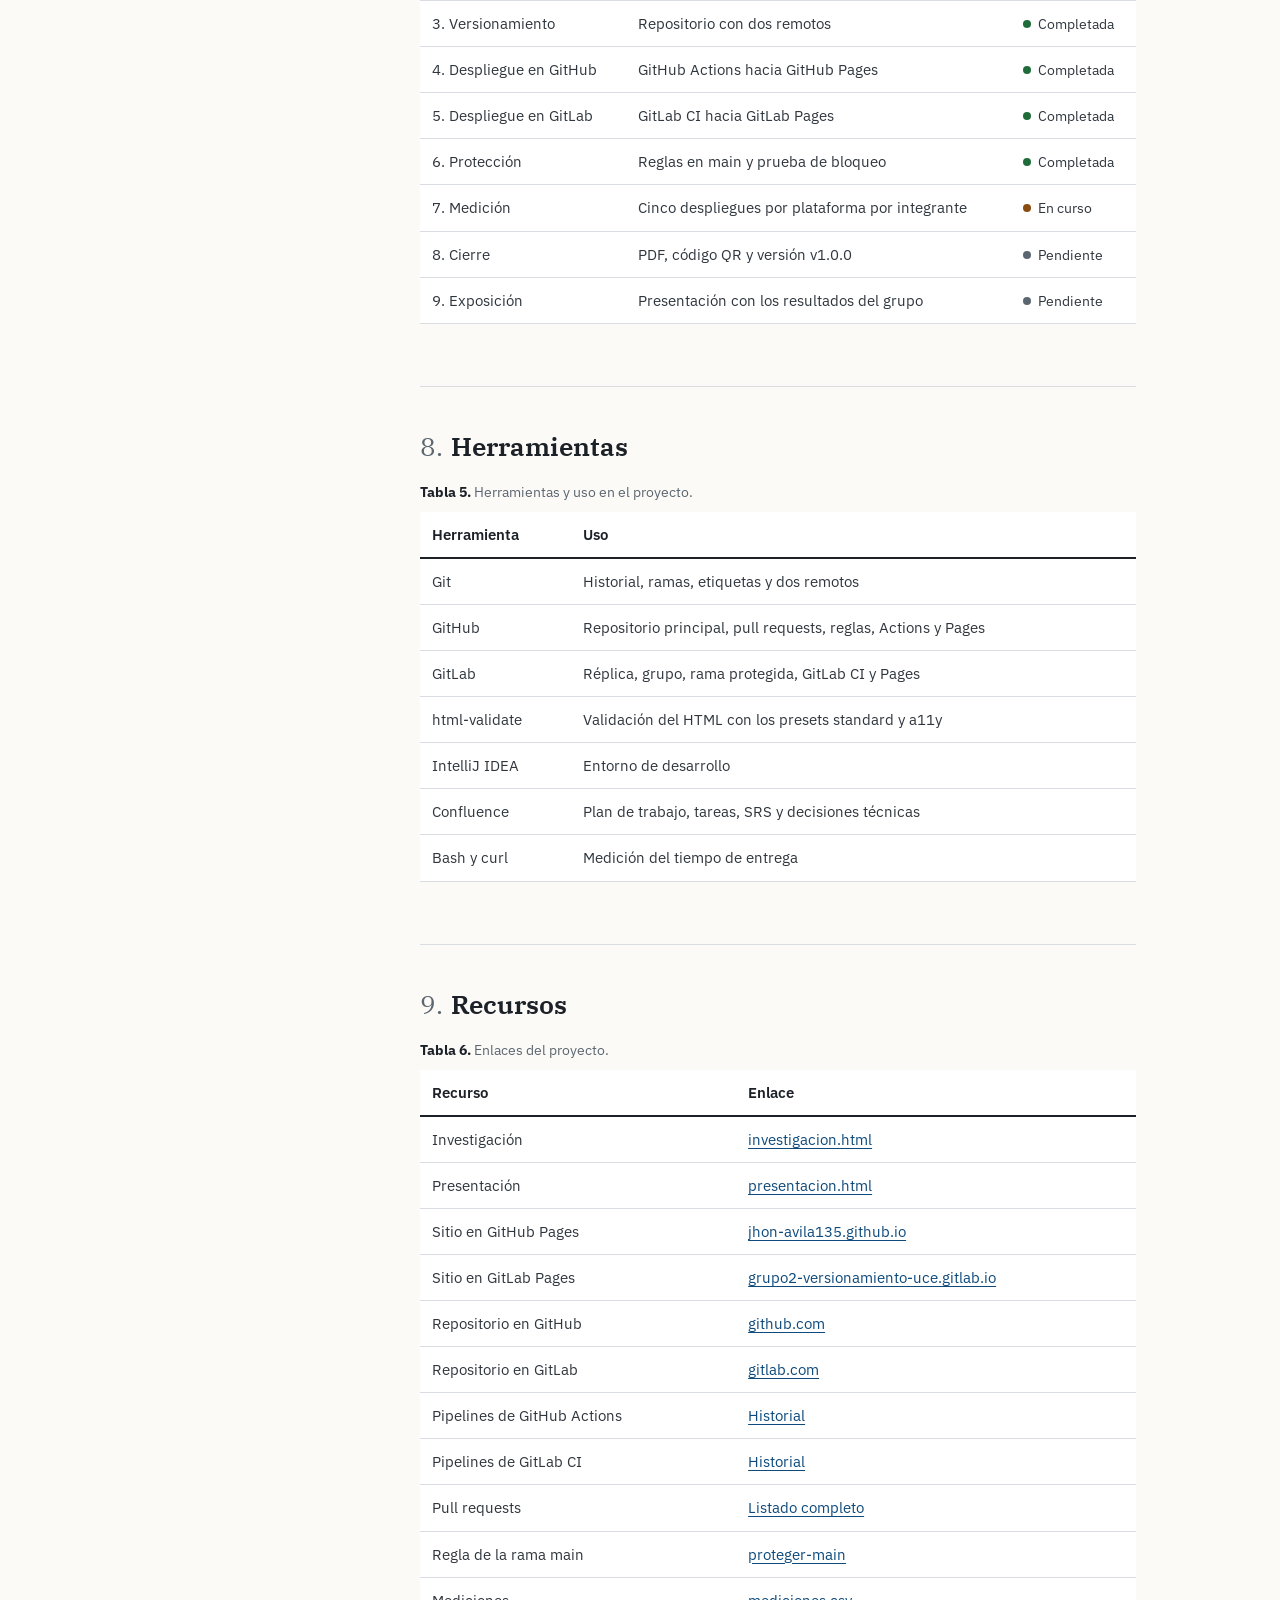
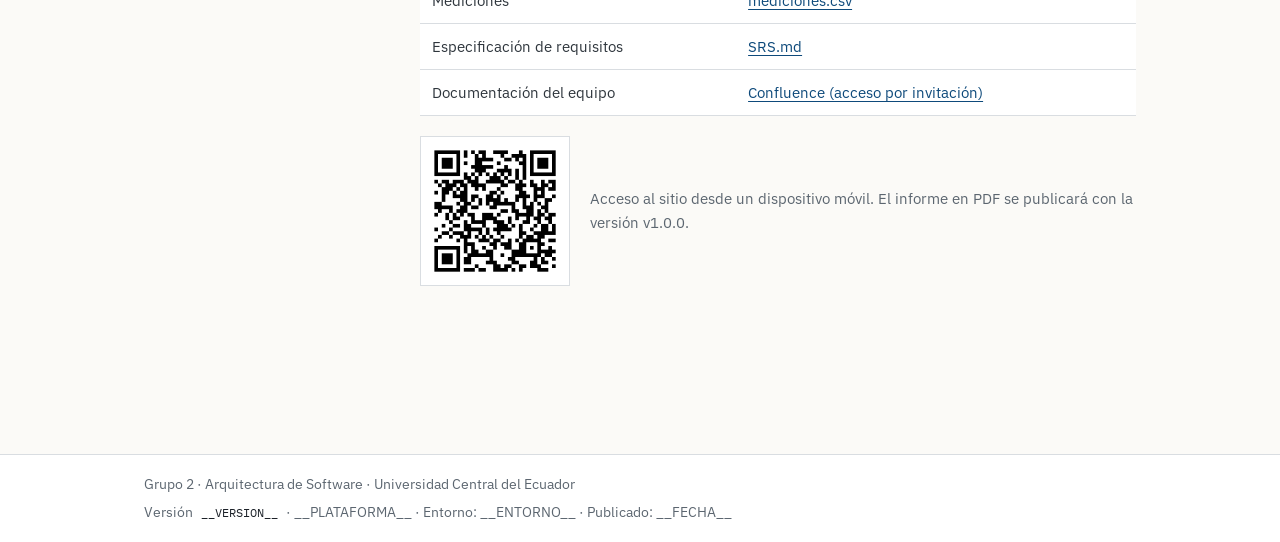
==== commit 282cfd11: "docs: rediseña el sitio con formato de informe técnico y redacción formal" ====
--- a/public/index.html
+++ b/public/index.html
@@ -4,203 +4,281 @@
   <meta charset="utf-8">
   <meta name="viewport" content="width=device-width, initial-scale=1">
   <title>Gestión de versionamiento · Grupo 2</title>
-  <meta name="description" content="Proyecto del Grupo 2: GitHub frente a GitLab con un sitio real desplegado, protegido y medido en ambas plataformas.">
+  <meta name="description" content="Informe del Grupo 2: comparación de GitHub y GitLab mediante un sitio desplegado, protegido y medido en ambas plataformas.">
   <link rel="preconnect" href="https://fonts.googleapis.com">
-  <link rel="stylesheet" href="https://fonts.googleapis.com/css2?family=Inter:wght@400;600;700&amp;family=JetBrains+Mono:wght@400;600&amp;family=Space+Grotesk:wght@500;700&amp;display=swap">
+  <link rel="stylesheet" href="https://fonts.googleapis.com/css2?family=IBM+Plex+Mono:wght@400;500&amp;family=IBM+Plex+Sans:wght@400;500;600&amp;family=IBM+Plex+Serif:wght@500;600&amp;display=swap">
   <link rel="stylesheet" href="styles.css">
 </head>
 <body>
-  <nav class="barra" aria-label="Navegación principal">
-    <a class="marca" href="index.html">Grupo 2 <span>·</span> Versionamiento</a>
-    <a href="index.html" aria-current="page">Inicio</a>
-    <a href="#como-lo-hicimos">Cómo lo hicimos</a>
-    <a href="investigacion.html">Investigación</a>
-    <a href="presentacion.html">Presentación</a>
-    <a href="#enlaces">Enlaces</a>
-  </nav>
-
-  <header class="hero">
-    <p class="eyebrow">Arquitectura de Software · Grupo 2</p>
-    <h1>Gestión de versionamiento</h1>
-    <p class="lead">Una página web con nuestra investigación, guardada con Git, que se publica sola en GitHub y en GitLab cada vez que se aprueba un cambio. Además, medimos cuál de las dos plataformas lo hace mejor.</p>
-    <div class="acciones">
-      <a class="boton principal" href="presentacion.html">Ver la presentación</a>
-      <a class="boton" href="investigacion.html">Leer la investigación</a>
-      <a class="boton" href="#como-lo-hicimos">Ver cómo lo hicimos</a>
+  <header class="encabezado">
+    <a class="sigla" href="index.html">Gestión de versionamiento <span>· Grupo 2</span></a>
+    <nav aria-label="Navegación principal">
+      <a href="index.html" aria-current="page">Informe</a>
+      <a href="investigacion.html">Investigación</a>
+      <a href="presentacion.html">Presentación</a>
+      <a href="#recursos">Recursos</a>
+    </nav>
+  </header>
+
+  <section class="portada" aria-labelledby="titulo">
+    <div class="interior">
+      <p class="institucion">Universidad Central del Ecuador · Arquitectura de Software</p>
+      <h1 id="titulo">Gestión de versionamiento con GitHub y GitLab</h1>
+      <p class="subtitulo">Comparación de ambas plataformas a partir de un mismo sitio web, versionado con Git, protegido con reglas y desplegado de forma continua en cada una.</p>
+      <dl class="ficha">
+        <div><dt>Equipo</dt><dd>Grupo 2</dd></div>
+        <div><dt>Fecha</dt><dd>Noviembre de 2026</dd></div>
+        <div><dt>Repositorio principal</dt><dd><a href="https://github.com/jhon-avila135/investigacion-versionamiento">GitHub</a></dd></div>
+        <div><dt>Réplica</dt><dd><a href="https://gitlab.com/grupo2-versionamiento-uce/investigacion-versionamiento">GitLab</a></dd></div>
+      </dl>
     </div>
-  </header>
-
-  <main>
-    <section class="bloque" id="idea">
-      <p class="eyebrow">La idea</p>
-      <h2>No solo explicamos GitHub y GitLab: los usamos para lo mismo y los medimos</h2>
-      <p>El sitio que estás viendo está desplegado en dos plataformas, cada una con su propio pipeline. Ningún cambio llega a producción sin pasar por un pull request y por la validación automática. El pie de página te dice en qué plataforma estás, qué commit se desplegó y cuándo.</p>
-      <div class="flujo">
-        <div class="paso"><strong>Rama + PR</strong><span>en GitHub</span></div>
-        <div class="flecha" aria-hidden="true">→</div>
-        <div class="paso destacado"><strong>validate</strong><span>check obligatorio</span></div>
-        <div class="flecha" aria-hidden="true">→</div>
-        <div class="paso"><strong>Merge a main</strong><span>solo en verde</span></div>
-        <div class="flecha" aria-hidden="true">→</div>
-        <div class="paso destacado"><strong>GitHub Pages</strong><span>GitHub Actions</span></div>
-        <div class="flecha" aria-hidden="true">+</div>
-        <div class="paso destacado"><strong>GitLab Pages</strong><span>git push gitlab main</span></div>
-      </div>
-    </section>
-
-    <section class="bloque" id="enfoque">
-      <p class="eyebrow">Lo que pidió el ingeniero</p>
-      <h2>Dónde está cada tema</h2>
-      <div class="tabla">
-        <table>
-          <thead>
-            <tr><th scope="col">Tema</th><th scope="col">Cómo lo mostramos</th></tr>
-          </thead>
-          <tbody>
-            <tr><td>Diferencias</td><td><a href="investigacion.html#diferencias">El modelo de cada plataforma</a> y la misma tarea hecha en las dos</td></tr>
-            <tr><td>Cómo desplegar</td><td><a href="investigacion.html#despliegue">Dos pipelines reales</a>: GitHub Actions y GitLab CI</td></tr>
-            <tr><td>Reglas</td><td><a href="investigacion.html#reglas">Ruleset en main</a> y un PR que se bloqueó solo</td></tr>
-            <tr><td>Variables y gestión</td><td><a href="investigacion.html#variables">Variables propias, predefinidas y protegidas</a>; rollback con revert</td></tr>
-            <tr><td>Comandos</td><td><a href="investigacion.html#comandos">Los que usamos</a> para trabajar con dos remotos y main protegida</td></tr>
-            <tr><td>Correo institucional</td><td><a href="investigacion.html#educacion">Qué cambia</a> en GitHub y en GitLab con la cuenta educativa</td></tr>
-            <tr><td>Ejemplo práctico</td><td>Este sitio: <a href="#como-lo-hicimos">cómo lo hicimos</a> y <a href="#resultados">resultados medidos</a></td></tr>
-          </tbody>
-        </table>
-      </div>
-    </section>
-
-    <section class="bloque" id="como-lo-hicimos">
-      <p class="eyebrow">Bitácora</p>
-      <h2>Cómo lo hicimos</h2>
-      <ol class="pasos">
-        <li><strong>Cuentas con el correo de la UCE.</strong> GitHub, GitLab y Atlassian con el correo institucional. En la PC fijamos el usuario de cada plataforma en el repositorio, porque el administrador de credenciales tenía guardada otra cuenta.</li>
-        <li><strong>Repositorios.</strong> En GitHub, un repositorio público. En GitLab, un grupo (grupo2-versionamiento-uce) con el proyecto dentro; tuvimos que hacer público el grupo, porque un proyecto público no puede estar en un grupo privado.</li>
-        <li><strong>Pipelines.</strong> El <a href="https://github.com/jhon-avila135/investigacion-versionamiento/blob/main/.github/workflows/deploy.yml">workflow de GitHub</a> y el <a href="https://gitlab.com/grupo2-versionamiento-uce/investigacion-versionamiento/-/blob/main/.gitlab-ci.yml">.gitlab-ci.yml</a>: validar y luego publicar. El primer despliegue en GitHub tardó 41 segundos.</li>
-        <li><strong>Variables.</strong> ENTORNO creada en cada plataforma (en GitLab como protegida). El commit lo ponen las variables predefinidas.</li>
-        <li><strong>Reglas.</strong> Ruleset proteger-main: PR obligatorio, check validate obligatorio, sin force push ni borrado, sin excepciones.</li>
-        <li><strong><a href="https://github.com/jhon-avila135/investigacion-versionamiento/pull/1">PR #1</a> · flujo normal.</strong> Enlace a Confluence y QR del sitio. validate en verde, merge y publicación en 49 segundos.</li>
-        <li><strong><a href="https://github.com/jhon-avila135/investigacion-versionamiento/pull/2">PR #2</a> · corregimos el validador.</strong> Al preparar la prueba de error vimos que el preset standard no revisaba accesibilidad; agregamos el preset a11y.</li>
-        <li><strong><a href="https://github.com/jhon-avila135/investigacion-versionamiento/pull/3">PR #3</a> · error provocado.</strong> Quitamos el texto alternativo del QR: validate falló y GitHub bloqueó el merge. Lo dejamos abierto como evidencia.</li>
-        <li><strong>GitLab Pages.</strong> Los tres primeros pipelines fallaron porque GitLab exige verificar la identidad antes de usar sus runners. Después de verificarla, el pipeline pasó en 47 segundos. Además, quitamos el dominio aleatorio y abrimos el acceso a Pages para todos, porque por defecto solo lo veían los miembros del proyecto.</li>
-        <li><strong>Mediciones.</strong> Con scripts/medir.sh: el script mira la versión publicada cada 5 segundos y guarda cuánto tardó en cambiar. Lo corregimos dos veces: primero porque una consulta fallida (vacía) contaba como versión nueva, y después porque GitLab Pages respondía por unos segundos con versiones distintas según el servidor. Ahora el script espera la versión correcta tres veces seguidas; los datos falsos los descartamos.</li>
+  </section>
+
+  <div class="documento">
+    <nav class="indice-lateral" aria-label="Contenido del informe">
+      <p>Contenido</p>
+      <ol>
+        <li><a href="#resumen">1. Resumen</a></li>
+        <li><a href="#objetivos">2. Objetivos</a></li>
+        <li><a href="#arquitectura">3. Arquitectura</a></li>
+        <li><a href="#cobertura">4. Temas</a></li>
+        <li><a href="#implementacion">5. Implementación</a></li>
+        <li><a href="#resultados">6. Resultados</a></li>
+        <li><a href="#plan">7. Plan de trabajo</a></li>
+        <li><a href="#herramientas">8. Herramientas</a></li>
+        <li><a href="#recursos">9. Recursos</a></li>
       </ol>
-    </section>
-
-    <section class="bloque" id="ruta">
-      <p class="eyebrow">Ruta de trabajo</p>
-      <h2>Etapas</h2>
-      <p>Todos los integrantes hacemos todas las etapas para aprender todo; al final comparamos resultados y unimos lo mejor de cada uno. Las tareas y la documentación del grupo viven en <a href="https://jhonavilat105.atlassian.net/wiki/spaces/G2V">Confluence</a>.</p>
-      <div class="tabla">
-        <table>
-          <thead>
-            <tr><th scope="col">#</th><th scope="col">Etapa</th><th scope="col">Qué se hace</th><th scope="col">Estado</th></tr>
-          </thead>
-          <tbody>
-            <tr><td>0</td><td>Preparar</td><td>Herramientas (Git, Node LTS, Python, IntelliJ IDEA) y cuentas institucionales</td><td><span class="estado hecho">Hecho</span></td></tr>
-            <tr><td>1</td><td>Planear</td><td>SRS con requisitos medibles y matriz de trazabilidad</td><td><span class="estado hecho">Hecho</span></td></tr>
-            <tr><td>2</td><td>Construir</td><td>Sitio con inicio, investigación y presentación</td><td><span class="estado hecho">Hecho</span></td></tr>
-            <tr><td>3</td><td>Versionar</td><td>Repositorio con dos remotos</td><td><span class="estado hecho">Hecho</span></td></tr>
-            <tr><td>4</td><td>Desplegar en GitHub</td><td>GitHub Actions hacia GitHub Pages</td><td><span class="estado hecho">Hecho</span></td></tr>
-            <tr><td>5</td><td>Desplegar en GitLab</td><td>GitLab CI hacia GitLab Pages</td><td><span class="estado hecho">Hecho</span></td></tr>
-            <tr><td>6</td><td>Proteger</td><td>Reglas en main, PR normal y error provocado</td><td><span class="estado hecho">Hecho</span></td></tr>
-            <tr><td>7</td><td>Medir</td><td>5 despliegues por plataforma por integrante</td><td><span class="estado curso">En curso</span></td></tr>
-            <tr><td>8</td><td>Cerrar</td><td>PDF, QR y versión v1.0.0</td><td><span class="estado pendiente">Pendiente</span></td></tr>
-            <tr><td>9</td><td>Presentar</td><td>Presentación con los resultados del grupo</td><td><span class="estado pendiente">Pendiente</span></td></tr>
-          </tbody>
-        </table>
-      </div>
-    </section>
-
-    <section class="bloque" id="resultados">
-      <p class="eyebrow">Evidencia</p>
-      <h2>Resultados medidos</h2>
-      <p>Medimos el tiempo de entrega: los segundos desde que se aprueba un cambio hasta que se ve en el sitio publicado. Es una de las cuatro métricas DORA (Forsgren, Humble y Kim, 2018). Cada integrante suma 5 despliegues por plataforma; la tabla se completa con los datos de todo el grupo.</p>
-      <div class="tabla">
-        <table>
-          <thead>
-            <tr><th scope="col">Plataforma</th><th scope="col">Pipelines en main</th><th scope="col">Duración del pipeline</th><th scope="col">Tiempo de entrega</th></tr>
-          </thead>
-          <tbody>
-            <tr><td>GitHub Pages</td><td>6</td><td>35,5 s (de 32 a 41 s)</td><td>49,4 s (7 mediciones, de 43 a 65 s; desviación 7,9 s)</td></tr>
-            <tr><td>GitLab Pages</td><td>2</td><td>47,5 s (47 y 48 s)</td><td>60 s (1 medición válida)</td></tr>
-          </tbody>
-        </table>
-      </div>
-      <p class="nota">Primer dato: en las dos plataformas el sitio tarda más en verse que lo que dura el pipeline; esa diferencia es la publicación después del despliegue. Con una sola medición válida de GitLab todavía no se puede concluir cuál es más rápido; la meta es llegar a 20 despliegues por plataforma entre los cuatro.</p>
-    </section>
-
-    <section class="bloque" id="tecnologias">
-      <p class="eyebrow">Qué usamos</p>
-      <h2>Tecnologías</h2>
-      <div class="grid">
-        <article class="tarjeta github"><span class="etiqueta">Plataforma</span><h3>GitHub</h3><p>Fuente de verdad: pull requests, rulesets, Actions y Pages.</p></article>
-        <article class="tarjeta gitlab"><span class="etiqueta">Plataforma</span><h3>GitLab</h3><p>Segundo destino: grupo, ramas protegidas, GitLab CI y Pages.</p></article>
-        <article class="tarjeta"><span class="etiqueta">Calidad</span><h3>html-validate</h3><p>Presets standard y a11y. Si falla, no se publica.</p></article>
-        <article class="tarjeta"><span class="etiqueta">Entorno</span><h3>IntelliJ IDEA</h3><p>IDE del proyecto, con Git integrado.</p></article>
-        <article class="tarjeta"><span class="etiqueta">Gestión</span><h3>Confluence</h3><p>Ruta, tareas, SRS y decisiones del grupo.</p></article>
-        <article class="tarjeta"><span class="etiqueta">Medición</span><h3>Bash y curl</h3><p>Script que mide el tiempo hasta que el cambio es visible.</p></article>
-      </div>
-    </section>
-
-    <section class="bloque" id="enlaces">
-      <p class="eyebrow">Todo en un lugar</p>
-      <h2>Enlaces del proyecto</h2>
-
-      <h3 class="grupo-enlaces">Para presentar</h3>
-      <ul class="lista-enlaces">
-        <li><a href="presentacion.html">Presentación</a><small>Diapositivas dentro del sitio; se pasan con las flechas</small></li>
-        <li><a href="investigacion.html">Investigación</a><small>GitHub frente a GitLab, tema por tema</small></li>
-        <li><a href="#como-lo-hicimos">Cómo lo hicimos</a><small>Bitácora del ejemplo práctico</small></li>
-      </ul>
-
-      <h3 class="grupo-enlaces">Despliegues</h3>
-      <ul class="lista-enlaces">
-        <li><a href="https://jhon-avila135.github.io/investigacion-versionamiento/">Sitio en GitHub Pages</a><small>Desplegado con GitHub Actions</small></li>
-        <li><a href="https://grupo2-versionamiento-uce.gitlab.io/investigacion-versionamiento/">Sitio en GitLab Pages</a><small>Desplegado con GitLab CI</small></li>
-        <li><a href="https://github.com/jhon-avila135/investigacion-versionamiento/actions">Pipelines de GitHub Actions</a><small>Historial de validaciones y despliegues</small></li>
-        <li><a href="https://gitlab.com/grupo2-versionamiento-uce/investigacion-versionamiento/-/pipelines">Pipelines de GitLab CI</a><small>Historial de validaciones y despliegues</small></li>
-      </ul>
-
-      <h3 class="grupo-enlaces">Código y reglas</h3>
-      <ul class="lista-enlaces">
-        <li><a href="https://github.com/jhon-avila135/investigacion-versionamiento">Repositorio en GitHub</a><small>Fuente de verdad: ramas y pull requests</small></li>
-        <li><a href="https://gitlab.com/grupo2-versionamiento-uce/investigacion-versionamiento">Repositorio en GitLab</a><small>Copia de main para el segundo despliegue</small></li>
-        <li><a href="https://github.com/jhon-avila135/investigacion-versionamiento/blob/main/.github/workflows/deploy.yml">Pipeline de GitHub (deploy.yml)</a><small>Validar y publicar en GitHub Pages</small></li>
-        <li><a href="https://gitlab.com/grupo2-versionamiento-uce/investigacion-versionamiento/-/blob/main/.gitlab-ci.yml">Pipeline de GitLab (.gitlab-ci.yml)</a><small>Validar y publicar en GitLab Pages</small></li>
-        <li><a href="https://github.com/jhon-avila135/investigacion-versionamiento/rules">Reglas de la rama main</a><small>Ruleset proteger-main</small></li>
-      </ul>
-
-      <h3 class="grupo-enlaces">Evidencia</h3>
-      <ul class="lista-enlaces">
-        <li><a href="https://github.com/jhon-avila135/investigacion-versionamiento/pulls?q=is%3Apr">Todos los pull requests</a><small>Del PR #1 al último, con su validación</small></li>
-        <li><a href="https://github.com/jhon-avila135/investigacion-versionamiento/pull/3">PR #3 · error provocado</a><small>validate en rojo y merge bloqueado</small></li>
-        <li><a href="https://github.com/jhon-avila135/investigacion-versionamiento/pull/2">PR #2 · validador corregido</a><small>El hallazgo de accesibilidad</small></li>
-        <li><a href="https://github.com/jhon-avila135/investigacion-versionamiento/blob/main/mediciones.csv">Hoja de mediciones</a><small>Cada despliegue medido, en CSV</small></li>
-        <li><a href="https://github.com/jhon-avila135/investigacion-versionamiento/blob/main/scripts/medir.sh">Script de medición</a><small>Cómo se toma cada tiempo</small></li>
-      </ul>
-
-      <h3 class="grupo-enlaces">Documentación</h3>
-      <ul class="lista-enlaces">
-        <li><a href="https://github.com/jhon-avila135/investigacion-versionamiento/blob/main/docs/SRS.md">SRS</a><small>ISO/IEC/IEEE 29148</small></li>
-        <li><a href="https://github.com/jhon-avila135/investigacion-versionamiento#readme">README</a><small>Cómo trabajar en el proyecto</small></li>
-        <li><a href="https://jhonavilat105.atlassian.net/wiki/spaces/G2V">Espacio en Confluence</a><small>Ruta, tareas, SRS y decisiones; acceso por invitación</small></li>
-      </ul>
-      <div class="qr">
-        <img src="qr-sitio.png" alt="Código QR que abre este sitio en GitHub Pages" width="180" height="180">
-        <p>Escanea el código para abrir este sitio en el celular.</p>
-      </div>
-    </section>
-
-    <section class="bloque" id="descargas">
-      <p class="eyebrow">Descargas</p>
-      <h2>Investigación en PDF</h2>
-      <p>El PDF y su código QR se publican en la etapa de cierre, junto con la versión v1.0.0.</p>
-    </section>
-  </main>
-
-  <footer>
-    <p>Grupo 2 · Gestión de versionamiento · Arquitectura de Software · Universidad Central del Ecuador</p>
-    <p>Versión: <code id="version" data-version="__VERSION__">__VERSION__</code> · Plataforma: __PLATAFORMA__ · Entorno: __ENTORNO__ · Publicado: __FECHA__</p>
+    </nav>
+
+    <main class="contenido">
+      <section class="seccion" id="resumen">
+        <h2><span class="num">1.</span>Resumen</h2>
+        <p>Este proyecto compara GitHub y GitLab desde la práctica. Se construyó un sitio estático con la investigación del grupo y se configuró en ambas plataformas el mismo proceso: cada cambio entra por una rama y un pull request, pasa una validación automática y, si la aprueba, se publica sin intervención manual.</p>
+        <p>Sobre ese proceso se midió el tiempo que tarda un cambio en estar disponible en cada plataforma y se registraron las diferencias encontradas en despliegue, reglas, variables y planes educativos.</p>
+      </section>
+
+      <section class="seccion" id="objetivos">
+        <h2><span class="num">2.</span>Objetivos</h2>
+        <h3><span class="num">2.1</span>Objetivo general</h3>
+        <p>Comparar la gestión de versiones y el despliegue continuo en GitHub y GitLab mediante un caso práctico medible.</p>
+        <h3><span class="num">2.2</span>Objetivos específicos</h3>
+        <ul>
+          <li>Implementar un pipeline de validación y despliegue en cada plataforma.</li>
+          <li>Proteger la rama principal y comprobar que la protección bloquea cambios inválidos.</li>
+          <li>Gestionar la configuración del despliegue con variables propias y predefinidas.</li>
+          <li>Medir el tiempo de entrega en ambas plataformas y documentar los resultados.</li>
+        </ul>
+      </section>
+
+      <section class="seccion" id="arquitectura">
+        <h2><span class="num">3.</span>Arquitectura del despliegue</h2>
+        <p>GitHub actúa como repositorio principal. La rama <code>main</code> se replica en GitLab y cada plataforma publica su propia copia del sitio con su propio pipeline.</p>
+        <figure>
+          <svg viewBox="0 0 760 250" role="img" aria-labelledby="fig1-titulo">
+            <title id="fig1-titulo">Flujo de un cambio desde la rama de trabajo hasta los dos sitios publicados</title>
+            <defs>
+              <marker id="flecha" viewBox="0 0 10 10" refX="9" refY="5" markerWidth="7" markerHeight="7" orient="auto"><path d="M0 0 L10 5 L0 10 z" fill="#1c2128"/></marker>
+            </defs>
+            <g font-family="IBM Plex Sans, sans-serif" font-size="13" fill="#1c2128">
+              <rect x="20" y="95" width="120" height="56" fill="#fff" stroke="#1c2128"/>
+              <text x="80" y="119" text-anchor="middle">Rama de trabajo</text>
+              <text x="80" y="137" text-anchor="middle" fill="#5c6670">pull request</text>
+
+              <rect x="180" y="95" width="120" height="56" fill="#e7eef5" stroke="#0e4a7b"/>
+              <text x="240" y="119" text-anchor="middle">validate</text>
+              <text x="240" y="137" text-anchor="middle" fill="#5c6670">check obligatorio</text>
+
+              <rect x="340" y="95" width="110" height="56" fill="#fff" stroke="#1c2128"/>
+              <text x="395" y="119" text-anchor="middle">main</text>
+              <text x="395" y="137" text-anchor="middle" fill="#5c6670">merge aprobado</text>
+
+              <rect x="500" y="25" width="110" height="56" fill="#fff" stroke="#1c2128"/>
+              <text x="555" y="49" text-anchor="middle">GitHub Actions</text>
+              <text x="555" y="67" text-anchor="middle" fill="#5c6670">validar y publicar</text>
+              <rect x="640" y="25" width="100" height="56" fill="#fff" stroke="#1c2128"/>
+              <text x="690" y="57" text-anchor="middle">GitHub Pages</text>
+
+              <rect x="500" y="165" width="110" height="56" fill="#fff" stroke="#1c2128"/>
+              <text x="555" y="189" text-anchor="middle">GitLab CI</text>
+              <text x="555" y="207" text-anchor="middle" fill="#5c6670">validar y publicar</text>
+              <rect x="640" y="165" width="100" height="56" fill="#fff" stroke="#1c2128"/>
+              <text x="690" y="197" text-anchor="middle">GitLab Pages</text>
+
+              <g stroke="#1c2128" fill="none" marker-end="url(#flecha)">
+                <line x1="140" y1="123" x2="178" y2="123"/>
+                <line x1="300" y1="123" x2="338" y2="123"/>
+                <path d="M450 112 L475 112 L475 53 L498 53"/>
+                <path d="M450 134 L475 134 L475 193 L498 193"/>
+                <line x1="610" y1="53" x2="638" y2="53"/>
+                <line x1="610" y1="193" x2="638" y2="193"/>
+              </g>
+              <text x="482" y="150" font-size="11" fill="#5c6670">git push gitlab main</text>
+              <text x="240" y="178" text-anchor="middle" font-size="11" fill="#8a4b0f">si falla, no hay merge</text>
+            </g>
+          </svg>
+          <figcaption><strong>Figura 1.</strong> Recorrido de un cambio. La validación es obligatoria antes de llegar a <code>main</code>; desde ahí, cada plataforma despliega por separado.</figcaption>
+        </figure>
+        <p>El pie de cada página muestra la plataforma, el commit publicado, el entorno y la fecha. Esos datos los escribe el pipeline durante el despliegue a partir de variables, lo que permite comprobar qué versión está en línea.</p>
+      </section>
+
+      <section class="seccion" id="cobertura">
+        <h2><span class="num">4.</span>Temas de la investigación</h2>
+        <div class="tabla">
+          <table>
+            <caption><strong>Tabla 1.</strong> Temas asignados al grupo y dónde se desarrollan.</caption>
+            <thead>
+              <tr><th scope="col">Tema</th><th scope="col">Desarrollo</th></tr>
+            </thead>
+            <tbody>
+              <tr><td>Diferencias entre plataformas</td><td><a href="investigacion.html#diferencias">Investigación, sección 1</a></td></tr>
+              <tr><td>Despliegue en cada plataforma</td><td><a href="investigacion.html#despliegue">Investigación, sección 2</a></td></tr>
+              <tr><td>Reglas de protección</td><td><a href="investigacion.html#reglas">Investigación, sección 3</a></td></tr>
+              <tr><td>Variables y gestión de despliegues</td><td><a href="investigacion.html#variables">Investigación, sección 4</a></td></tr>
+              <tr><td>Comandos principales</td><td><a href="investigacion.html#comandos">Investigación, sección 5</a></td></tr>
+              <tr><td>Cuentas educativas</td><td><a href="investigacion.html#educacion">Investigación, sección 6</a></td></tr>
+              <tr><td>Ejemplo práctico</td><td><a href="#implementacion">Este informe, secciones 5 y 6</a></td></tr>
+            </tbody>
+          </table>
+        </div>
+      </section>
+
+      <section class="seccion" id="implementacion">
+        <h2><span class="num">5.</span>Implementación</h2>
+        <h3><span class="num">5.1</span>Configuración</h3>
+        <ol class="registro">
+          <li>Cuentas creadas con el correo institucional en GitHub, GitLab y Atlassian. En el repositorio local se fijó el usuario de cada plataforma para evitar el uso de credenciales personales guardadas en el equipo.</li>
+          <li>Repositorio público en GitHub y proyecto público dentro del grupo <code>grupo2-versionamiento-uce</code> en GitLab. El grupo debió hacerse público, ya que GitLab no admite un proyecto público dentro de un grupo privado.</li>
+          <li>Pipelines definidos en <a href="https://github.com/jhon-avila135/investigacion-versionamiento/blob/main/.github/workflows/deploy.yml">deploy.yml</a> y <a href="https://gitlab.com/grupo2-versionamiento-uce/investigacion-versionamiento/-/blob/main/.gitlab-ci.yml">.gitlab-ci.yml</a>, con dos etapas: validación del HTML y publicación.</li>
+          <li>Variable <code>ENTORNO</code> en ambas plataformas; en GitLab, configurada como protegida.</li>
+          <li>Regla <a href="https://github.com/jhon-avila135/investigacion-versionamiento/rules">proteger-main</a>: pull request obligatorio, check <code>validate</code> obligatorio, sin force push ni borrado de la rama y sin excepciones.</li>
+          <li>En GitLab, verificación de identidad para habilitar los runners compartidos, URL sin dominio aleatorio y acceso público al sitio.</li>
+        </ol>
+        <h3><span class="num">5.2</span>Cambios registrados</h3>
+        <div class="tabla">
+          <table>
+            <caption><strong>Tabla 2.</strong> Pull requests del proyecto.</caption>
+            <thead>
+              <tr><th scope="col">PR</th><th scope="col">Cambio</th><th scope="col">Resultado</th></tr>
+            </thead>
+            <tbody>
+              <tr><td><a href="https://github.com/jhon-avila135/investigacion-versionamiento/pull/1">#1</a></td><td>Enlace a Confluence y código QR del sitio</td><td>Validado y publicado</td></tr>
+              <tr><td><a href="https://github.com/jhon-avila135/investigacion-versionamiento/pull/2">#2</a></td><td>Reglas de accesibilidad en el validador</td><td>Corrige una omisión del preset estándar</td></tr>
+              <tr><td><a href="https://github.com/jhon-avila135/investigacion-versionamiento/pull/3">#3</a></td><td>Prueba intencional: imagen sin texto alternativo</td><td>Validación fallida y merge bloqueado</td></tr>
+              <tr><td><a href="https://github.com/jhon-avila135/investigacion-versionamiento/pull/4">#4</a></td><td>Contenido centrado en GitHub y GitLab</td><td>Validado y publicado</td></tr>
+              <tr><td><a href="https://github.com/jhon-avila135/investigacion-versionamiento/pull/5">#5</a> a <a href="https://github.com/jhon-avila135/investigacion-versionamiento/pull/7">#7</a></td><td>Revisión de textos, enlaces y resultados</td><td>Validados y publicados</td></tr>
+              <tr><td><a href="https://github.com/jhon-avila135/investigacion-versionamiento/pull/8">#8</a> y <a href="https://github.com/jhon-avila135/investigacion-versionamiento/pull/9">#9</a></td><td>Correcciones del script de medición</td><td>Se descartaron dos mediciones inválidas</td></tr>
+              <tr><td><a href="https://github.com/jhon-avila135/investigacion-versionamiento/pull/10">#10</a> en adelante</td><td>Resultados y presentación final</td><td>Validados y publicados</td></tr>
+            </tbody>
+          </table>
+        </div>
+        <div class="destacado">
+          <p><strong>Prueba de la regla.</strong> El PR #3 se mantiene abierto como evidencia: elimina el texto alternativo de una imagen, la validación falla y GitHub impide la fusión.</p>
+        </div>
+      </section>
+
+      <section class="seccion" id="resultados">
+        <h2><span class="num">6.</span>Resultados</h2>
+        <p>Se midieron dos tiempos: la duración del pipeline, que informa cada plataforma, y el tiempo de entrega, desde la aprobación del cambio hasta que el sitio publicado muestra la nueva versión. El segundo corresponde a una de las métricas DORA (Forsgren, Humble y Kim, 2018).</p>
+        <div class="tabla">
+          <table>
+            <caption><strong>Tabla 3.</strong> Tiempos medidos por plataforma.</caption>
+            <thead>
+              <tr><th scope="col">Plataforma</th><th scope="col" class="cifra">Pipelines</th><th scope="col" class="cifra">Duración media</th><th scope="col" class="cifra">Mediciones</th><th scope="col" class="cifra">Entrega media</th></tr>
+            </thead>
+            <tbody>
+              <tr><td>GitHub Pages</td><td class="cifra">6</td><td class="cifra">35,5 s</td><td class="cifra">7</td><td class="cifra">49,4 s</td></tr>
+              <tr><td>GitLab Pages</td><td class="cifra">2</td><td class="cifra">47,5 s</td><td class="cifra">1</td><td class="cifra">60 s</td></tr>
+            </tbody>
+          </table>
+        </div>
+        <p>En GitHub, el tiempo de entrega varió entre 43 y 65 s (desviación estándar de 7,9 s). La muestra de GitLab todavía es insuficiente para comparar; la meta es reunir 20 despliegues por plataforma con las mediciones de todo el grupo.</p>
+        <p class="nota">Datos completos en <a href="https://github.com/jhon-avila135/investigacion-versionamiento/blob/main/mediciones.csv">mediciones.csv</a>. Procedimiento en <a href="https://github.com/jhon-avila135/investigacion-versionamiento/blob/main/scripts/medir.sh">scripts/medir.sh</a>.</p>
+      </section>
+
+      <section class="seccion" id="plan">
+        <h2><span class="num">7.</span>Plan de trabajo</h2>
+        <p>Cada integrante desarrolla todas las etapas; al final se comparan los resultados y se integra lo mejor de cada uno. El seguimiento se lleva en <a href="https://jhonavilat105.atlassian.net/wiki/spaces/G2V">Confluence</a>.</p>
+        <div class="tabla">
+          <table>
+            <caption><strong>Tabla 4.</strong> Etapas y estado.</caption>
+            <thead>
+              <tr><th scope="col">Etapa</th><th scope="col">Actividad</th><th scope="col">Estado</th></tr>
+            </thead>
+            <tbody>
+              <tr><td>0. Preparación</td><td>Herramientas y cuentas institucionales</td><td><span class="estado hecho">Completada</span></td></tr>
+              <tr><td>1. Planificación</td><td>SRS con requisitos medibles</td><td><span class="estado hecho">Completada</span></td></tr>
+              <tr><td>2. Construcción</td><td>Sitio, investigación y presentación</td><td><span class="estado hecho">Completada</span></td></tr>
+              <tr><td>3. Versionamiento</td><td>Repositorio con dos remotos</td><td><span class="estado hecho">Completada</span></td></tr>
+              <tr><td>4. Despliegue en GitHub</td><td>GitHub Actions hacia GitHub Pages</td><td><span class="estado hecho">Completada</span></td></tr>
+              <tr><td>5. Despliegue en GitLab</td><td>GitLab CI hacia GitLab Pages</td><td><span class="estado hecho">Completada</span></td></tr>
+              <tr><td>6. Protección</td><td>Reglas en main y prueba de bloqueo</td><td><span class="estado hecho">Completada</span></td></tr>
+              <tr><td>7. Medición</td><td>Cinco despliegues por plataforma por integrante</td><td><span class="estado curso">En curso</span></td></tr>
+              <tr><td>8. Cierre</td><td>PDF, código QR y versión v1.0.0</td><td><span class="estado">Pendiente</span></td></tr>
+              <tr><td>9. Exposición</td><td>Presentación con los resultados del grupo</td><td><span class="estado">Pendiente</span></td></tr>
+            </tbody>
+          </table>
+        </div>
+      </section>
+
+      <section class="seccion" id="herramientas">
+        <h2><span class="num">8.</span>Herramientas</h2>
+        <div class="tabla">
+          <table>
+            <caption><strong>Tabla 5.</strong> Herramientas y uso en el proyecto.</caption>
+            <thead>
+              <tr><th scope="col">Herramienta</th><th scope="col">Uso</th></tr>
+            </thead>
+            <tbody>
+              <tr><td>Git</td><td>Historial, ramas, etiquetas y dos remotos</td></tr>
+              <tr><td>GitHub</td><td>Repositorio principal, pull requests, reglas, Actions y Pages</td></tr>
+              <tr><td>GitLab</td><td>Réplica, grupo, rama protegida, GitLab CI y Pages</td></tr>
+              <tr><td>html-validate</td><td>Validación del HTML con los presets standard y a11y</td></tr>
+              <tr><td>IntelliJ IDEA</td><td>Entorno de desarrollo</td></tr>
+              <tr><td>Confluence</td><td>Plan de trabajo, tareas, SRS y decisiones técnicas</td></tr>
+              <tr><td>Bash y curl</td><td>Medición del tiempo de entrega</td></tr>
+            </tbody>
+          </table>
+        </div>
+      </section>
+
+      <section class="seccion" id="recursos">
+        <h2><span class="num">9.</span>Recursos</h2>
+        <div class="tabla">
+          <table>
+            <caption><strong>Tabla 6.</strong> Enlaces del proyecto.</caption>
+            <thead>
+              <tr><th scope="col">Recurso</th><th scope="col">Enlace</th></tr>
+            </thead>
+            <tbody>
+              <tr><td>Investigación</td><td><a href="investigacion.html">investigacion.html</a></td></tr>
+              <tr><td>Presentación</td><td><a href="presentacion.html">presentacion.html</a></td></tr>
+              <tr><td>Sitio en GitHub Pages</td><td><a href="https://jhon-avila135.github.io/investigacion-versionamiento/">jhon-avila135.github.io</a></td></tr>
+              <tr><td>Sitio en GitLab Pages</td><td><a href="https://grupo2-versionamiento-uce.gitlab.io/investigacion-versionamiento/">grupo2-versionamiento-uce.gitlab.io</a></td></tr>
+              <tr><td>Repositorio en GitHub</td><td><a href="https://github.com/jhon-avila135/investigacion-versionamiento">github.com</a></td></tr>
+              <tr><td>Repositorio en GitLab</td><td><a href="https://gitlab.com/grupo2-versionamiento-uce/investigacion-versionamiento">gitlab.com</a></td></tr>
+              <tr><td>Pipelines de GitHub Actions</td><td><a href="https://github.com/jhon-avila135/investigacion-versionamiento/actions">Historial</a></td></tr>
+              <tr><td>Pipelines de GitLab CI</td><td><a href="https://gitlab.com/grupo2-versionamiento-uce/investigacion-versionamiento/-/pipelines">Historial</a></td></tr>
+              <tr><td>Pull requests</td><td><a href="https://github.com/jhon-avila135/investigacion-versionamiento/pulls?q=is%3Apr">Listado completo</a></td></tr>
+              <tr><td>Regla de la rama main</td><td><a href="https://github.com/jhon-avila135/investigacion-versionamiento/rules">proteger-main</a></td></tr>
+              <tr><td>Mediciones</td><td><a href="https://github.com/jhon-avila135/investigacion-versionamiento/blob/main/mediciones.csv">mediciones.csv</a></td></tr>
+              <tr><td>Especificación de requisitos</td><td><a href="https://github.com/jhon-avila135/investigacion-versionamiento/blob/main/docs/SRS.md">SRS.md</a></td></tr>
+              <tr><td>Documentación del equipo</td><td><a href="https://jhonavilat105.atlassian.net/wiki/spaces/G2V">Confluence (acceso por invitación)</a></td></tr>
+            </tbody>
+          </table>
+        </div>
+        <div class="qr">
+          <img src="qr-sitio.png" alt="Código QR que abre este sitio en GitHub Pages" width="150" height="150">
+          <p class="nota">Acceso al sitio desde un dispositivo móvil. El informe en PDF se publicará con la versión v1.0.0.</p>
+        </div>
+      </section>
+    </main>
+  </div>
+
+  <footer class="pie">
+    <div class="interior">
+      <p>Grupo 2 · Arquitectura de Software · Universidad Central del Ecuador</p>
+      <p>Versión <code id="version" data-version="__VERSION__">__VERSION__</code> · __PLATAFORMA__ · Entorno: __ENTORNO__ · Publicado: __FECHA__</p>
+    </div>
   </footer>
 </body>
 </html>
--- a/public/styles.css
+++ b/public/styles.css
@@ -1,109 +1,140 @@
-/* Paleta compartida con la presentación */
+/* Informe técnico: Gestión de versionamiento (Grupo 2) */
 :root {
-  --fondo: #F3F1EA;
-  --tinta: #0E1420;
-  --gris: #3D4757;
-  --linea: #DDD8CC;
-  --naranja: #E8743B;
-  --naranja-osc: #B5501C;
-  --azul: #2457C5;
-  --blanco: #FFFFFF;
-  --titulos: "Space Grotesk", system-ui, sans-serif;
-  --texto: "Inter", system-ui, "Segoe UI", sans-serif;
-  --mono: "JetBrains Mono", Consolas, monospace;
+  --papel: #fbfaf7;
+  --blanco: #ffffff;
+  --tinta: #1c2128;
+  --texto: #2f363d;
+  --gris: #5c6670;
+  --linea: #d9dde1;
+  --suave: #f1f2ef;
+  --acento: #0e4a7b;
+  --acento-claro: #e7eef5;
+  --alerta: #8a4b0f;
+  --ok: #1f6b3a;
+  --serif: "IBM Plex Serif", Georgia, serif;
+  --sans: "IBM Plex Sans", "Segoe UI", system-ui, sans-serif;
+  --mono: "IBM Plex Mono", Consolas, monospace;
 }
 
 * { box-sizing: border-box; }
 
+html { scroll-behavior: smooth; scroll-padding-top: 72px; }
+
 body {
   margin: 0;
-  font-family: var(--texto);
-  background: var(--fondo);
-  color: var(--tinta);
-  line-height: 1.6;
+  background: var(--papel);
+  color: var(--texto);
+  font-family: var(--sans);
+  font-size: 17px;
+  line-height: 1.65;
 }
 
-h1, h2, h3 { font-family: var(--titulos); line-height: 1.15; }
-h2 { font-size: 2rem; margin: 0 0 16px; }
-h3 { font-size: 1.2rem; margin: 0 0 8px; }
-a { color: var(--azul); }
-code, pre { font-family: var(--mono); }
+a { color: var(--acento); text-underline-offset: 3px; }
+a:hover { text-decoration-thickness: 2px; }
+code, pre, kbd { font-family: var(--mono); font-size: .9em; }
+code { background: var(--suave); padding: 1px 5px; border-radius: 3px; }
 
-/* Barra superior */
-.barra {
+h1, h2, h3 { font-family: var(--serif); color: var(--tinta); font-weight: 600; line-height: 1.25; }
+h2 { font-size: 1.6rem; margin: 0 0 14px; }
+h3 { font-size: 1.15rem; margin: 28px 0 10px; }
+h2 .num, h3 .num { color: var(--gris); font-weight: 400; margin-right: 8px; }
+
+/* Encabezado */
+.encabezado {
   position: sticky; top: 0; z-index: 10;
-  display: flex; flex-wrap: wrap; align-items: center; gap: 8px 24px;
-  padding: 12px 6vw;
-  background: var(--tinta);
+  display: flex; align-items: center; gap: 24px; flex-wrap: wrap;
+  padding: 12px 5vw;
+  background: var(--blanco);
+  border-bottom: 1px solid var(--linea);
 }
-.barra .marca { color: var(--blanco); font-family: var(--titulos); font-weight: 700; text-decoration: none; margin-right: auto; }
-.barra .marca span { color: var(--naranja); }
-.barra a { color: #C9CED8; text-decoration: none; font-size: .95rem; }
-.barra a:hover, .barra a[aria-current="page"] { color: var(--blanco); border-bottom: 2px solid var(--naranja); }
+.encabezado .sigla { font-family: var(--serif); font-weight: 600; color: var(--tinta); text-decoration: none; margin-right: auto; }
+.encabezado .sigla span { color: var(--gris); font-weight: 400; }
+.encabezado nav { display: flex; gap: 22px; flex-wrap: wrap; }
+.encabezado nav a { color: var(--gris); text-decoration: none; font-size: .95rem; padding: 4px 0; border-bottom: 2px solid transparent; }
+.encabezado nav a:hover { color: var(--tinta); }
+.encabezado nav a[aria-current="page"] { color: var(--tinta); border-bottom-color: var(--acento); }
 
-/* Portada */
-.hero { background: var(--tinta); color: var(--blanco); padding: 72px 6vw 64px; }
-.eyebrow { color: var(--naranja); text-transform: uppercase; letter-spacing: .12em; font-weight: 700; font-size: .85rem; margin: 0; }
-.hero h1 { font-size: clamp(2.2rem, 6vw, 4rem); margin: 12px 0 16px; }
-.lead { font-size: 1.2rem; max-width: 62ch; color: #D6DAE2; margin: 0; }
-.acciones { display: flex; flex-wrap: wrap; gap: 12px; margin-top: 32px; }
-.boton { display: inline-block; padding: 12px 22px; border-radius: 8px; font-weight: 700; text-decoration: none; border: 2px solid var(--naranja); color: var(--blanco); }
-.boton.principal { background: var(--naranja); color: var(--tinta); }
+/* Portada del documento */
+.portada { border-bottom: 1px solid var(--linea); background: var(--blanco); }
+.portada .interior { max-width: 1120px; margin: 0 auto; padding: 56px 5vw 44px; }
+.institucion { margin: 0 0 28px; color: var(--gris); font-size: .95rem; letter-spacing: .02em; }
+.portada h1 { font-size: clamp(2rem, 4.5vw, 3rem); margin: 0 0 12px; max-width: 22ch; }
+.portada .subtitulo { font-size: 1.15rem; color: var(--gris); max-width: 62ch; margin: 0 0 32px; }
+.ficha { display: grid; grid-template-columns: repeat(auto-fit, minmax(180px, 1fr)); gap: 0; margin: 0; border-top: 1px solid var(--linea); }
+.ficha div { padding: 12px 16px 12px 0; border-bottom: 1px solid var(--linea); }
+.ficha dt { font-size: .8rem; color: var(--gris); text-transform: uppercase; letter-spacing: .06em; }
+.ficha dd { margin: 2px 0 0; color: var(--tinta); }
 
-/* Contenido */
-main { max-width: 1080px; margin: 0 auto; padding: 16px 6vw 64px; }
-.bloque { padding: 48px 0; border-bottom: 1px solid var(--linea); }
-.bloque > p { max-width: 75ch; }
-.nota { color: var(--gris); font-size: .95rem; }
+/* Cuerpo con índice lateral */
+.documento { max-width: 1120px; margin: 0 auto; padding: 40px 5vw 80px; display: grid; grid-template-columns: 220px minmax(0, 1fr); gap: 56px; }
+.indice-lateral { position: sticky; top: 84px; align-self: start; font-size: .92rem; }
+.indice-lateral p { margin: 0 0 10px; font-weight: 600; color: var(--tinta); }
+.indice-lateral ol { list-style: none; margin: 0; padding: 0; border-left: 1px solid var(--linea); }
+.indice-lateral li a { display: block; padding: 5px 0 5px 14px; color: var(--gris); text-decoration: none; }
+.indice-lateral li a:hover { color: var(--acento); }
 
-.grid { display: grid; gap: 16px; grid-template-columns: repeat(auto-fit, minmax(220px, 1fr)); }
-.tarjeta { background: var(--blanco); border: 1px solid var(--linea); border-radius: 12px; padding: 20px; }
-.tarjeta p { margin: 0; color: var(--gris); }
-.tarjeta .etiqueta { display: inline-block; font-size: .75rem; font-weight: 700; text-transform: uppercase; letter-spacing: .08em; color: var(--naranja-osc); margin-bottom: 6px; }
-.tarjeta.github { border-top: 4px solid var(--azul); }
-.tarjeta.gitlab { border-top: 4px solid var(--naranja); }
+.contenido { max-width: 780px; }
+.seccion { padding: 0 0 44px; margin-bottom: 44px; border-bottom: 1px solid var(--linea); }
+.seccion:last-child { border-bottom: 0; }
+.seccion > p, .seccion li { max-width: 72ch; }
+.nota { color: var(--gris); font-size: .92rem; }
 
-/* Flujo */
-.flujo { display: flex; flex-wrap: wrap; align-items: stretch; gap: 8px; }
-.paso { flex: 1 1 150px; background: var(--blanco); border: 1px solid var(--linea); border-radius: 12px; padding: 16px; text-align: center; }
-.paso strong { display: block; font-family: var(--titulos); }
-.paso span { font-size: .85rem; color: var(--gris); }
-.paso.destacado { background: var(--tinta); color: var(--blanco); border-color: var(--tinta); }
-.paso.destacado span { color: #C9CED8; }
-.flecha { align-self: center; color: var(--naranja); font-weight: 700; }
+/* Tablas con leyenda */
+.tabla { overflow-x: auto; margin: 18px 0; }
+table { width: 100%; border-collapse: collapse; background: var(--blanco); font-size: .95rem; }
+caption { caption-side: top; text-align: left; font-size: .88rem; color: var(--gris); padding: 0 0 8px; }
+caption strong { color: var(--tinta); }
+th, td { text-align: left; vertical-align: top; padding: 10px 12px; border-bottom: 1px solid var(--linea); }
+thead th { border-bottom: 2px solid var(--tinta); font-weight: 600; color: var(--tinta); }
+tbody tr:hover { background: var(--suave); }
+td.cifra, th.cifra { text-align: right; font-variant-numeric: tabular-nums; white-space: nowrap; }
 
-/* Tablas */
-.tabla { overflow-x: auto; }
-table { width: 100%; border-collapse: collapse; background: var(--blanco); border-radius: 12px; overflow: hidden; }
-th, td { text-align: left; padding: 10px 14px; border-bottom: 1px solid var(--linea); vertical-align: top; }
-thead th { background: var(--tinta); color: var(--blanco); font-family: var(--titulos); }
+/* Figuras */
+figure { margin: 22px 0; }
+figure svg { width: 100%; height: auto; display: block; background: var(--blanco); border: 1px solid var(--linea); }
+figcaption { font-size: .88rem; color: var(--gris); margin-top: 8px; }
+figcaption strong { color: var(--tinta); }
 
-.estado { display: inline-block; padding: 2px 10px; border-radius: 999px; font-size: .8rem; font-weight: 700; }
-.estado.hecho { background: #DCEFD9; color: #1E5B16; }
-.estado.curso { background: #FDE5D6; color: var(--naranja-osc); }
-.estado.pendiente { background: #E6E8EC; color: var(--gris); }
+/* Estados */
+.estado { font-size: .85rem; white-space: nowrap; }
+.estado::before { content: ""; display: inline-block; width: 8px; height: 8px; border-radius: 50%; margin-right: 7px; vertical-align: 1px; background: var(--gris); }
+.estado.hecho::before { background: var(--ok); }
+.estado.curso::before { background: var(--alerta); }
 
-pre { background: var(--tinta); color: #E6E6E6; padding: 18px; border-radius: 10px; overflow-x: auto; font-size: .9rem; line-height: 1.5; }
-.lista-enlaces { list-style: none; padding: 0; margin: 0; display: grid; gap: 10px; grid-template-columns: repeat(auto-fit, minmax(280px, 1fr)); }
-.lista-enlaces li { background: var(--blanco); border: 1px solid var(--linea); border-radius: 10px; padding: 14px 16px; }
-.lista-enlaces small { display: block; color: var(--gris); }
+/* Bloques de código */
+pre { background: #16191d; color: #e4e7ea; padding: 16px 18px; border-radius: 4px; overflow-x: auto; line-height: 1.55; font-size: .85rem; }
+pre code { background: none; padding: 0; }
 
-dl dt { font-weight: 700; margin-top: 14px; font-family: var(--titulos); }
-dl dd { margin: 0; color: var(--gris); max-width: 75ch; }
+/* Recuadro de dato destacado */
+.destacado { border-left: 3px solid var(--acento); background: var(--acento-claro); padding: 12px 18px; margin: 20px 0; }
+.destacado p { margin: 0; }
 
-.indice { columns: 2; padding-left: 20px; }
+/* Lista de registro */
+.registro { padding-left: 22px; }
+.registro li { margin-bottom: 10px; }
 
-footer { background: var(--tinta); color: #C9CED8; padding: 24px 6vw; font-size: .9rem; }
-footer code { color: var(--naranja); }
-footer p { margin: 4px 0; }
+/* Código QR */
+.qr { display: flex; gap: 20px; align-items: center; margin-top: 20px; }
+.qr img { border: 1px solid var(--linea); background: var(--blanco); padding: 6px; }
 
-@media (max-width: 640px) {
-  .indice { columns: 1; }
-  .flecha { display: none; }
+/* Pie */
+.pie { border-top: 1px solid var(--linea); background: var(--blanco); color: var(--gris); font-size: .85rem; }
+.pie .interior { max-width: 1120px; margin: 0 auto; padding: 18px 5vw; display: flex; flex-wrap: wrap; gap: 6px 24px; justify-content: space-between; }
+.pie p { margin: 0; }
+.pie code { background: none; color: var(--tinta); }
+
+@media (max-width: 900px) {
+  .documento { grid-template-columns: 1fr; gap: 24px; }
+  .indice-lateral { position: static; }
+  .indice-lateral ol { columns: 2; }
 }
-.qr { display: flex; align-items: center; gap: 20px; margin-top: 24px; }
-.qr img { background: var(--blanco); padding: 8px; border-radius: 8px; }
-.pasos { padding-left: 22px; max-width: 80ch; }
-.pasos li { margin-bottom: 12px; color: var(--gris); }
-.pasos li strong { color: var(--tinta); }
-.grupo-enlaces { margin: 28px 0 12px; font-size: 1rem; text-transform: uppercase; letter-spacing: .08em; color: var(--naranja-osc); }
+
+@media print {
+  .encabezado, .indice-lateral { display: none; }
+  .documento { display: block; }
+  body { background: #fff; }
+}
+
+/* Listas de definiciones */
+dl dt { font-weight: 600; color: var(--tinta); margin-top: 16px; }
+dl dd { margin: 4px 0 0; max-width: 72ch; }
